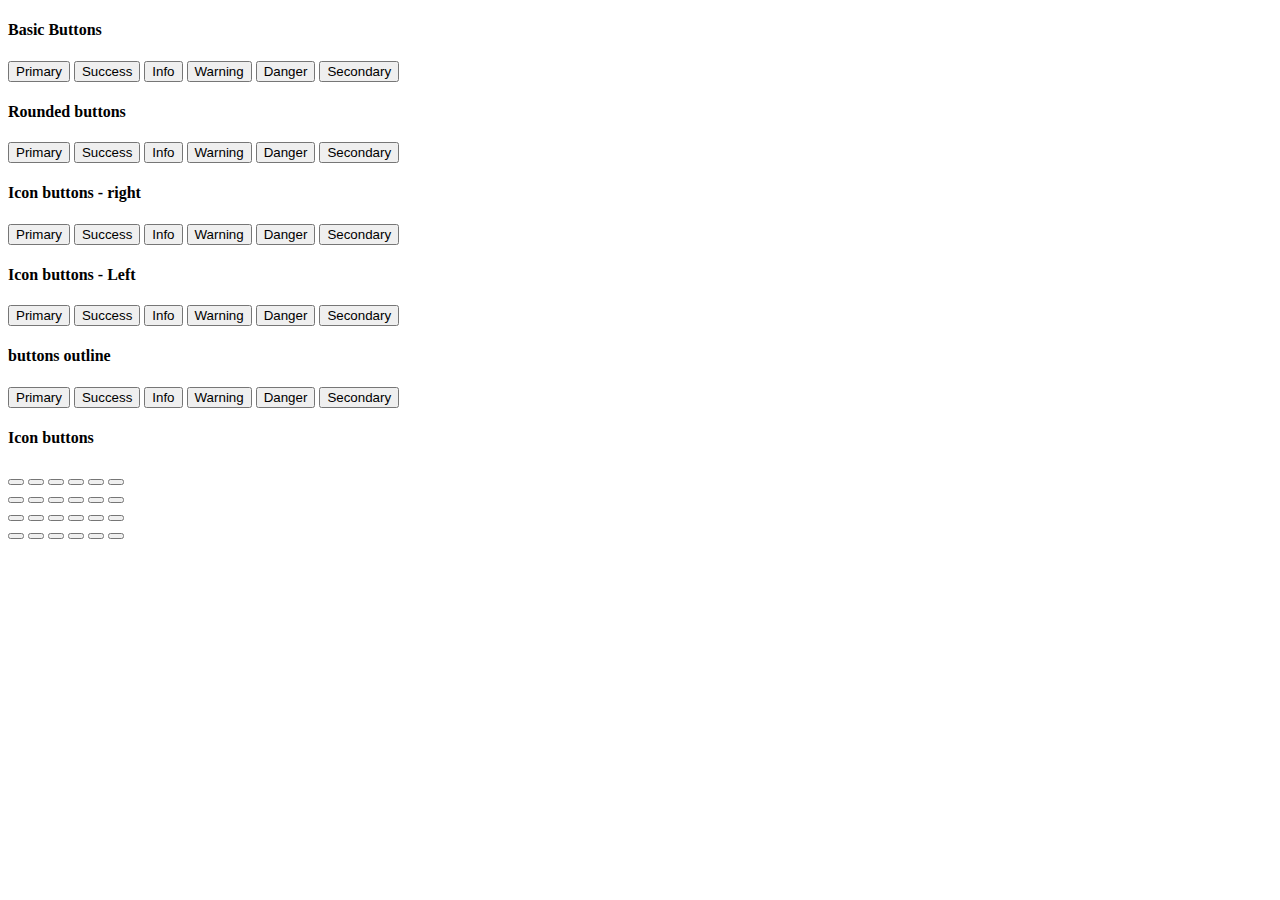
==== pages/forms/buttons.html @ 0986d65b "Feature(Buttons): Design buttons" ====
<!DOCTYPE html>
<html lang="en">
  <head>
    <meta charset="UTF-8" />
    <meta name="viewport" content="width=device-width, initial-scale=1.0" />
    <title>Template - NV - Buttons</title>
    <link rel="stylesheet" href="./assets/scss/main.css" />
  </head>
  <body>
    <div class="container">
      <div class="card">
        <h4 class="card-header">Basic Buttons</h4>
        <div class="card-body">
          <div class="d-flex flex-wrap gap-3">
            <button class="btn btn-primary">Primary</button>
            <button class="btn btn-success">Success</button>
            <button class="btn btn-info">Info</button>
            <button class="btn btn-warning">Warning</button>
            <button class="btn btn-danger">Danger</button>
            <button class="btn btn-secondary">Secondary</button>
          </div>
        </div>
      </div>
      <div class="card mt-3">
        <h4 class="card-header">Rounded buttons</h4>
        <div class="card-body">
          <div class="d-flex flex-wrap gap-3">
            <button class="btn btn-primary rounded">Primary</button>
            <button class="btn btn-success rounded">Success</button>
            <button class="btn btn-info rounded">Info</button>
            <button class="btn btn-warning rounded">Warning</button>
            <button class="btn btn-danger rounded">Danger</button>
            <button class="btn btn-secondary rounded">Secondary</button>
          </div>
        </div>
      </div>
      <div class="card mt-3">
        <h4 class="card-header">Icon buttons - right</h4>
        <div class="card-body">
          <div class="d-flex flex-wrap gap-3">
            <button class="btn btn-primary rounded">
              Primary
              <span class="icon icon-right">
                <em class="bi-pencil"></em>
              </span>
            </button>
            <button class="btn btn-success rounded">
              Success
              <span class="icon icon-right">
                <em class="bi-x-lg"></em>
              </span>
            </button>
            <button class="btn btn-info rounded">
              Info
              <span class="icon icon-right">
                <em class="bi-eye"></em>
              </span>
            </button>
            <button class="btn btn-warning rounded">
              Warning
              <span class="icon icon-right">
                <em class="bi-heart"></em>
              </span>
            </button>
            <button class="btn btn-danger rounded">
              Danger
              <span class="icon icon-right">
                <em class="bi-bell"></em>
              </span>
            </button>
            <button class="btn btn-secondary rounded">
              Secondary
              <span class="icon icon-right">
                <em class="bi-check-circle"></em>
              </span>
            </button>
          </div>
        </div>
      </div>
      <div class="card mt-3">
        <h4 class="card-header">Icon buttons - Left</h4>
        <div class="card-body">
          <div class="d-flex flex-wrap gap-3">
            <button class="btn btn-primary">
              <span class="icon icon-left">
                <em class="bi-pencil"></em>
              </span>
              Primary
            </button>
            <button class="btn btn-success">
              <span class="icon icon-left">
                <em class="bi-x-lg"></em>
              </span>
              Success
            </button>
            <button class="btn btn-info">
              <span class="icon icon-left">
                <em class="bi-eye"></em>
              </span>
              Info
            </button>
            <button class="btn btn-warning">
              <span class="icon icon-left">
                <em class="bi-heart"></em>
              </span>
              Warning
            </button>
            <button class="btn btn-danger">
              <span class="icon icon-left">
                <em class="bi-bell"></em>
              </span>
              Danger
            </button>
            <button class="btn btn-secondary">
              <span class="icon icon-left">
                <em class="bi-check-circle"></em>
              </span>
              Secondary
            </button>
          </div>
        </div>
      </div>
      <div class="card mt-3">
        <h4 class="card-header">buttons outline</h4>
        <div class="card-body">
          <div class="d-flex flex-wrap gap-3">
            <button class="btn btn-primary-outline">Primary</button>
            <button class="btn btn-success-outline">Success</button>
            <button class="btn btn-info-outline">Info</button>
            <button class="btn btn-warning-outline">Warning</button>
            <button class="btn btn-danger-outline">Danger</button>
            <button class="btn btn-secondary-outline">Secondary</button>
          </div>
        </div>
      </div>
      <div class="card mt-3">
        <h4 class="card-header">Icon buttons</h4>
        <div class="card-body">
          <div class="d-flex flex-wrap gap-3">
            <button class="btn btn-icon btn-primary-outline">
              <span class="icon">
                <em class="bi-pencil"></em>
              </span>
            </button>
            <button class="btn btn-icon btn-success-outline">
              <span class="icon">
                <em class="bi-x-lg"></em>
              </span>
            </button>
            <button class="btn btn-icon btn-info-outline">
              <span class="icon">
                <em class="bi-eye"></em>
              </span>
            </button>
            <button class="btn btn-icon btn-warning-outline">
              <span class="icon">
                <em class="bi-heart"></em>
              </span>
            </button>
            <button class="btn btn-icon btn-danger-outline">
              <span class="icon">
                <em class="bi-bell"></em>
              </span>
            </button>
            <span class="icon">
            <button class="btn btn-icon btn-secondary-outline">
                <em class="bi-check-lg"></em>
              </span>
            </button>
          </div>
          <div class="d-flex flex-wrap gap-3 mt-3">
            <button class="btn btn-icon btn-primary-outline icon-rounded">
              <span class="icon">
                <em class="bi-pencil"></em>
              </span>
            </button>
            <button class="btn btn-icon btn-success-outline icon-rounded">
              <span class="icon">
                <em class="bi-x-lg"></em>
              </span>
            </button>
            <button class="btn btn-icon btn-info-outline icon-rounded">
              <span class="icon">
                <em class="bi-eye"></em>
              </span>
            </button>
            <button class="btn btn-icon btn-warning-outline icon-rounded">
              <span class="icon">
                <em class="bi-heart"></em>
              </span>
            </button>
            <button class="btn btn-icon btn-danger-outline icon-rounded">
              <span class="icon">
                <em class="bi-bell"></em>
              </span>
            </button>
            <span class="icon">
            <button class="btn btn-icon btn-secondary-outline icon-rounded">
                <em class="bi-check-lg"></em>
              </span>
            </button>
          </div>
          <div class="d-flex flex-wrap gap-3 mt-3">
            <button class="btn btn-icon btn-primary">
              <span class="icon">
                <em class="bi-pencil"></em>
              </span>
            </button>
            <button class="btn btn-icon btn-success">
              <span class="icon">
                <em class="bi-x-lg"></em>
              </span>
            </button>
            <button class="btn btn-icon btn-info">
              <span class="icon">
                <em class="bi-eye"></em>
              </span>
            </button>
            <button class="btn btn-icon btn-warning">
              <span class="icon">
                <em class="bi-heart"></em>
              </span>
            </button>
            <button class="btn btn-icon btn-danger">
              <span class="icon">
                <em class="bi-bell"></em>
              </span>
            </button>
            <span class="icon">
            <button class="btn btn-icon btn-secondary">
                <em class="bi-check-lg"></em>
              </span>
            </button>
          </div>
          <div class="d-flex flex-wrap gap-3 mt-3">
            <button class="btn btn-icon btn-primary icon-rounded">
              <span class="icon">
                <em class="bi-pencil"></em>
              </span>
            </button>
            <button class="btn btn-icon btn-success icon-rounded">
              <span class="icon">
                <em class="bi-x-lg"></em>
              </span>
            </button>
            <button class="btn btn-icon btn-info icon-rounded">
              <span class="icon">
                <em class="bi-eye"></em>
              </span>
            </button>
            <button class="btn btn-icon btn-warning icon-rounded">
              <span class="icon">
                <em class="bi-heart"></em>
              </span>
            </button>
            <button class="btn btn-icon btn-danger icon-rounded">
              <span class="icon">
                <em class="bi-bell"></em>
              </span>
            </button>
            <span class="icon">
            <button class="btn btn-icon btn-secondary icon-rounded">
                <em class="bi-check-lg"></em>
              </span>
            </button>
          </div>
        </div>
      </div>
    </div>
  </body>
</html>
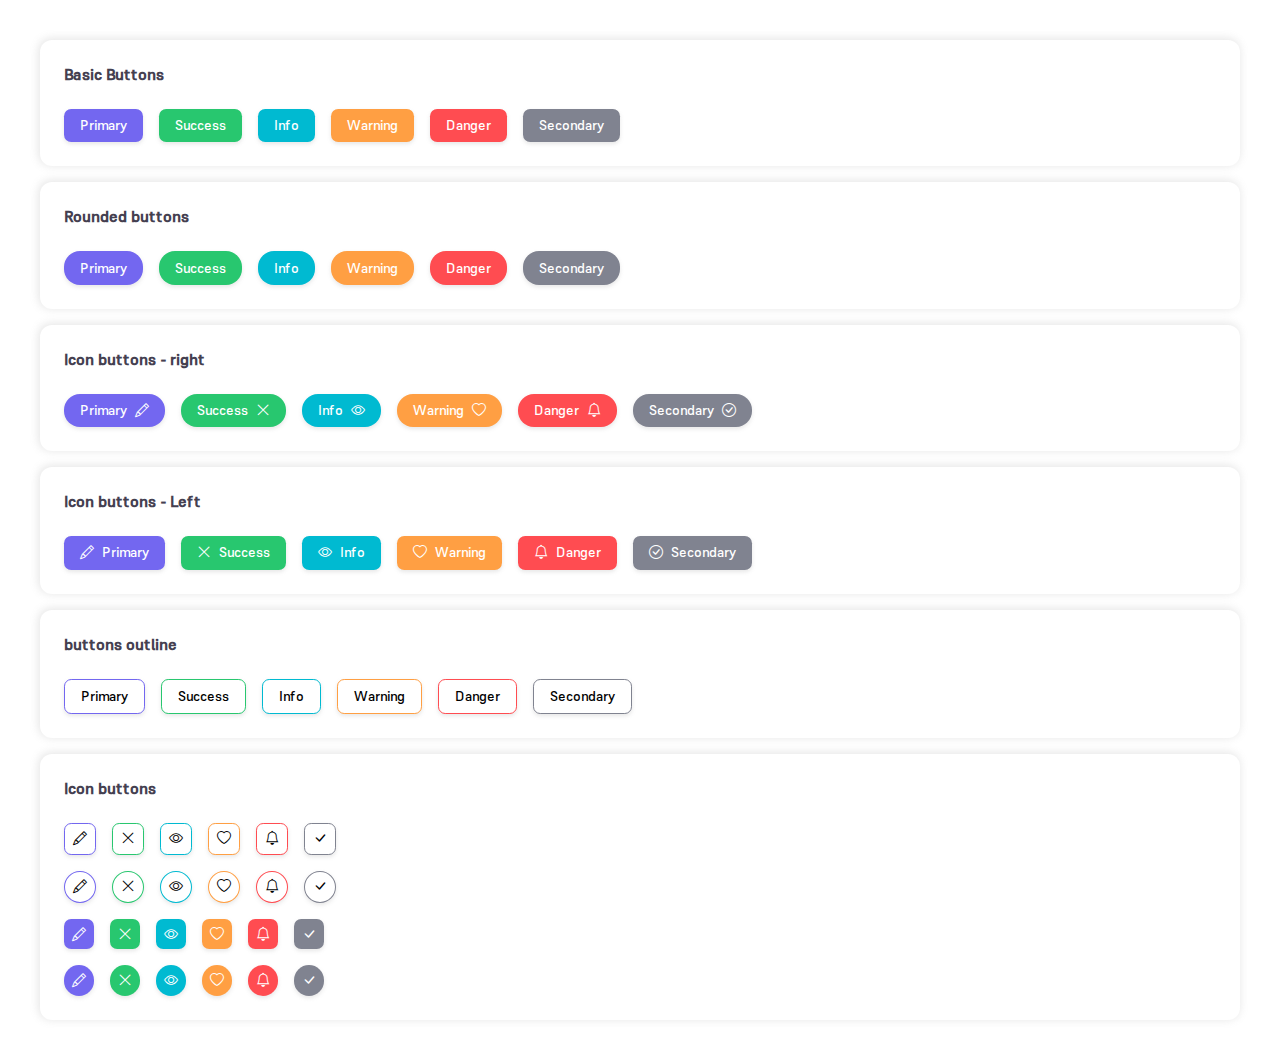
==== commit 2987e81b: "Feature(Switches): Switches" ====
--- a/pages/forms/buttons.html
+++ b/pages/forms/buttons.html
@@ -4,7 +4,7 @@
     <meta charset="UTF-8" />
     <meta name="viewport" content="width=device-width, initial-scale=1.0" />
     <title>Template - NV - Buttons</title>
-    <link rel="stylesheet" href="./assets/scss/main.css" />
+    <link rel="stylesheet" href="../../assets/scss/main.css" />
   </head>
   <body>
     <div class="container">
--- a/assets/scss/main.css
+++ b/assets/scss/main.css
@@ -0,0 +1,10832 @@
+@charset "UTF-8";
+:root {
+  --nv-grid-gap: 1rem;
+  --nv-container-padding: 2.5rem 2.5rem;
+  --nv-control-border-width: 1px;
+  --nv-control-border-width-hover: 2px;
+  --nv-control-border-radius: 0.3rem;
+  --nv-control-border-radius-rounded: 1rem;
+  --nv-control-box-shadow: 0 2px 4px 0 var(--nv-muted);
+  --nv-control-padding-inline: 0.5rem;
+  --nv-control-padding: 0.45rem 0.25rem;
+  --nv-control-color: #444050;
+  --nv-control-border-color: #d1d0d4;
+  --nv-control-font-size: 14px;
+  --nv-control-help-color: #9590a3;
+  --nv-control-transition-timer: 0.2s;
+  --nv-btn-padding: 0.45rem 1rem;
+  --nv-btn-border-radius: 0.45rem;
+  --nv-btn-border-radius-rounded: 1rem;
+  --nv-btn-icon-rounded: 0.35rem 0.5rem;
+  --nv-switch-border-color: #444050;
+  --nv-switch-width: 2.65rem;
+  --nv-switch-height: 1.5rem;
+  --nv-switch-check-width: 1.2rem;
+  --nv-switch-check-displacement: 0.2rem;
+  --nv-switch-border-radius: 0.3rem;
+  --nv-switch-box-shadow: 0px 0px 4px 1px var(--nv-muted);
+  --nv-switch-line-rounded: 1rem;
+  --nv-switch-line-width: 2.1rem;
+  --nv-switch-line-height: .75rem;
+  --nv-switch-line-height-2: .25rem;
+  --nv-card-border-radius: 0.75rem;
+  --nv-card-padding: 1.5rem;
+  --nv-card-box-shadow: -1px -1px 8px 1px var(--nv-muted);
+}
+
+:root,
+[data-theme=light] {
+  --nv-blue: #007bff;
+  --nv-indigo: #6610f2;
+  --nv-purple: #7367f0;
+  --nv-pink: #e83e8c;
+  --nv-red: #ff4c51;
+  --nv-orange: #fd7e14;
+  --nv-yellow: #ff9f43;
+  --nv-green: #28c76f;
+  --nv-teal: #20c997;
+  --nv-cyan: #00bad1;
+  --nv-black: #2f2b3d;
+  --nv-white: #fff;
+  --nv-gray: rgba(47, 43, 61, 0.6);
+  --nv-gray-dark: rgba(47, 43, 61, 0.8);
+  --nv-gray-25: rgba(47, 43, 61, 0.015);
+  --nv-gray-50: rgba(47, 43, 61, 0.06);
+  --nv-primary: #7367f0;
+  --nv-secondary: #808390;
+  --nv-success: #28c76f;
+  --nv-info: #00bad1;
+  --nv-warning: #ff9f43;
+  --nv-danger: #ff4c51;
+  --nv-light: #dfdfe3;
+  --nv-dark: #4b4b4b;
+  --nv-primary-shadow: rgba(115, 103, 240, 0.3);
+  --nv-muted: rgba(136, 136, 136, 0.2);
+  --nv-placeholder: rgba(136, 136, 136, 0.5);
+  --nv-primary-rgb: 115, 103, 240;
+  --nv-secondary-rgb: 128, 131, 144;
+  --nv-success-rgb: 40, 199, 111;
+  --nv-info-rgb: 0, 186, 209;
+  --nv-warning-rgb: 255, 159, 67;
+  --nv-danger-rgb: 255, 76, 81;
+  --nv-light-rgb: 223, 223, 227;
+  --nv-dark-rgb: 75, 75, 75;
+  --nv-gray-rgb: 47, 43, 61;
+}
+
+.m-0 {
+  margin: 0;
+}
+
+.mt-0 {
+  margin-top: 0;
+}
+
+.mb-0 {
+  margin-bottom: 0;
+}
+
+.ml-0 {
+  margin-left: 0;
+}
+
+.mr-0 {
+  margin-right: 0;
+}
+
+.p-0 {
+  padding: 0;
+}
+
+.pt-0 {
+  padding-top: 0;
+}
+
+.pb-0 {
+  padding-bottom: 0;
+}
+
+.pl-0 {
+  padding-left: 0;
+}
+
+.pr-0 {
+  padding-right: 0;
+}
+
+.gap-0 {
+  gap: 0;
+}
+
+.m-xs-0 {
+  margin: 0;
+}
+
+.mt-xs-0 {
+  margin-top: 0;
+}
+
+.mb-xs-0 {
+  margin-bottom: 0;
+}
+
+.ml-xs-0 {
+  margin-left: 0;
+}
+
+.mr-xs-0 {
+  margin-right: 0;
+}
+
+.p-xs-0 {
+  padding: 0;
+}
+
+.pt-xs-0 {
+  padding-top: 0;
+}
+
+.pb-xs-0 {
+  padding-bottom: 0;
+}
+
+.pl-xs-0 {
+  padding-left: 0;
+}
+
+.pr-xs-0 {
+  padding-right: 0;
+}
+
+.m-sm-0 {
+  margin: 0;
+}
+
+.mt-sm-0 {
+  margin-top: 0;
+}
+
+.mb-sm-0 {
+  margin-bottom: 0;
+}
+
+.ml-sm-0 {
+  margin-left: 0;
+}
+
+.mr-sm-0 {
+  margin-right: 0;
+}
+
+.p-sm-0 {
+  padding: 0;
+}
+
+.pt-sm-0 {
+  padding-top: 0;
+}
+
+.pb-sm-0 {
+  padding-bottom: 0;
+}
+
+.pl-sm-0 {
+  padding-left: 0;
+}
+
+.pr-sm-0 {
+  padding-right: 0;
+}
+
+.m-md-0 {
+  margin: 0;
+}
+
+.mt-md-0 {
+  margin-top: 0;
+}
+
+.mb-md-0 {
+  margin-bottom: 0;
+}
+
+.ml-md-0 {
+  margin-left: 0;
+}
+
+.mr-md-0 {
+  margin-right: 0;
+}
+
+.p-md-0 {
+  padding: 0;
+}
+
+.pt-md-0 {
+  padding-top: 0;
+}
+
+.pb-md-0 {
+  padding-bottom: 0;
+}
+
+.pl-md-0 {
+  padding-left: 0;
+}
+
+.pr-md-0 {
+  padding-right: 0;
+}
+
+.m-lg-0 {
+  margin: 0;
+}
+
+.mt-lg-0 {
+  margin-top: 0;
+}
+
+.mb-lg-0 {
+  margin-bottom: 0;
+}
+
+.ml-lg-0 {
+  margin-left: 0;
+}
+
+.mr-lg-0 {
+  margin-right: 0;
+}
+
+.p-lg-0 {
+  padding: 0;
+}
+
+.pt-lg-0 {
+  padding-top: 0;
+}
+
+.pb-lg-0 {
+  padding-bottom: 0;
+}
+
+.pl-lg-0 {
+  padding-left: 0;
+}
+
+.pr-lg-0 {
+  padding-right: 0;
+}
+
+.m-xl-0 {
+  margin: 0;
+}
+
+.mt-xl-0 {
+  margin-top: 0;
+}
+
+.mb-xl-0 {
+  margin-bottom: 0;
+}
+
+.ml-xl-0 {
+  margin-left: 0;
+}
+
+.mr-xl-0 {
+  margin-right: 0;
+}
+
+.p-xl-0 {
+  padding: 0;
+}
+
+.pt-xl-0 {
+  padding-top: 0;
+}
+
+.pb-xl-0 {
+  padding-bottom: 0;
+}
+
+.pl-xl-0 {
+  padding-left: 0;
+}
+
+.pr-xl-0 {
+  padding-right: 0;
+}
+
+.m-xxl-0 {
+  margin: 0;
+}
+
+.mt-xxl-0 {
+  margin-top: 0;
+}
+
+.mb-xxl-0 {
+  margin-bottom: 0;
+}
+
+.ml-xxl-0 {
+  margin-left: 0;
+}
+
+.mr-xxl-0 {
+  margin-right: 0;
+}
+
+.p-xxl-0 {
+  padding: 0;
+}
+
+.pt-xxl-0 {
+  padding-top: 0;
+}
+
+.pb-xxl-0 {
+  padding-bottom: 0;
+}
+
+.pl-xxl-0 {
+  padding-left: 0;
+}
+
+.pr-xxl-0 {
+  padding-right: 0;
+}
+
+.m-1 {
+  margin: 0.25rem;
+}
+
+.mt-1 {
+  margin-top: 0.25rem;
+}
+
+.mb-1 {
+  margin-bottom: 0.25rem;
+}
+
+.ml-1 {
+  margin-left: 0.25rem;
+}
+
+.mr-1 {
+  margin-right: 0.25rem;
+}
+
+.p-1 {
+  padding: 0.25rem;
+}
+
+.pt-1 {
+  padding-top: 0.25rem;
+}
+
+.pb-1 {
+  padding-bottom: 0.25rem;
+}
+
+.pl-1 {
+  padding-left: 0.25rem;
+}
+
+.pr-1 {
+  padding-right: 0.25rem;
+}
+
+.gap-1 {
+  gap: 0.25rem;
+}
+
+.m-xs-1 {
+  margin: 0.25rem;
+}
+
+.mt-xs-1 {
+  margin-top: 0.25rem;
+}
+
+.mb-xs-1 {
+  margin-bottom: 0.25rem;
+}
+
+.ml-xs-1 {
+  margin-left: 0.25rem;
+}
+
+.mr-xs-1 {
+  margin-right: 0.25rem;
+}
+
+.p-xs-1 {
+  padding: 0.25rem;
+}
+
+.pt-xs-1 {
+  padding-top: 0.25rem;
+}
+
+.pb-xs-1 {
+  padding-bottom: 0.25rem;
+}
+
+.pl-xs-1 {
+  padding-left: 0.25rem;
+}
+
+.pr-xs-1 {
+  padding-right: 0.25rem;
+}
+
+.m-sm-1 {
+  margin: 0.25rem;
+}
+
+.mt-sm-1 {
+  margin-top: 0.25rem;
+}
+
+.mb-sm-1 {
+  margin-bottom: 0.25rem;
+}
+
+.ml-sm-1 {
+  margin-left: 0.25rem;
+}
+
+.mr-sm-1 {
+  margin-right: 0.25rem;
+}
+
+.p-sm-1 {
+  padding: 0.25rem;
+}
+
+.pt-sm-1 {
+  padding-top: 0.25rem;
+}
+
+.pb-sm-1 {
+  padding-bottom: 0.25rem;
+}
+
+.pl-sm-1 {
+  padding-left: 0.25rem;
+}
+
+.pr-sm-1 {
+  padding-right: 0.25rem;
+}
+
+.m-md-1 {
+  margin: 0.25rem;
+}
+
+.mt-md-1 {
+  margin-top: 0.25rem;
+}
+
+.mb-md-1 {
+  margin-bottom: 0.25rem;
+}
+
+.ml-md-1 {
+  margin-left: 0.25rem;
+}
+
+.mr-md-1 {
+  margin-right: 0.25rem;
+}
+
+.p-md-1 {
+  padding: 0.25rem;
+}
+
+.pt-md-1 {
+  padding-top: 0.25rem;
+}
+
+.pb-md-1 {
+  padding-bottom: 0.25rem;
+}
+
+.pl-md-1 {
+  padding-left: 0.25rem;
+}
+
+.pr-md-1 {
+  padding-right: 0.25rem;
+}
+
+.m-lg-1 {
+  margin: 0.25rem;
+}
+
+.mt-lg-1 {
+  margin-top: 0.25rem;
+}
+
+.mb-lg-1 {
+  margin-bottom: 0.25rem;
+}
+
+.ml-lg-1 {
+  margin-left: 0.25rem;
+}
+
+.mr-lg-1 {
+  margin-right: 0.25rem;
+}
+
+.p-lg-1 {
+  padding: 0.25rem;
+}
+
+.pt-lg-1 {
+  padding-top: 0.25rem;
+}
+
+.pb-lg-1 {
+  padding-bottom: 0.25rem;
+}
+
+.pl-lg-1 {
+  padding-left: 0.25rem;
+}
+
+.pr-lg-1 {
+  padding-right: 0.25rem;
+}
+
+.m-xl-1 {
+  margin: 0.25rem;
+}
+
+.mt-xl-1 {
+  margin-top: 0.25rem;
+}
+
+.mb-xl-1 {
+  margin-bottom: 0.25rem;
+}
+
+.ml-xl-1 {
+  margin-left: 0.25rem;
+}
+
+.mr-xl-1 {
+  margin-right: 0.25rem;
+}
+
+.p-xl-1 {
+  padding: 0.25rem;
+}
+
+.pt-xl-1 {
+  padding-top: 0.25rem;
+}
+
+.pb-xl-1 {
+  padding-bottom: 0.25rem;
+}
+
+.pl-xl-1 {
+  padding-left: 0.25rem;
+}
+
+.pr-xl-1 {
+  padding-right: 0.25rem;
+}
+
+.m-xxl-1 {
+  margin: 0.25rem;
+}
+
+.mt-xxl-1 {
+  margin-top: 0.25rem;
+}
+
+.mb-xxl-1 {
+  margin-bottom: 0.25rem;
+}
+
+.ml-xxl-1 {
+  margin-left: 0.25rem;
+}
+
+.mr-xxl-1 {
+  margin-right: 0.25rem;
+}
+
+.p-xxl-1 {
+  padding: 0.25rem;
+}
+
+.pt-xxl-1 {
+  padding-top: 0.25rem;
+}
+
+.pb-xxl-1 {
+  padding-bottom: 0.25rem;
+}
+
+.pl-xxl-1 {
+  padding-left: 0.25rem;
+}
+
+.pr-xxl-1 {
+  padding-right: 0.25rem;
+}
+
+.m-2 {
+  margin: 0.5rem;
+}
+
+.mt-2 {
+  margin-top: 0.5rem;
+}
+
+.mb-2 {
+  margin-bottom: 0.5rem;
+}
+
+.ml-2 {
+  margin-left: 0.5rem;
+}
+
+.mr-2 {
+  margin-right: 0.5rem;
+}
+
+.p-2 {
+  padding: 0.5rem;
+}
+
+.pt-2 {
+  padding-top: 0.5rem;
+}
+
+.pb-2 {
+  padding-bottom: 0.5rem;
+}
+
+.pl-2 {
+  padding-left: 0.5rem;
+}
+
+.pr-2 {
+  padding-right: 0.5rem;
+}
+
+.gap-2 {
+  gap: 0.5rem;
+}
+
+.m-xs-2 {
+  margin: 0.5rem;
+}
+
+.mt-xs-2 {
+  margin-top: 0.5rem;
+}
+
+.mb-xs-2 {
+  margin-bottom: 0.5rem;
+}
+
+.ml-xs-2 {
+  margin-left: 0.5rem;
+}
+
+.mr-xs-2 {
+  margin-right: 0.5rem;
+}
+
+.p-xs-2 {
+  padding: 0.5rem;
+}
+
+.pt-xs-2 {
+  padding-top: 0.5rem;
+}
+
+.pb-xs-2 {
+  padding-bottom: 0.5rem;
+}
+
+.pl-xs-2 {
+  padding-left: 0.5rem;
+}
+
+.pr-xs-2 {
+  padding-right: 0.5rem;
+}
+
+.m-sm-2 {
+  margin: 0.5rem;
+}
+
+.mt-sm-2 {
+  margin-top: 0.5rem;
+}
+
+.mb-sm-2 {
+  margin-bottom: 0.5rem;
+}
+
+.ml-sm-2 {
+  margin-left: 0.5rem;
+}
+
+.mr-sm-2 {
+  margin-right: 0.5rem;
+}
+
+.p-sm-2 {
+  padding: 0.5rem;
+}
+
+.pt-sm-2 {
+  padding-top: 0.5rem;
+}
+
+.pb-sm-2 {
+  padding-bottom: 0.5rem;
+}
+
+.pl-sm-2 {
+  padding-left: 0.5rem;
+}
+
+.pr-sm-2 {
+  padding-right: 0.5rem;
+}
+
+.m-md-2 {
+  margin: 0.5rem;
+}
+
+.mt-md-2 {
+  margin-top: 0.5rem;
+}
+
+.mb-md-2 {
+  margin-bottom: 0.5rem;
+}
+
+.ml-md-2 {
+  margin-left: 0.5rem;
+}
+
+.mr-md-2 {
+  margin-right: 0.5rem;
+}
+
+.p-md-2 {
+  padding: 0.5rem;
+}
+
+.pt-md-2 {
+  padding-top: 0.5rem;
+}
+
+.pb-md-2 {
+  padding-bottom: 0.5rem;
+}
+
+.pl-md-2 {
+  padding-left: 0.5rem;
+}
+
+.pr-md-2 {
+  padding-right: 0.5rem;
+}
+
+.m-lg-2 {
+  margin: 0.5rem;
+}
+
+.mt-lg-2 {
+  margin-top: 0.5rem;
+}
+
+.mb-lg-2 {
+  margin-bottom: 0.5rem;
+}
+
+.ml-lg-2 {
+  margin-left: 0.5rem;
+}
+
+.mr-lg-2 {
+  margin-right: 0.5rem;
+}
+
+.p-lg-2 {
+  padding: 0.5rem;
+}
+
+.pt-lg-2 {
+  padding-top: 0.5rem;
+}
+
+.pb-lg-2 {
+  padding-bottom: 0.5rem;
+}
+
+.pl-lg-2 {
+  padding-left: 0.5rem;
+}
+
+.pr-lg-2 {
+  padding-right: 0.5rem;
+}
+
+.m-xl-2 {
+  margin: 0.5rem;
+}
+
+.mt-xl-2 {
+  margin-top: 0.5rem;
+}
+
+.mb-xl-2 {
+  margin-bottom: 0.5rem;
+}
+
+.ml-xl-2 {
+  margin-left: 0.5rem;
+}
+
+.mr-xl-2 {
+  margin-right: 0.5rem;
+}
+
+.p-xl-2 {
+  padding: 0.5rem;
+}
+
+.pt-xl-2 {
+  padding-top: 0.5rem;
+}
+
+.pb-xl-2 {
+  padding-bottom: 0.5rem;
+}
+
+.pl-xl-2 {
+  padding-left: 0.5rem;
+}
+
+.pr-xl-2 {
+  padding-right: 0.5rem;
+}
+
+.m-xxl-2 {
+  margin: 0.5rem;
+}
+
+.mt-xxl-2 {
+  margin-top: 0.5rem;
+}
+
+.mb-xxl-2 {
+  margin-bottom: 0.5rem;
+}
+
+.ml-xxl-2 {
+  margin-left: 0.5rem;
+}
+
+.mr-xxl-2 {
+  margin-right: 0.5rem;
+}
+
+.p-xxl-2 {
+  padding: 0.5rem;
+}
+
+.pt-xxl-2 {
+  padding-top: 0.5rem;
+}
+
+.pb-xxl-2 {
+  padding-bottom: 0.5rem;
+}
+
+.pl-xxl-2 {
+  padding-left: 0.5rem;
+}
+
+.pr-xxl-2 {
+  padding-right: 0.5rem;
+}
+
+.m-3 {
+  margin: 1rem;
+}
+
+.mt-3 {
+  margin-top: 1rem;
+}
+
+.mb-3 {
+  margin-bottom: 1rem;
+}
+
+.ml-3 {
+  margin-left: 1rem;
+}
+
+.mr-3 {
+  margin-right: 1rem;
+}
+
+.p-3 {
+  padding: 1rem;
+}
+
+.pt-3 {
+  padding-top: 1rem;
+}
+
+.pb-3 {
+  padding-bottom: 1rem;
+}
+
+.pl-3 {
+  padding-left: 1rem;
+}
+
+.pr-3 {
+  padding-right: 1rem;
+}
+
+.gap-3 {
+  gap: 1rem;
+}
+
+.m-xs-3 {
+  margin: 1rem;
+}
+
+.mt-xs-3 {
+  margin-top: 1rem;
+}
+
+.mb-xs-3 {
+  margin-bottom: 1rem;
+}
+
+.ml-xs-3 {
+  margin-left: 1rem;
+}
+
+.mr-xs-3 {
+  margin-right: 1rem;
+}
+
+.p-xs-3 {
+  padding: 1rem;
+}
+
+.pt-xs-3 {
+  padding-top: 1rem;
+}
+
+.pb-xs-3 {
+  padding-bottom: 1rem;
+}
+
+.pl-xs-3 {
+  padding-left: 1rem;
+}
+
+.pr-xs-3 {
+  padding-right: 1rem;
+}
+
+.m-sm-3 {
+  margin: 1rem;
+}
+
+.mt-sm-3 {
+  margin-top: 1rem;
+}
+
+.mb-sm-3 {
+  margin-bottom: 1rem;
+}
+
+.ml-sm-3 {
+  margin-left: 1rem;
+}
+
+.mr-sm-3 {
+  margin-right: 1rem;
+}
+
+.p-sm-3 {
+  padding: 1rem;
+}
+
+.pt-sm-3 {
+  padding-top: 1rem;
+}
+
+.pb-sm-3 {
+  padding-bottom: 1rem;
+}
+
+.pl-sm-3 {
+  padding-left: 1rem;
+}
+
+.pr-sm-3 {
+  padding-right: 1rem;
+}
+
+.m-md-3 {
+  margin: 1rem;
+}
+
+.mt-md-3 {
+  margin-top: 1rem;
+}
+
+.mb-md-3 {
+  margin-bottom: 1rem;
+}
+
+.ml-md-3 {
+  margin-left: 1rem;
+}
+
+.mr-md-3 {
+  margin-right: 1rem;
+}
+
+.p-md-3 {
+  padding: 1rem;
+}
+
+.pt-md-3 {
+  padding-top: 1rem;
+}
+
+.pb-md-3 {
+  padding-bottom: 1rem;
+}
+
+.pl-md-3 {
+  padding-left: 1rem;
+}
+
+.pr-md-3 {
+  padding-right: 1rem;
+}
+
+.m-lg-3 {
+  margin: 1rem;
+}
+
+.mt-lg-3 {
+  margin-top: 1rem;
+}
+
+.mb-lg-3 {
+  margin-bottom: 1rem;
+}
+
+.ml-lg-3 {
+  margin-left: 1rem;
+}
+
+.mr-lg-3 {
+  margin-right: 1rem;
+}
+
+.p-lg-3 {
+  padding: 1rem;
+}
+
+.pt-lg-3 {
+  padding-top: 1rem;
+}
+
+.pb-lg-3 {
+  padding-bottom: 1rem;
+}
+
+.pl-lg-3 {
+  padding-left: 1rem;
+}
+
+.pr-lg-3 {
+  padding-right: 1rem;
+}
+
+.m-xl-3 {
+  margin: 1rem;
+}
+
+.mt-xl-3 {
+  margin-top: 1rem;
+}
+
+.mb-xl-3 {
+  margin-bottom: 1rem;
+}
+
+.ml-xl-3 {
+  margin-left: 1rem;
+}
+
+.mr-xl-3 {
+  margin-right: 1rem;
+}
+
+.p-xl-3 {
+  padding: 1rem;
+}
+
+.pt-xl-3 {
+  padding-top: 1rem;
+}
+
+.pb-xl-3 {
+  padding-bottom: 1rem;
+}
+
+.pl-xl-3 {
+  padding-left: 1rem;
+}
+
+.pr-xl-3 {
+  padding-right: 1rem;
+}
+
+.m-xxl-3 {
+  margin: 1rem;
+}
+
+.mt-xxl-3 {
+  margin-top: 1rem;
+}
+
+.mb-xxl-3 {
+  margin-bottom: 1rem;
+}
+
+.ml-xxl-3 {
+  margin-left: 1rem;
+}
+
+.mr-xxl-3 {
+  margin-right: 1rem;
+}
+
+.p-xxl-3 {
+  padding: 1rem;
+}
+
+.pt-xxl-3 {
+  padding-top: 1rem;
+}
+
+.pb-xxl-3 {
+  padding-bottom: 1rem;
+}
+
+.pl-xxl-3 {
+  padding-left: 1rem;
+}
+
+.pr-xxl-3 {
+  padding-right: 1rem;
+}
+
+.m-4 {
+  margin: 2rem;
+}
+
+.mt-4 {
+  margin-top: 2rem;
+}
+
+.mb-4 {
+  margin-bottom: 2rem;
+}
+
+.ml-4 {
+  margin-left: 2rem;
+}
+
+.mr-4 {
+  margin-right: 2rem;
+}
+
+.p-4 {
+  padding: 2rem;
+}
+
+.pt-4 {
+  padding-top: 2rem;
+}
+
+.pb-4 {
+  padding-bottom: 2rem;
+}
+
+.pl-4 {
+  padding-left: 2rem;
+}
+
+.pr-4 {
+  padding-right: 2rem;
+}
+
+.gap-4 {
+  gap: 2rem;
+}
+
+.m-xs-4 {
+  margin: 2rem;
+}
+
+.mt-xs-4 {
+  margin-top: 2rem;
+}
+
+.mb-xs-4 {
+  margin-bottom: 2rem;
+}
+
+.ml-xs-4 {
+  margin-left: 2rem;
+}
+
+.mr-xs-4 {
+  margin-right: 2rem;
+}
+
+.p-xs-4 {
+  padding: 2rem;
+}
+
+.pt-xs-4 {
+  padding-top: 2rem;
+}
+
+.pb-xs-4 {
+  padding-bottom: 2rem;
+}
+
+.pl-xs-4 {
+  padding-left: 2rem;
+}
+
+.pr-xs-4 {
+  padding-right: 2rem;
+}
+
+.m-sm-4 {
+  margin: 2rem;
+}
+
+.mt-sm-4 {
+  margin-top: 2rem;
+}
+
+.mb-sm-4 {
+  margin-bottom: 2rem;
+}
+
+.ml-sm-4 {
+  margin-left: 2rem;
+}
+
+.mr-sm-4 {
+  margin-right: 2rem;
+}
+
+.p-sm-4 {
+  padding: 2rem;
+}
+
+.pt-sm-4 {
+  padding-top: 2rem;
+}
+
+.pb-sm-4 {
+  padding-bottom: 2rem;
+}
+
+.pl-sm-4 {
+  padding-left: 2rem;
+}
+
+.pr-sm-4 {
+  padding-right: 2rem;
+}
+
+.m-md-4 {
+  margin: 2rem;
+}
+
+.mt-md-4 {
+  margin-top: 2rem;
+}
+
+.mb-md-4 {
+  margin-bottom: 2rem;
+}
+
+.ml-md-4 {
+  margin-left: 2rem;
+}
+
+.mr-md-4 {
+  margin-right: 2rem;
+}
+
+.p-md-4 {
+  padding: 2rem;
+}
+
+.pt-md-4 {
+  padding-top: 2rem;
+}
+
+.pb-md-4 {
+  padding-bottom: 2rem;
+}
+
+.pl-md-4 {
+  padding-left: 2rem;
+}
+
+.pr-md-4 {
+  padding-right: 2rem;
+}
+
+.m-lg-4 {
+  margin: 2rem;
+}
+
+.mt-lg-4 {
+  margin-top: 2rem;
+}
+
+.mb-lg-4 {
+  margin-bottom: 2rem;
+}
+
+.ml-lg-4 {
+  margin-left: 2rem;
+}
+
+.mr-lg-4 {
+  margin-right: 2rem;
+}
+
+.p-lg-4 {
+  padding: 2rem;
+}
+
+.pt-lg-4 {
+  padding-top: 2rem;
+}
+
+.pb-lg-4 {
+  padding-bottom: 2rem;
+}
+
+.pl-lg-4 {
+  padding-left: 2rem;
+}
+
+.pr-lg-4 {
+  padding-right: 2rem;
+}
+
+.m-xl-4 {
+  margin: 2rem;
+}
+
+.mt-xl-4 {
+  margin-top: 2rem;
+}
+
+.mb-xl-4 {
+  margin-bottom: 2rem;
+}
+
+.ml-xl-4 {
+  margin-left: 2rem;
+}
+
+.mr-xl-4 {
+  margin-right: 2rem;
+}
+
+.p-xl-4 {
+  padding: 2rem;
+}
+
+.pt-xl-4 {
+  padding-top: 2rem;
+}
+
+.pb-xl-4 {
+  padding-bottom: 2rem;
+}
+
+.pl-xl-4 {
+  padding-left: 2rem;
+}
+
+.pr-xl-4 {
+  padding-right: 2rem;
+}
+
+.m-xxl-4 {
+  margin: 2rem;
+}
+
+.mt-xxl-4 {
+  margin-top: 2rem;
+}
+
+.mb-xxl-4 {
+  margin-bottom: 2rem;
+}
+
+.ml-xxl-4 {
+  margin-left: 2rem;
+}
+
+.mr-xxl-4 {
+  margin-right: 2rem;
+}
+
+.p-xxl-4 {
+  padding: 2rem;
+}
+
+.pt-xxl-4 {
+  padding-top: 2rem;
+}
+
+.pb-xxl-4 {
+  padding-bottom: 2rem;
+}
+
+.pl-xxl-4 {
+  padding-left: 2rem;
+}
+
+.pr-xxl-4 {
+  padding-right: 2rem;
+}
+
+/*!
+ * Bootstrap Icons v1.11.3 (https://icons.getbootstrap.com/)
+ * Copyright 2019-2024 The Bootstrap Authors
+ * Licensed under MIT (https://github.com/twbs/icons/blob/main/LICENSE)
+ */
+@font-face {
+  font-display: block;
+  font-family: "bootstrap-icons";
+  src: url("../fonts/icons/bootstrap-icons.woff2?24e3eb84d0bcaf83d77f904c78ac1f47") format("woff2"), url("../fonts/icons/bootstrap-icons.woff?24e3eb84d0bcaf83d77f904c78ac1f47") format("woff");
+}
+.bi::before,
+[class^=bi-]::before,
+[class*=" bi-"]::before {
+  display: inline-block;
+  font-family: "bootstrap-icons" !important;
+  font-style: normal;
+  font-weight: normal !important;
+  font-variant: normal;
+  text-transform: none;
+  line-height: 1;
+  vertical-align: -0.125em;
+  -webkit-font-smoothing: antialiased;
+  -moz-osx-font-smoothing: grayscale;
+}
+
+.bi-123::before {
+  content: "\f67f";
+}
+
+.bi-alarm-fill::before {
+  content: "\f101";
+}
+
+.bi-alarm::before {
+  content: "\f102";
+}
+
+.bi-align-bottom::before {
+  content: "\f103";
+}
+
+.bi-align-center::before {
+  content: "\f104";
+}
+
+.bi-align-end::before {
+  content: "\f105";
+}
+
+.bi-align-middle::before {
+  content: "\f106";
+}
+
+.bi-align-start::before {
+  content: "\f107";
+}
+
+.bi-align-top::before {
+  content: "\f108";
+}
+
+.bi-alt::before {
+  content: "\f109";
+}
+
+.bi-app-indicator::before {
+  content: "\f10a";
+}
+
+.bi-app::before {
+  content: "\f10b";
+}
+
+.bi-archive-fill::before {
+  content: "\f10c";
+}
+
+.bi-archive::before {
+  content: "\f10d";
+}
+
+.bi-arrow-90deg-down::before {
+  content: "\f10e";
+}
+
+.bi-arrow-90deg-left::before {
+  content: "\f10f";
+}
+
+.bi-arrow-90deg-right::before {
+  content: "\f110";
+}
+
+.bi-arrow-90deg-up::before {
+  content: "\f111";
+}
+
+.bi-arrow-bar-down::before {
+  content: "\f112";
+}
+
+.bi-arrow-bar-left::before {
+  content: "\f113";
+}
+
+.bi-arrow-bar-right::before {
+  content: "\f114";
+}
+
+.bi-arrow-bar-up::before {
+  content: "\f115";
+}
+
+.bi-arrow-clockwise::before {
+  content: "\f116";
+}
+
+.bi-arrow-counterclockwise::before {
+  content: "\f117";
+}
+
+.bi-arrow-down-circle-fill::before {
+  content: "\f118";
+}
+
+.bi-arrow-down-circle::before {
+  content: "\f119";
+}
+
+.bi-arrow-down-left-circle-fill::before {
+  content: "\f11a";
+}
+
+.bi-arrow-down-left-circle::before {
+  content: "\f11b";
+}
+
+.bi-arrow-down-left-square-fill::before {
+  content: "\f11c";
+}
+
+.bi-arrow-down-left-square::before {
+  content: "\f11d";
+}
+
+.bi-arrow-down-left::before {
+  content: "\f11e";
+}
+
+.bi-arrow-down-right-circle-fill::before {
+  content: "\f11f";
+}
+
+.bi-arrow-down-right-circle::before {
+  content: "\f120";
+}
+
+.bi-arrow-down-right-square-fill::before {
+  content: "\f121";
+}
+
+.bi-arrow-down-right-square::before {
+  content: "\f122";
+}
+
+.bi-arrow-down-right::before {
+  content: "\f123";
+}
+
+.bi-arrow-down-short::before {
+  content: "\f124";
+}
+
+.bi-arrow-down-square-fill::before {
+  content: "\f125";
+}
+
+.bi-arrow-down-square::before {
+  content: "\f126";
+}
+
+.bi-arrow-down-up::before {
+  content: "\f127";
+}
+
+.bi-arrow-down::before {
+  content: "\f128";
+}
+
+.bi-arrow-left-circle-fill::before {
+  content: "\f129";
+}
+
+.bi-arrow-left-circle::before {
+  content: "\f12a";
+}
+
+.bi-arrow-left-right::before {
+  content: "\f12b";
+}
+
+.bi-arrow-left-short::before {
+  content: "\f12c";
+}
+
+.bi-arrow-left-square-fill::before {
+  content: "\f12d";
+}
+
+.bi-arrow-left-square::before {
+  content: "\f12e";
+}
+
+.bi-arrow-left::before {
+  content: "\f12f";
+}
+
+.bi-arrow-repeat::before {
+  content: "\f130";
+}
+
+.bi-arrow-return-left::before {
+  content: "\f131";
+}
+
+.bi-arrow-return-right::before {
+  content: "\f132";
+}
+
+.bi-arrow-right-circle-fill::before {
+  content: "\f133";
+}
+
+.bi-arrow-right-circle::before {
+  content: "\f134";
+}
+
+.bi-arrow-right-short::before {
+  content: "\f135";
+}
+
+.bi-arrow-right-square-fill::before {
+  content: "\f136";
+}
+
+.bi-arrow-right-square::before {
+  content: "\f137";
+}
+
+.bi-arrow-right::before {
+  content: "\f138";
+}
+
+.bi-arrow-up-circle-fill::before {
+  content: "\f139";
+}
+
+.bi-arrow-up-circle::before {
+  content: "\f13a";
+}
+
+.bi-arrow-up-left-circle-fill::before {
+  content: "\f13b";
+}
+
+.bi-arrow-up-left-circle::before {
+  content: "\f13c";
+}
+
+.bi-arrow-up-left-square-fill::before {
+  content: "\f13d";
+}
+
+.bi-arrow-up-left-square::before {
+  content: "\f13e";
+}
+
+.bi-arrow-up-left::before {
+  content: "\f13f";
+}
+
+.bi-arrow-up-right-circle-fill::before {
+  content: "\f140";
+}
+
+.bi-arrow-up-right-circle::before {
+  content: "\f141";
+}
+
+.bi-arrow-up-right-square-fill::before {
+  content: "\f142";
+}
+
+.bi-arrow-up-right-square::before {
+  content: "\f143";
+}
+
+.bi-arrow-up-right::before {
+  content: "\f144";
+}
+
+.bi-arrow-up-short::before {
+  content: "\f145";
+}
+
+.bi-arrow-up-square-fill::before {
+  content: "\f146";
+}
+
+.bi-arrow-up-square::before {
+  content: "\f147";
+}
+
+.bi-arrow-up::before {
+  content: "\f148";
+}
+
+.bi-arrows-angle-contract::before {
+  content: "\f149";
+}
+
+.bi-arrows-angle-expand::before {
+  content: "\f14a";
+}
+
+.bi-arrows-collapse::before {
+  content: "\f14b";
+}
+
+.bi-arrows-expand::before {
+  content: "\f14c";
+}
+
+.bi-arrows-fullscreen::before {
+  content: "\f14d";
+}
+
+.bi-arrows-move::before {
+  content: "\f14e";
+}
+
+.bi-aspect-ratio-fill::before {
+  content: "\f14f";
+}
+
+.bi-aspect-ratio::before {
+  content: "\f150";
+}
+
+.bi-asterisk::before {
+  content: "\f151";
+}
+
+.bi-at::before {
+  content: "\f152";
+}
+
+.bi-award-fill::before {
+  content: "\f153";
+}
+
+.bi-award::before {
+  content: "\f154";
+}
+
+.bi-back::before {
+  content: "\f155";
+}
+
+.bi-backspace-fill::before {
+  content: "\f156";
+}
+
+.bi-backspace-reverse-fill::before {
+  content: "\f157";
+}
+
+.bi-backspace-reverse::before {
+  content: "\f158";
+}
+
+.bi-backspace::before {
+  content: "\f159";
+}
+
+.bi-badge-3d-fill::before {
+  content: "\f15a";
+}
+
+.bi-badge-3d::before {
+  content: "\f15b";
+}
+
+.bi-badge-4k-fill::before {
+  content: "\f15c";
+}
+
+.bi-badge-4k::before {
+  content: "\f15d";
+}
+
+.bi-badge-8k-fill::before {
+  content: "\f15e";
+}
+
+.bi-badge-8k::before {
+  content: "\f15f";
+}
+
+.bi-badge-ad-fill::before {
+  content: "\f160";
+}
+
+.bi-badge-ad::before {
+  content: "\f161";
+}
+
+.bi-badge-ar-fill::before {
+  content: "\f162";
+}
+
+.bi-badge-ar::before {
+  content: "\f163";
+}
+
+.bi-badge-cc-fill::before {
+  content: "\f164";
+}
+
+.bi-badge-cc::before {
+  content: "\f165";
+}
+
+.bi-badge-hd-fill::before {
+  content: "\f166";
+}
+
+.bi-badge-hd::before {
+  content: "\f167";
+}
+
+.bi-badge-tm-fill::before {
+  content: "\f168";
+}
+
+.bi-badge-tm::before {
+  content: "\f169";
+}
+
+.bi-badge-vo-fill::before {
+  content: "\f16a";
+}
+
+.bi-badge-vo::before {
+  content: "\f16b";
+}
+
+.bi-badge-vr-fill::before {
+  content: "\f16c";
+}
+
+.bi-badge-vr::before {
+  content: "\f16d";
+}
+
+.bi-badge-wc-fill::before {
+  content: "\f16e";
+}
+
+.bi-badge-wc::before {
+  content: "\f16f";
+}
+
+.bi-bag-check-fill::before {
+  content: "\f170";
+}
+
+.bi-bag-check::before {
+  content: "\f171";
+}
+
+.bi-bag-dash-fill::before {
+  content: "\f172";
+}
+
+.bi-bag-dash::before {
+  content: "\f173";
+}
+
+.bi-bag-fill::before {
+  content: "\f174";
+}
+
+.bi-bag-plus-fill::before {
+  content: "\f175";
+}
+
+.bi-bag-plus::before {
+  content: "\f176";
+}
+
+.bi-bag-x-fill::before {
+  content: "\f177";
+}
+
+.bi-bag-x::before {
+  content: "\f178";
+}
+
+.bi-bag::before {
+  content: "\f179";
+}
+
+.bi-bar-chart-fill::before {
+  content: "\f17a";
+}
+
+.bi-bar-chart-line-fill::before {
+  content: "\f17b";
+}
+
+.bi-bar-chart-line::before {
+  content: "\f17c";
+}
+
+.bi-bar-chart-steps::before {
+  content: "\f17d";
+}
+
+.bi-bar-chart::before {
+  content: "\f17e";
+}
+
+.bi-basket-fill::before {
+  content: "\f17f";
+}
+
+.bi-basket::before {
+  content: "\f180";
+}
+
+.bi-basket2-fill::before {
+  content: "\f181";
+}
+
+.bi-basket2::before {
+  content: "\f182";
+}
+
+.bi-basket3-fill::before {
+  content: "\f183";
+}
+
+.bi-basket3::before {
+  content: "\f184";
+}
+
+.bi-battery-charging::before {
+  content: "\f185";
+}
+
+.bi-battery-full::before {
+  content: "\f186";
+}
+
+.bi-battery-half::before {
+  content: "\f187";
+}
+
+.bi-battery::before {
+  content: "\f188";
+}
+
+.bi-bell-fill::before {
+  content: "\f189";
+}
+
+.bi-bell::before {
+  content: "\f18a";
+}
+
+.bi-bezier::before {
+  content: "\f18b";
+}
+
+.bi-bezier2::before {
+  content: "\f18c";
+}
+
+.bi-bicycle::before {
+  content: "\f18d";
+}
+
+.bi-binoculars-fill::before {
+  content: "\f18e";
+}
+
+.bi-binoculars::before {
+  content: "\f18f";
+}
+
+.bi-blockquote-left::before {
+  content: "\f190";
+}
+
+.bi-blockquote-right::before {
+  content: "\f191";
+}
+
+.bi-book-fill::before {
+  content: "\f192";
+}
+
+.bi-book-half::before {
+  content: "\f193";
+}
+
+.bi-book::before {
+  content: "\f194";
+}
+
+.bi-bookmark-check-fill::before {
+  content: "\f195";
+}
+
+.bi-bookmark-check::before {
+  content: "\f196";
+}
+
+.bi-bookmark-dash-fill::before {
+  content: "\f197";
+}
+
+.bi-bookmark-dash::before {
+  content: "\f198";
+}
+
+.bi-bookmark-fill::before {
+  content: "\f199";
+}
+
+.bi-bookmark-heart-fill::before {
+  content: "\f19a";
+}
+
+.bi-bookmark-heart::before {
+  content: "\f19b";
+}
+
+.bi-bookmark-plus-fill::before {
+  content: "\f19c";
+}
+
+.bi-bookmark-plus::before {
+  content: "\f19d";
+}
+
+.bi-bookmark-star-fill::before {
+  content: "\f19e";
+}
+
+.bi-bookmark-star::before {
+  content: "\f19f";
+}
+
+.bi-bookmark-x-fill::before {
+  content: "\f1a0";
+}
+
+.bi-bookmark-x::before {
+  content: "\f1a1";
+}
+
+.bi-bookmark::before {
+  content: "\f1a2";
+}
+
+.bi-bookmarks-fill::before {
+  content: "\f1a3";
+}
+
+.bi-bookmarks::before {
+  content: "\f1a4";
+}
+
+.bi-bookshelf::before {
+  content: "\f1a5";
+}
+
+.bi-bootstrap-fill::before {
+  content: "\f1a6";
+}
+
+.bi-bootstrap-reboot::before {
+  content: "\f1a7";
+}
+
+.bi-bootstrap::before {
+  content: "\f1a8";
+}
+
+.bi-border-all::before {
+  content: "\f1a9";
+}
+
+.bi-border-bottom::before {
+  content: "\f1aa";
+}
+
+.bi-border-center::before {
+  content: "\f1ab";
+}
+
+.bi-border-inner::before {
+  content: "\f1ac";
+}
+
+.bi-border-left::before {
+  content: "\f1ad";
+}
+
+.bi-border-middle::before {
+  content: "\f1ae";
+}
+
+.bi-border-outer::before {
+  content: "\f1af";
+}
+
+.bi-border-right::before {
+  content: "\f1b0";
+}
+
+.bi-border-style::before {
+  content: "\f1b1";
+}
+
+.bi-border-top::before {
+  content: "\f1b2";
+}
+
+.bi-border-width::before {
+  content: "\f1b3";
+}
+
+.bi-border::before {
+  content: "\f1b4";
+}
+
+.bi-bounding-box-circles::before {
+  content: "\f1b5";
+}
+
+.bi-bounding-box::before {
+  content: "\f1b6";
+}
+
+.bi-box-arrow-down-left::before {
+  content: "\f1b7";
+}
+
+.bi-box-arrow-down-right::before {
+  content: "\f1b8";
+}
+
+.bi-box-arrow-down::before {
+  content: "\f1b9";
+}
+
+.bi-box-arrow-in-down-left::before {
+  content: "\f1ba";
+}
+
+.bi-box-arrow-in-down-right::before {
+  content: "\f1bb";
+}
+
+.bi-box-arrow-in-down::before {
+  content: "\f1bc";
+}
+
+.bi-box-arrow-in-left::before {
+  content: "\f1bd";
+}
+
+.bi-box-arrow-in-right::before {
+  content: "\f1be";
+}
+
+.bi-box-arrow-in-up-left::before {
+  content: "\f1bf";
+}
+
+.bi-box-arrow-in-up-right::before {
+  content: "\f1c0";
+}
+
+.bi-box-arrow-in-up::before {
+  content: "\f1c1";
+}
+
+.bi-box-arrow-left::before {
+  content: "\f1c2";
+}
+
+.bi-box-arrow-right::before {
+  content: "\f1c3";
+}
+
+.bi-box-arrow-up-left::before {
+  content: "\f1c4";
+}
+
+.bi-box-arrow-up-right::before {
+  content: "\f1c5";
+}
+
+.bi-box-arrow-up::before {
+  content: "\f1c6";
+}
+
+.bi-box-seam::before {
+  content: "\f1c7";
+}
+
+.bi-box::before {
+  content: "\f1c8";
+}
+
+.bi-braces::before {
+  content: "\f1c9";
+}
+
+.bi-bricks::before {
+  content: "\f1ca";
+}
+
+.bi-briefcase-fill::before {
+  content: "\f1cb";
+}
+
+.bi-briefcase::before {
+  content: "\f1cc";
+}
+
+.bi-brightness-alt-high-fill::before {
+  content: "\f1cd";
+}
+
+.bi-brightness-alt-high::before {
+  content: "\f1ce";
+}
+
+.bi-brightness-alt-low-fill::before {
+  content: "\f1cf";
+}
+
+.bi-brightness-alt-low::before {
+  content: "\f1d0";
+}
+
+.bi-brightness-high-fill::before {
+  content: "\f1d1";
+}
+
+.bi-brightness-high::before {
+  content: "\f1d2";
+}
+
+.bi-brightness-low-fill::before {
+  content: "\f1d3";
+}
+
+.bi-brightness-low::before {
+  content: "\f1d4";
+}
+
+.bi-broadcast-pin::before {
+  content: "\f1d5";
+}
+
+.bi-broadcast::before {
+  content: "\f1d6";
+}
+
+.bi-brush-fill::before {
+  content: "\f1d7";
+}
+
+.bi-brush::before {
+  content: "\f1d8";
+}
+
+.bi-bucket-fill::before {
+  content: "\f1d9";
+}
+
+.bi-bucket::before {
+  content: "\f1da";
+}
+
+.bi-bug-fill::before {
+  content: "\f1db";
+}
+
+.bi-bug::before {
+  content: "\f1dc";
+}
+
+.bi-building::before {
+  content: "\f1dd";
+}
+
+.bi-bullseye::before {
+  content: "\f1de";
+}
+
+.bi-calculator-fill::before {
+  content: "\f1df";
+}
+
+.bi-calculator::before {
+  content: "\f1e0";
+}
+
+.bi-calendar-check-fill::before {
+  content: "\f1e1";
+}
+
+.bi-calendar-check::before {
+  content: "\f1e2";
+}
+
+.bi-calendar-date-fill::before {
+  content: "\f1e3";
+}
+
+.bi-calendar-date::before {
+  content: "\f1e4";
+}
+
+.bi-calendar-day-fill::before {
+  content: "\f1e5";
+}
+
+.bi-calendar-day::before {
+  content: "\f1e6";
+}
+
+.bi-calendar-event-fill::before {
+  content: "\f1e7";
+}
+
+.bi-calendar-event::before {
+  content: "\f1e8";
+}
+
+.bi-calendar-fill::before {
+  content: "\f1e9";
+}
+
+.bi-calendar-minus-fill::before {
+  content: "\f1ea";
+}
+
+.bi-calendar-minus::before {
+  content: "\f1eb";
+}
+
+.bi-calendar-month-fill::before {
+  content: "\f1ec";
+}
+
+.bi-calendar-month::before {
+  content: "\f1ed";
+}
+
+.bi-calendar-plus-fill::before {
+  content: "\f1ee";
+}
+
+.bi-calendar-plus::before {
+  content: "\f1ef";
+}
+
+.bi-calendar-range-fill::before {
+  content: "\f1f0";
+}
+
+.bi-calendar-range::before {
+  content: "\f1f1";
+}
+
+.bi-calendar-week-fill::before {
+  content: "\f1f2";
+}
+
+.bi-calendar-week::before {
+  content: "\f1f3";
+}
+
+.bi-calendar-x-fill::before {
+  content: "\f1f4";
+}
+
+.bi-calendar-x::before {
+  content: "\f1f5";
+}
+
+.bi-calendar::before {
+  content: "\f1f6";
+}
+
+.bi-calendar2-check-fill::before {
+  content: "\f1f7";
+}
+
+.bi-calendar2-check::before {
+  content: "\f1f8";
+}
+
+.bi-calendar2-date-fill::before {
+  content: "\f1f9";
+}
+
+.bi-calendar2-date::before {
+  content: "\f1fa";
+}
+
+.bi-calendar2-day-fill::before {
+  content: "\f1fb";
+}
+
+.bi-calendar2-day::before {
+  content: "\f1fc";
+}
+
+.bi-calendar2-event-fill::before {
+  content: "\f1fd";
+}
+
+.bi-calendar2-event::before {
+  content: "\f1fe";
+}
+
+.bi-calendar2-fill::before {
+  content: "\f1ff";
+}
+
+.bi-calendar2-minus-fill::before {
+  content: "\f200";
+}
+
+.bi-calendar2-minus::before {
+  content: "\f201";
+}
+
+.bi-calendar2-month-fill::before {
+  content: "\f202";
+}
+
+.bi-calendar2-month::before {
+  content: "\f203";
+}
+
+.bi-calendar2-plus-fill::before {
+  content: "\f204";
+}
+
+.bi-calendar2-plus::before {
+  content: "\f205";
+}
+
+.bi-calendar2-range-fill::before {
+  content: "\f206";
+}
+
+.bi-calendar2-range::before {
+  content: "\f207";
+}
+
+.bi-calendar2-week-fill::before {
+  content: "\f208";
+}
+
+.bi-calendar2-week::before {
+  content: "\f209";
+}
+
+.bi-calendar2-x-fill::before {
+  content: "\f20a";
+}
+
+.bi-calendar2-x::before {
+  content: "\f20b";
+}
+
+.bi-calendar2::before {
+  content: "\f20c";
+}
+
+.bi-calendar3-event-fill::before {
+  content: "\f20d";
+}
+
+.bi-calendar3-event::before {
+  content: "\f20e";
+}
+
+.bi-calendar3-fill::before {
+  content: "\f20f";
+}
+
+.bi-calendar3-range-fill::before {
+  content: "\f210";
+}
+
+.bi-calendar3-range::before {
+  content: "\f211";
+}
+
+.bi-calendar3-week-fill::before {
+  content: "\f212";
+}
+
+.bi-calendar3-week::before {
+  content: "\f213";
+}
+
+.bi-calendar3::before {
+  content: "\f214";
+}
+
+.bi-calendar4-event::before {
+  content: "\f215";
+}
+
+.bi-calendar4-range::before {
+  content: "\f216";
+}
+
+.bi-calendar4-week::before {
+  content: "\f217";
+}
+
+.bi-calendar4::before {
+  content: "\f218";
+}
+
+.bi-camera-fill::before {
+  content: "\f219";
+}
+
+.bi-camera-reels-fill::before {
+  content: "\f21a";
+}
+
+.bi-camera-reels::before {
+  content: "\f21b";
+}
+
+.bi-camera-video-fill::before {
+  content: "\f21c";
+}
+
+.bi-camera-video-off-fill::before {
+  content: "\f21d";
+}
+
+.bi-camera-video-off::before {
+  content: "\f21e";
+}
+
+.bi-camera-video::before {
+  content: "\f21f";
+}
+
+.bi-camera::before {
+  content: "\f220";
+}
+
+.bi-camera2::before {
+  content: "\f221";
+}
+
+.bi-capslock-fill::before {
+  content: "\f222";
+}
+
+.bi-capslock::before {
+  content: "\f223";
+}
+
+.bi-card-checklist::before {
+  content: "\f224";
+}
+
+.bi-card-heading::before {
+  content: "\f225";
+}
+
+.bi-card-image::before {
+  content: "\f226";
+}
+
+.bi-card-list::before {
+  content: "\f227";
+}
+
+.bi-card-text::before {
+  content: "\f228";
+}
+
+.bi-caret-down-fill::before {
+  content: "\f229";
+}
+
+.bi-caret-down-square-fill::before {
+  content: "\f22a";
+}
+
+.bi-caret-down-square::before {
+  content: "\f22b";
+}
+
+.bi-caret-down::before {
+  content: "\f22c";
+}
+
+.bi-caret-left-fill::before {
+  content: "\f22d";
+}
+
+.bi-caret-left-square-fill::before {
+  content: "\f22e";
+}
+
+.bi-caret-left-square::before {
+  content: "\f22f";
+}
+
+.bi-caret-left::before {
+  content: "\f230";
+}
+
+.bi-caret-right-fill::before {
+  content: "\f231";
+}
+
+.bi-caret-right-square-fill::before {
+  content: "\f232";
+}
+
+.bi-caret-right-square::before {
+  content: "\f233";
+}
+
+.bi-caret-right::before {
+  content: "\f234";
+}
+
+.bi-caret-up-fill::before {
+  content: "\f235";
+}
+
+.bi-caret-up-square-fill::before {
+  content: "\f236";
+}
+
+.bi-caret-up-square::before {
+  content: "\f237";
+}
+
+.bi-caret-up::before {
+  content: "\f238";
+}
+
+.bi-cart-check-fill::before {
+  content: "\f239";
+}
+
+.bi-cart-check::before {
+  content: "\f23a";
+}
+
+.bi-cart-dash-fill::before {
+  content: "\f23b";
+}
+
+.bi-cart-dash::before {
+  content: "\f23c";
+}
+
+.bi-cart-fill::before {
+  content: "\f23d";
+}
+
+.bi-cart-plus-fill::before {
+  content: "\f23e";
+}
+
+.bi-cart-plus::before {
+  content: "\f23f";
+}
+
+.bi-cart-x-fill::before {
+  content: "\f240";
+}
+
+.bi-cart-x::before {
+  content: "\f241";
+}
+
+.bi-cart::before {
+  content: "\f242";
+}
+
+.bi-cart2::before {
+  content: "\f243";
+}
+
+.bi-cart3::before {
+  content: "\f244";
+}
+
+.bi-cart4::before {
+  content: "\f245";
+}
+
+.bi-cash-stack::before {
+  content: "\f246";
+}
+
+.bi-cash::before {
+  content: "\f247";
+}
+
+.bi-cast::before {
+  content: "\f248";
+}
+
+.bi-chat-dots-fill::before {
+  content: "\f249";
+}
+
+.bi-chat-dots::before {
+  content: "\f24a";
+}
+
+.bi-chat-fill::before {
+  content: "\f24b";
+}
+
+.bi-chat-left-dots-fill::before {
+  content: "\f24c";
+}
+
+.bi-chat-left-dots::before {
+  content: "\f24d";
+}
+
+.bi-chat-left-fill::before {
+  content: "\f24e";
+}
+
+.bi-chat-left-quote-fill::before {
+  content: "\f24f";
+}
+
+.bi-chat-left-quote::before {
+  content: "\f250";
+}
+
+.bi-chat-left-text-fill::before {
+  content: "\f251";
+}
+
+.bi-chat-left-text::before {
+  content: "\f252";
+}
+
+.bi-chat-left::before {
+  content: "\f253";
+}
+
+.bi-chat-quote-fill::before {
+  content: "\f254";
+}
+
+.bi-chat-quote::before {
+  content: "\f255";
+}
+
+.bi-chat-right-dots-fill::before {
+  content: "\f256";
+}
+
+.bi-chat-right-dots::before {
+  content: "\f257";
+}
+
+.bi-chat-right-fill::before {
+  content: "\f258";
+}
+
+.bi-chat-right-quote-fill::before {
+  content: "\f259";
+}
+
+.bi-chat-right-quote::before {
+  content: "\f25a";
+}
+
+.bi-chat-right-text-fill::before {
+  content: "\f25b";
+}
+
+.bi-chat-right-text::before {
+  content: "\f25c";
+}
+
+.bi-chat-right::before {
+  content: "\f25d";
+}
+
+.bi-chat-square-dots-fill::before {
+  content: "\f25e";
+}
+
+.bi-chat-square-dots::before {
+  content: "\f25f";
+}
+
+.bi-chat-square-fill::before {
+  content: "\f260";
+}
+
+.bi-chat-square-quote-fill::before {
+  content: "\f261";
+}
+
+.bi-chat-square-quote::before {
+  content: "\f262";
+}
+
+.bi-chat-square-text-fill::before {
+  content: "\f263";
+}
+
+.bi-chat-square-text::before {
+  content: "\f264";
+}
+
+.bi-chat-square::before {
+  content: "\f265";
+}
+
+.bi-chat-text-fill::before {
+  content: "\f266";
+}
+
+.bi-chat-text::before {
+  content: "\f267";
+}
+
+.bi-chat::before {
+  content: "\f268";
+}
+
+.bi-check-all::before {
+  content: "\f269";
+}
+
+.bi-check-circle-fill::before {
+  content: "\f26a";
+}
+
+.bi-check-circle::before {
+  content: "\f26b";
+}
+
+.bi-check-square-fill::before {
+  content: "\f26c";
+}
+
+.bi-check-square::before {
+  content: "\f26d";
+}
+
+.bi-check::before {
+  content: "\f26e";
+}
+
+.bi-check2-all::before {
+  content: "\f26f";
+}
+
+.bi-check2-circle::before {
+  content: "\f270";
+}
+
+.bi-check2-square::before {
+  content: "\f271";
+}
+
+.bi-check2::before {
+  content: "\f272";
+}
+
+.bi-chevron-bar-contract::before {
+  content: "\f273";
+}
+
+.bi-chevron-bar-down::before {
+  content: "\f274";
+}
+
+.bi-chevron-bar-expand::before {
+  content: "\f275";
+}
+
+.bi-chevron-bar-left::before {
+  content: "\f276";
+}
+
+.bi-chevron-bar-right::before {
+  content: "\f277";
+}
+
+.bi-chevron-bar-up::before {
+  content: "\f278";
+}
+
+.bi-chevron-compact-down::before {
+  content: "\f279";
+}
+
+.bi-chevron-compact-left::before {
+  content: "\f27a";
+}
+
+.bi-chevron-compact-right::before {
+  content: "\f27b";
+}
+
+.bi-chevron-compact-up::before {
+  content: "\f27c";
+}
+
+.bi-chevron-contract::before {
+  content: "\f27d";
+}
+
+.bi-chevron-double-down::before {
+  content: "\f27e";
+}
+
+.bi-chevron-double-left::before {
+  content: "\f27f";
+}
+
+.bi-chevron-double-right::before {
+  content: "\f280";
+}
+
+.bi-chevron-double-up::before {
+  content: "\f281";
+}
+
+.bi-chevron-down::before {
+  content: "\f282";
+}
+
+.bi-chevron-expand::before {
+  content: "\f283";
+}
+
+.bi-chevron-left::before {
+  content: "\f284";
+}
+
+.bi-chevron-right::before {
+  content: "\f285";
+}
+
+.bi-chevron-up::before {
+  content: "\f286";
+}
+
+.bi-circle-fill::before {
+  content: "\f287";
+}
+
+.bi-circle-half::before {
+  content: "\f288";
+}
+
+.bi-circle-square::before {
+  content: "\f289";
+}
+
+.bi-circle::before {
+  content: "\f28a";
+}
+
+.bi-clipboard-check::before {
+  content: "\f28b";
+}
+
+.bi-clipboard-data::before {
+  content: "\f28c";
+}
+
+.bi-clipboard-minus::before {
+  content: "\f28d";
+}
+
+.bi-clipboard-plus::before {
+  content: "\f28e";
+}
+
+.bi-clipboard-x::before {
+  content: "\f28f";
+}
+
+.bi-clipboard::before {
+  content: "\f290";
+}
+
+.bi-clock-fill::before {
+  content: "\f291";
+}
+
+.bi-clock-history::before {
+  content: "\f292";
+}
+
+.bi-clock::before {
+  content: "\f293";
+}
+
+.bi-cloud-arrow-down-fill::before {
+  content: "\f294";
+}
+
+.bi-cloud-arrow-down::before {
+  content: "\f295";
+}
+
+.bi-cloud-arrow-up-fill::before {
+  content: "\f296";
+}
+
+.bi-cloud-arrow-up::before {
+  content: "\f297";
+}
+
+.bi-cloud-check-fill::before {
+  content: "\f298";
+}
+
+.bi-cloud-check::before {
+  content: "\f299";
+}
+
+.bi-cloud-download-fill::before {
+  content: "\f29a";
+}
+
+.bi-cloud-download::before {
+  content: "\f29b";
+}
+
+.bi-cloud-drizzle-fill::before {
+  content: "\f29c";
+}
+
+.bi-cloud-drizzle::before {
+  content: "\f29d";
+}
+
+.bi-cloud-fill::before {
+  content: "\f29e";
+}
+
+.bi-cloud-fog-fill::before {
+  content: "\f29f";
+}
+
+.bi-cloud-fog::before {
+  content: "\f2a0";
+}
+
+.bi-cloud-fog2-fill::before {
+  content: "\f2a1";
+}
+
+.bi-cloud-fog2::before {
+  content: "\f2a2";
+}
+
+.bi-cloud-hail-fill::before {
+  content: "\f2a3";
+}
+
+.bi-cloud-hail::before {
+  content: "\f2a4";
+}
+
+.bi-cloud-haze-fill::before {
+  content: "\f2a6";
+}
+
+.bi-cloud-haze::before {
+  content: "\f2a7";
+}
+
+.bi-cloud-haze2-fill::before {
+  content: "\f2a8";
+}
+
+.bi-cloud-lightning-fill::before {
+  content: "\f2a9";
+}
+
+.bi-cloud-lightning-rain-fill::before {
+  content: "\f2aa";
+}
+
+.bi-cloud-lightning-rain::before {
+  content: "\f2ab";
+}
+
+.bi-cloud-lightning::before {
+  content: "\f2ac";
+}
+
+.bi-cloud-minus-fill::before {
+  content: "\f2ad";
+}
+
+.bi-cloud-minus::before {
+  content: "\f2ae";
+}
+
+.bi-cloud-moon-fill::before {
+  content: "\f2af";
+}
+
+.bi-cloud-moon::before {
+  content: "\f2b0";
+}
+
+.bi-cloud-plus-fill::before {
+  content: "\f2b1";
+}
+
+.bi-cloud-plus::before {
+  content: "\f2b2";
+}
+
+.bi-cloud-rain-fill::before {
+  content: "\f2b3";
+}
+
+.bi-cloud-rain-heavy-fill::before {
+  content: "\f2b4";
+}
+
+.bi-cloud-rain-heavy::before {
+  content: "\f2b5";
+}
+
+.bi-cloud-rain::before {
+  content: "\f2b6";
+}
+
+.bi-cloud-slash-fill::before {
+  content: "\f2b7";
+}
+
+.bi-cloud-slash::before {
+  content: "\f2b8";
+}
+
+.bi-cloud-sleet-fill::before {
+  content: "\f2b9";
+}
+
+.bi-cloud-sleet::before {
+  content: "\f2ba";
+}
+
+.bi-cloud-snow-fill::before {
+  content: "\f2bb";
+}
+
+.bi-cloud-snow::before {
+  content: "\f2bc";
+}
+
+.bi-cloud-sun-fill::before {
+  content: "\f2bd";
+}
+
+.bi-cloud-sun::before {
+  content: "\f2be";
+}
+
+.bi-cloud-upload-fill::before {
+  content: "\f2bf";
+}
+
+.bi-cloud-upload::before {
+  content: "\f2c0";
+}
+
+.bi-cloud::before {
+  content: "\f2c1";
+}
+
+.bi-clouds-fill::before {
+  content: "\f2c2";
+}
+
+.bi-clouds::before {
+  content: "\f2c3";
+}
+
+.bi-cloudy-fill::before {
+  content: "\f2c4";
+}
+
+.bi-cloudy::before {
+  content: "\f2c5";
+}
+
+.bi-code-slash::before {
+  content: "\f2c6";
+}
+
+.bi-code-square::before {
+  content: "\f2c7";
+}
+
+.bi-code::before {
+  content: "\f2c8";
+}
+
+.bi-collection-fill::before {
+  content: "\f2c9";
+}
+
+.bi-collection-play-fill::before {
+  content: "\f2ca";
+}
+
+.bi-collection-play::before {
+  content: "\f2cb";
+}
+
+.bi-collection::before {
+  content: "\f2cc";
+}
+
+.bi-columns-gap::before {
+  content: "\f2cd";
+}
+
+.bi-columns::before {
+  content: "\f2ce";
+}
+
+.bi-command::before {
+  content: "\f2cf";
+}
+
+.bi-compass-fill::before {
+  content: "\f2d0";
+}
+
+.bi-compass::before {
+  content: "\f2d1";
+}
+
+.bi-cone-striped::before {
+  content: "\f2d2";
+}
+
+.bi-cone::before {
+  content: "\f2d3";
+}
+
+.bi-controller::before {
+  content: "\f2d4";
+}
+
+.bi-cpu-fill::before {
+  content: "\f2d5";
+}
+
+.bi-cpu::before {
+  content: "\f2d6";
+}
+
+.bi-credit-card-2-back-fill::before {
+  content: "\f2d7";
+}
+
+.bi-credit-card-2-back::before {
+  content: "\f2d8";
+}
+
+.bi-credit-card-2-front-fill::before {
+  content: "\f2d9";
+}
+
+.bi-credit-card-2-front::before {
+  content: "\f2da";
+}
+
+.bi-credit-card-fill::before {
+  content: "\f2db";
+}
+
+.bi-credit-card::before {
+  content: "\f2dc";
+}
+
+.bi-crop::before {
+  content: "\f2dd";
+}
+
+.bi-cup-fill::before {
+  content: "\f2de";
+}
+
+.bi-cup-straw::before {
+  content: "\f2df";
+}
+
+.bi-cup::before {
+  content: "\f2e0";
+}
+
+.bi-cursor-fill::before {
+  content: "\f2e1";
+}
+
+.bi-cursor-text::before {
+  content: "\f2e2";
+}
+
+.bi-cursor::before {
+  content: "\f2e3";
+}
+
+.bi-dash-circle-dotted::before {
+  content: "\f2e4";
+}
+
+.bi-dash-circle-fill::before {
+  content: "\f2e5";
+}
+
+.bi-dash-circle::before {
+  content: "\f2e6";
+}
+
+.bi-dash-square-dotted::before {
+  content: "\f2e7";
+}
+
+.bi-dash-square-fill::before {
+  content: "\f2e8";
+}
+
+.bi-dash-square::before {
+  content: "\f2e9";
+}
+
+.bi-dash::before {
+  content: "\f2ea";
+}
+
+.bi-diagram-2-fill::before {
+  content: "\f2eb";
+}
+
+.bi-diagram-2::before {
+  content: "\f2ec";
+}
+
+.bi-diagram-3-fill::before {
+  content: "\f2ed";
+}
+
+.bi-diagram-3::before {
+  content: "\f2ee";
+}
+
+.bi-diamond-fill::before {
+  content: "\f2ef";
+}
+
+.bi-diamond-half::before {
+  content: "\f2f0";
+}
+
+.bi-diamond::before {
+  content: "\f2f1";
+}
+
+.bi-dice-1-fill::before {
+  content: "\f2f2";
+}
+
+.bi-dice-1::before {
+  content: "\f2f3";
+}
+
+.bi-dice-2-fill::before {
+  content: "\f2f4";
+}
+
+.bi-dice-2::before {
+  content: "\f2f5";
+}
+
+.bi-dice-3-fill::before {
+  content: "\f2f6";
+}
+
+.bi-dice-3::before {
+  content: "\f2f7";
+}
+
+.bi-dice-4-fill::before {
+  content: "\f2f8";
+}
+
+.bi-dice-4::before {
+  content: "\f2f9";
+}
+
+.bi-dice-5-fill::before {
+  content: "\f2fa";
+}
+
+.bi-dice-5::before {
+  content: "\f2fb";
+}
+
+.bi-dice-6-fill::before {
+  content: "\f2fc";
+}
+
+.bi-dice-6::before {
+  content: "\f2fd";
+}
+
+.bi-disc-fill::before {
+  content: "\f2fe";
+}
+
+.bi-disc::before {
+  content: "\f2ff";
+}
+
+.bi-discord::before {
+  content: "\f300";
+}
+
+.bi-display-fill::before {
+  content: "\f301";
+}
+
+.bi-display::before {
+  content: "\f302";
+}
+
+.bi-distribute-horizontal::before {
+  content: "\f303";
+}
+
+.bi-distribute-vertical::before {
+  content: "\f304";
+}
+
+.bi-door-closed-fill::before {
+  content: "\f305";
+}
+
+.bi-door-closed::before {
+  content: "\f306";
+}
+
+.bi-door-open-fill::before {
+  content: "\f307";
+}
+
+.bi-door-open::before {
+  content: "\f308";
+}
+
+.bi-dot::before {
+  content: "\f309";
+}
+
+.bi-download::before {
+  content: "\f30a";
+}
+
+.bi-droplet-fill::before {
+  content: "\f30b";
+}
+
+.bi-droplet-half::before {
+  content: "\f30c";
+}
+
+.bi-droplet::before {
+  content: "\f30d";
+}
+
+.bi-earbuds::before {
+  content: "\f30e";
+}
+
+.bi-easel-fill::before {
+  content: "\f30f";
+}
+
+.bi-easel::before {
+  content: "\f310";
+}
+
+.bi-egg-fill::before {
+  content: "\f311";
+}
+
+.bi-egg-fried::before {
+  content: "\f312";
+}
+
+.bi-egg::before {
+  content: "\f313";
+}
+
+.bi-eject-fill::before {
+  content: "\f314";
+}
+
+.bi-eject::before {
+  content: "\f315";
+}
+
+.bi-emoji-angry-fill::before {
+  content: "\f316";
+}
+
+.bi-emoji-angry::before {
+  content: "\f317";
+}
+
+.bi-emoji-dizzy-fill::before {
+  content: "\f318";
+}
+
+.bi-emoji-dizzy::before {
+  content: "\f319";
+}
+
+.bi-emoji-expressionless-fill::before {
+  content: "\f31a";
+}
+
+.bi-emoji-expressionless::before {
+  content: "\f31b";
+}
+
+.bi-emoji-frown-fill::before {
+  content: "\f31c";
+}
+
+.bi-emoji-frown::before {
+  content: "\f31d";
+}
+
+.bi-emoji-heart-eyes-fill::before {
+  content: "\f31e";
+}
+
+.bi-emoji-heart-eyes::before {
+  content: "\f31f";
+}
+
+.bi-emoji-laughing-fill::before {
+  content: "\f320";
+}
+
+.bi-emoji-laughing::before {
+  content: "\f321";
+}
+
+.bi-emoji-neutral-fill::before {
+  content: "\f322";
+}
+
+.bi-emoji-neutral::before {
+  content: "\f323";
+}
+
+.bi-emoji-smile-fill::before {
+  content: "\f324";
+}
+
+.bi-emoji-smile-upside-down-fill::before {
+  content: "\f325";
+}
+
+.bi-emoji-smile-upside-down::before {
+  content: "\f326";
+}
+
+.bi-emoji-smile::before {
+  content: "\f327";
+}
+
+.bi-emoji-sunglasses-fill::before {
+  content: "\f328";
+}
+
+.bi-emoji-sunglasses::before {
+  content: "\f329";
+}
+
+.bi-emoji-wink-fill::before {
+  content: "\f32a";
+}
+
+.bi-emoji-wink::before {
+  content: "\f32b";
+}
+
+.bi-envelope-fill::before {
+  content: "\f32c";
+}
+
+.bi-envelope-open-fill::before {
+  content: "\f32d";
+}
+
+.bi-envelope-open::before {
+  content: "\f32e";
+}
+
+.bi-envelope::before {
+  content: "\f32f";
+}
+
+.bi-eraser-fill::before {
+  content: "\f330";
+}
+
+.bi-eraser::before {
+  content: "\f331";
+}
+
+.bi-exclamation-circle-fill::before {
+  content: "\f332";
+}
+
+.bi-exclamation-circle::before {
+  content: "\f333";
+}
+
+.bi-exclamation-diamond-fill::before {
+  content: "\f334";
+}
+
+.bi-exclamation-diamond::before {
+  content: "\f335";
+}
+
+.bi-exclamation-octagon-fill::before {
+  content: "\f336";
+}
+
+.bi-exclamation-octagon::before {
+  content: "\f337";
+}
+
+.bi-exclamation-square-fill::before {
+  content: "\f338";
+}
+
+.bi-exclamation-square::before {
+  content: "\f339";
+}
+
+.bi-exclamation-triangle-fill::before {
+  content: "\f33a";
+}
+
+.bi-exclamation-triangle::before {
+  content: "\f33b";
+}
+
+.bi-exclamation::before {
+  content: "\f33c";
+}
+
+.bi-exclude::before {
+  content: "\f33d";
+}
+
+.bi-eye-fill::before {
+  content: "\f33e";
+}
+
+.bi-eye-slash-fill::before {
+  content: "\f33f";
+}
+
+.bi-eye-slash::before {
+  content: "\f340";
+}
+
+.bi-eye::before {
+  content: "\f341";
+}
+
+.bi-eyedropper::before {
+  content: "\f342";
+}
+
+.bi-eyeglasses::before {
+  content: "\f343";
+}
+
+.bi-facebook::before {
+  content: "\f344";
+}
+
+.bi-file-arrow-down-fill::before {
+  content: "\f345";
+}
+
+.bi-file-arrow-down::before {
+  content: "\f346";
+}
+
+.bi-file-arrow-up-fill::before {
+  content: "\f347";
+}
+
+.bi-file-arrow-up::before {
+  content: "\f348";
+}
+
+.bi-file-bar-graph-fill::before {
+  content: "\f349";
+}
+
+.bi-file-bar-graph::before {
+  content: "\f34a";
+}
+
+.bi-file-binary-fill::before {
+  content: "\f34b";
+}
+
+.bi-file-binary::before {
+  content: "\f34c";
+}
+
+.bi-file-break-fill::before {
+  content: "\f34d";
+}
+
+.bi-file-break::before {
+  content: "\f34e";
+}
+
+.bi-file-check-fill::before {
+  content: "\f34f";
+}
+
+.bi-file-check::before {
+  content: "\f350";
+}
+
+.bi-file-code-fill::before {
+  content: "\f351";
+}
+
+.bi-file-code::before {
+  content: "\f352";
+}
+
+.bi-file-diff-fill::before {
+  content: "\f353";
+}
+
+.bi-file-diff::before {
+  content: "\f354";
+}
+
+.bi-file-earmark-arrow-down-fill::before {
+  content: "\f355";
+}
+
+.bi-file-earmark-arrow-down::before {
+  content: "\f356";
+}
+
+.bi-file-earmark-arrow-up-fill::before {
+  content: "\f357";
+}
+
+.bi-file-earmark-arrow-up::before {
+  content: "\f358";
+}
+
+.bi-file-earmark-bar-graph-fill::before {
+  content: "\f359";
+}
+
+.bi-file-earmark-bar-graph::before {
+  content: "\f35a";
+}
+
+.bi-file-earmark-binary-fill::before {
+  content: "\f35b";
+}
+
+.bi-file-earmark-binary::before {
+  content: "\f35c";
+}
+
+.bi-file-earmark-break-fill::before {
+  content: "\f35d";
+}
+
+.bi-file-earmark-break::before {
+  content: "\f35e";
+}
+
+.bi-file-earmark-check-fill::before {
+  content: "\f35f";
+}
+
+.bi-file-earmark-check::before {
+  content: "\f360";
+}
+
+.bi-file-earmark-code-fill::before {
+  content: "\f361";
+}
+
+.bi-file-earmark-code::before {
+  content: "\f362";
+}
+
+.bi-file-earmark-diff-fill::before {
+  content: "\f363";
+}
+
+.bi-file-earmark-diff::before {
+  content: "\f364";
+}
+
+.bi-file-earmark-easel-fill::before {
+  content: "\f365";
+}
+
+.bi-file-earmark-easel::before {
+  content: "\f366";
+}
+
+.bi-file-earmark-excel-fill::before {
+  content: "\f367";
+}
+
+.bi-file-earmark-excel::before {
+  content: "\f368";
+}
+
+.bi-file-earmark-fill::before {
+  content: "\f369";
+}
+
+.bi-file-earmark-font-fill::before {
+  content: "\f36a";
+}
+
+.bi-file-earmark-font::before {
+  content: "\f36b";
+}
+
+.bi-file-earmark-image-fill::before {
+  content: "\f36c";
+}
+
+.bi-file-earmark-image::before {
+  content: "\f36d";
+}
+
+.bi-file-earmark-lock-fill::before {
+  content: "\f36e";
+}
+
+.bi-file-earmark-lock::before {
+  content: "\f36f";
+}
+
+.bi-file-earmark-lock2-fill::before {
+  content: "\f370";
+}
+
+.bi-file-earmark-lock2::before {
+  content: "\f371";
+}
+
+.bi-file-earmark-medical-fill::before {
+  content: "\f372";
+}
+
+.bi-file-earmark-medical::before {
+  content: "\f373";
+}
+
+.bi-file-earmark-minus-fill::before {
+  content: "\f374";
+}
+
+.bi-file-earmark-minus::before {
+  content: "\f375";
+}
+
+.bi-file-earmark-music-fill::before {
+  content: "\f376";
+}
+
+.bi-file-earmark-music::before {
+  content: "\f377";
+}
+
+.bi-file-earmark-person-fill::before {
+  content: "\f378";
+}
+
+.bi-file-earmark-person::before {
+  content: "\f379";
+}
+
+.bi-file-earmark-play-fill::before {
+  content: "\f37a";
+}
+
+.bi-file-earmark-play::before {
+  content: "\f37b";
+}
+
+.bi-file-earmark-plus-fill::before {
+  content: "\f37c";
+}
+
+.bi-file-earmark-plus::before {
+  content: "\f37d";
+}
+
+.bi-file-earmark-post-fill::before {
+  content: "\f37e";
+}
+
+.bi-file-earmark-post::before {
+  content: "\f37f";
+}
+
+.bi-file-earmark-ppt-fill::before {
+  content: "\f380";
+}
+
+.bi-file-earmark-ppt::before {
+  content: "\f381";
+}
+
+.bi-file-earmark-richtext-fill::before {
+  content: "\f382";
+}
+
+.bi-file-earmark-richtext::before {
+  content: "\f383";
+}
+
+.bi-file-earmark-ruled-fill::before {
+  content: "\f384";
+}
+
+.bi-file-earmark-ruled::before {
+  content: "\f385";
+}
+
+.bi-file-earmark-slides-fill::before {
+  content: "\f386";
+}
+
+.bi-file-earmark-slides::before {
+  content: "\f387";
+}
+
+.bi-file-earmark-spreadsheet-fill::before {
+  content: "\f388";
+}
+
+.bi-file-earmark-spreadsheet::before {
+  content: "\f389";
+}
+
+.bi-file-earmark-text-fill::before {
+  content: "\f38a";
+}
+
+.bi-file-earmark-text::before {
+  content: "\f38b";
+}
+
+.bi-file-earmark-word-fill::before {
+  content: "\f38c";
+}
+
+.bi-file-earmark-word::before {
+  content: "\f38d";
+}
+
+.bi-file-earmark-x-fill::before {
+  content: "\f38e";
+}
+
+.bi-file-earmark-x::before {
+  content: "\f38f";
+}
+
+.bi-file-earmark-zip-fill::before {
+  content: "\f390";
+}
+
+.bi-file-earmark-zip::before {
+  content: "\f391";
+}
+
+.bi-file-earmark::before {
+  content: "\f392";
+}
+
+.bi-file-easel-fill::before {
+  content: "\f393";
+}
+
+.bi-file-easel::before {
+  content: "\f394";
+}
+
+.bi-file-excel-fill::before {
+  content: "\f395";
+}
+
+.bi-file-excel::before {
+  content: "\f396";
+}
+
+.bi-file-fill::before {
+  content: "\f397";
+}
+
+.bi-file-font-fill::before {
+  content: "\f398";
+}
+
+.bi-file-font::before {
+  content: "\f399";
+}
+
+.bi-file-image-fill::before {
+  content: "\f39a";
+}
+
+.bi-file-image::before {
+  content: "\f39b";
+}
+
+.bi-file-lock-fill::before {
+  content: "\f39c";
+}
+
+.bi-file-lock::before {
+  content: "\f39d";
+}
+
+.bi-file-lock2-fill::before {
+  content: "\f39e";
+}
+
+.bi-file-lock2::before {
+  content: "\f39f";
+}
+
+.bi-file-medical-fill::before {
+  content: "\f3a0";
+}
+
+.bi-file-medical::before {
+  content: "\f3a1";
+}
+
+.bi-file-minus-fill::before {
+  content: "\f3a2";
+}
+
+.bi-file-minus::before {
+  content: "\f3a3";
+}
+
+.bi-file-music-fill::before {
+  content: "\f3a4";
+}
+
+.bi-file-music::before {
+  content: "\f3a5";
+}
+
+.bi-file-person-fill::before {
+  content: "\f3a6";
+}
+
+.bi-file-person::before {
+  content: "\f3a7";
+}
+
+.bi-file-play-fill::before {
+  content: "\f3a8";
+}
+
+.bi-file-play::before {
+  content: "\f3a9";
+}
+
+.bi-file-plus-fill::before {
+  content: "\f3aa";
+}
+
+.bi-file-plus::before {
+  content: "\f3ab";
+}
+
+.bi-file-post-fill::before {
+  content: "\f3ac";
+}
+
+.bi-file-post::before {
+  content: "\f3ad";
+}
+
+.bi-file-ppt-fill::before {
+  content: "\f3ae";
+}
+
+.bi-file-ppt::before {
+  content: "\f3af";
+}
+
+.bi-file-richtext-fill::before {
+  content: "\f3b0";
+}
+
+.bi-file-richtext::before {
+  content: "\f3b1";
+}
+
+.bi-file-ruled-fill::before {
+  content: "\f3b2";
+}
+
+.bi-file-ruled::before {
+  content: "\f3b3";
+}
+
+.bi-file-slides-fill::before {
+  content: "\f3b4";
+}
+
+.bi-file-slides::before {
+  content: "\f3b5";
+}
+
+.bi-file-spreadsheet-fill::before {
+  content: "\f3b6";
+}
+
+.bi-file-spreadsheet::before {
+  content: "\f3b7";
+}
+
+.bi-file-text-fill::before {
+  content: "\f3b8";
+}
+
+.bi-file-text::before {
+  content: "\f3b9";
+}
+
+.bi-file-word-fill::before {
+  content: "\f3ba";
+}
+
+.bi-file-word::before {
+  content: "\f3bb";
+}
+
+.bi-file-x-fill::before {
+  content: "\f3bc";
+}
+
+.bi-file-x::before {
+  content: "\f3bd";
+}
+
+.bi-file-zip-fill::before {
+  content: "\f3be";
+}
+
+.bi-file-zip::before {
+  content: "\f3bf";
+}
+
+.bi-file::before {
+  content: "\f3c0";
+}
+
+.bi-files-alt::before {
+  content: "\f3c1";
+}
+
+.bi-files::before {
+  content: "\f3c2";
+}
+
+.bi-film::before {
+  content: "\f3c3";
+}
+
+.bi-filter-circle-fill::before {
+  content: "\f3c4";
+}
+
+.bi-filter-circle::before {
+  content: "\f3c5";
+}
+
+.bi-filter-left::before {
+  content: "\f3c6";
+}
+
+.bi-filter-right::before {
+  content: "\f3c7";
+}
+
+.bi-filter-square-fill::before {
+  content: "\f3c8";
+}
+
+.bi-filter-square::before {
+  content: "\f3c9";
+}
+
+.bi-filter::before {
+  content: "\f3ca";
+}
+
+.bi-flag-fill::before {
+  content: "\f3cb";
+}
+
+.bi-flag::before {
+  content: "\f3cc";
+}
+
+.bi-flower1::before {
+  content: "\f3cd";
+}
+
+.bi-flower2::before {
+  content: "\f3ce";
+}
+
+.bi-flower3::before {
+  content: "\f3cf";
+}
+
+.bi-folder-check::before {
+  content: "\f3d0";
+}
+
+.bi-folder-fill::before {
+  content: "\f3d1";
+}
+
+.bi-folder-minus::before {
+  content: "\f3d2";
+}
+
+.bi-folder-plus::before {
+  content: "\f3d3";
+}
+
+.bi-folder-symlink-fill::before {
+  content: "\f3d4";
+}
+
+.bi-folder-symlink::before {
+  content: "\f3d5";
+}
+
+.bi-folder-x::before {
+  content: "\f3d6";
+}
+
+.bi-folder::before {
+  content: "\f3d7";
+}
+
+.bi-folder2-open::before {
+  content: "\f3d8";
+}
+
+.bi-folder2::before {
+  content: "\f3d9";
+}
+
+.bi-fonts::before {
+  content: "\f3da";
+}
+
+.bi-forward-fill::before {
+  content: "\f3db";
+}
+
+.bi-forward::before {
+  content: "\f3dc";
+}
+
+.bi-front::before {
+  content: "\f3dd";
+}
+
+.bi-fullscreen-exit::before {
+  content: "\f3de";
+}
+
+.bi-fullscreen::before {
+  content: "\f3df";
+}
+
+.bi-funnel-fill::before {
+  content: "\f3e0";
+}
+
+.bi-funnel::before {
+  content: "\f3e1";
+}
+
+.bi-gear-fill::before {
+  content: "\f3e2";
+}
+
+.bi-gear-wide-connected::before {
+  content: "\f3e3";
+}
+
+.bi-gear-wide::before {
+  content: "\f3e4";
+}
+
+.bi-gear::before {
+  content: "\f3e5";
+}
+
+.bi-gem::before {
+  content: "\f3e6";
+}
+
+.bi-geo-alt-fill::before {
+  content: "\f3e7";
+}
+
+.bi-geo-alt::before {
+  content: "\f3e8";
+}
+
+.bi-geo-fill::before {
+  content: "\f3e9";
+}
+
+.bi-geo::before {
+  content: "\f3ea";
+}
+
+.bi-gift-fill::before {
+  content: "\f3eb";
+}
+
+.bi-gift::before {
+  content: "\f3ec";
+}
+
+.bi-github::before {
+  content: "\f3ed";
+}
+
+.bi-globe::before {
+  content: "\f3ee";
+}
+
+.bi-globe2::before {
+  content: "\f3ef";
+}
+
+.bi-google::before {
+  content: "\f3f0";
+}
+
+.bi-graph-down::before {
+  content: "\f3f1";
+}
+
+.bi-graph-up::before {
+  content: "\f3f2";
+}
+
+.bi-grid-1x2-fill::before {
+  content: "\f3f3";
+}
+
+.bi-grid-1x2::before {
+  content: "\f3f4";
+}
+
+.bi-grid-3x2-gap-fill::before {
+  content: "\f3f5";
+}
+
+.bi-grid-3x2-gap::before {
+  content: "\f3f6";
+}
+
+.bi-grid-3x2::before {
+  content: "\f3f7";
+}
+
+.bi-grid-3x3-gap-fill::before {
+  content: "\f3f8";
+}
+
+.bi-grid-3x3-gap::before {
+  content: "\f3f9";
+}
+
+.bi-grid-3x3::before {
+  content: "\f3fa";
+}
+
+.bi-grid-fill::before {
+  content: "\f3fb";
+}
+
+.bi-grid::before {
+  content: "\f3fc";
+}
+
+.bi-grip-horizontal::before {
+  content: "\f3fd";
+}
+
+.bi-grip-vertical::before {
+  content: "\f3fe";
+}
+
+.bi-hammer::before {
+  content: "\f3ff";
+}
+
+.bi-hand-index-fill::before {
+  content: "\f400";
+}
+
+.bi-hand-index-thumb-fill::before {
+  content: "\f401";
+}
+
+.bi-hand-index-thumb::before {
+  content: "\f402";
+}
+
+.bi-hand-index::before {
+  content: "\f403";
+}
+
+.bi-hand-thumbs-down-fill::before {
+  content: "\f404";
+}
+
+.bi-hand-thumbs-down::before {
+  content: "\f405";
+}
+
+.bi-hand-thumbs-up-fill::before {
+  content: "\f406";
+}
+
+.bi-hand-thumbs-up::before {
+  content: "\f407";
+}
+
+.bi-handbag-fill::before {
+  content: "\f408";
+}
+
+.bi-handbag::before {
+  content: "\f409";
+}
+
+.bi-hash::before {
+  content: "\f40a";
+}
+
+.bi-hdd-fill::before {
+  content: "\f40b";
+}
+
+.bi-hdd-network-fill::before {
+  content: "\f40c";
+}
+
+.bi-hdd-network::before {
+  content: "\f40d";
+}
+
+.bi-hdd-rack-fill::before {
+  content: "\f40e";
+}
+
+.bi-hdd-rack::before {
+  content: "\f40f";
+}
+
+.bi-hdd-stack-fill::before {
+  content: "\f410";
+}
+
+.bi-hdd-stack::before {
+  content: "\f411";
+}
+
+.bi-hdd::before {
+  content: "\f412";
+}
+
+.bi-headphones::before {
+  content: "\f413";
+}
+
+.bi-headset::before {
+  content: "\f414";
+}
+
+.bi-heart-fill::before {
+  content: "\f415";
+}
+
+.bi-heart-half::before {
+  content: "\f416";
+}
+
+.bi-heart::before {
+  content: "\f417";
+}
+
+.bi-heptagon-fill::before {
+  content: "\f418";
+}
+
+.bi-heptagon-half::before {
+  content: "\f419";
+}
+
+.bi-heptagon::before {
+  content: "\f41a";
+}
+
+.bi-hexagon-fill::before {
+  content: "\f41b";
+}
+
+.bi-hexagon-half::before {
+  content: "\f41c";
+}
+
+.bi-hexagon::before {
+  content: "\f41d";
+}
+
+.bi-hourglass-bottom::before {
+  content: "\f41e";
+}
+
+.bi-hourglass-split::before {
+  content: "\f41f";
+}
+
+.bi-hourglass-top::before {
+  content: "\f420";
+}
+
+.bi-hourglass::before {
+  content: "\f421";
+}
+
+.bi-house-door-fill::before {
+  content: "\f422";
+}
+
+.bi-house-door::before {
+  content: "\f423";
+}
+
+.bi-house-fill::before {
+  content: "\f424";
+}
+
+.bi-house::before {
+  content: "\f425";
+}
+
+.bi-hr::before {
+  content: "\f426";
+}
+
+.bi-hurricane::before {
+  content: "\f427";
+}
+
+.bi-image-alt::before {
+  content: "\f428";
+}
+
+.bi-image-fill::before {
+  content: "\f429";
+}
+
+.bi-image::before {
+  content: "\f42a";
+}
+
+.bi-images::before {
+  content: "\f42b";
+}
+
+.bi-inbox-fill::before {
+  content: "\f42c";
+}
+
+.bi-inbox::before {
+  content: "\f42d";
+}
+
+.bi-inboxes-fill::before {
+  content: "\f42e";
+}
+
+.bi-inboxes::before {
+  content: "\f42f";
+}
+
+.bi-info-circle-fill::before {
+  content: "\f430";
+}
+
+.bi-info-circle::before {
+  content: "\f431";
+}
+
+.bi-info-square-fill::before {
+  content: "\f432";
+}
+
+.bi-info-square::before {
+  content: "\f433";
+}
+
+.bi-info::before {
+  content: "\f434";
+}
+
+.bi-input-cursor-text::before {
+  content: "\f435";
+}
+
+.bi-input-cursor::before {
+  content: "\f436";
+}
+
+.bi-instagram::before {
+  content: "\f437";
+}
+
+.bi-intersect::before {
+  content: "\f438";
+}
+
+.bi-journal-album::before {
+  content: "\f439";
+}
+
+.bi-journal-arrow-down::before {
+  content: "\f43a";
+}
+
+.bi-journal-arrow-up::before {
+  content: "\f43b";
+}
+
+.bi-journal-bookmark-fill::before {
+  content: "\f43c";
+}
+
+.bi-journal-bookmark::before {
+  content: "\f43d";
+}
+
+.bi-journal-check::before {
+  content: "\f43e";
+}
+
+.bi-journal-code::before {
+  content: "\f43f";
+}
+
+.bi-journal-medical::before {
+  content: "\f440";
+}
+
+.bi-journal-minus::before {
+  content: "\f441";
+}
+
+.bi-journal-plus::before {
+  content: "\f442";
+}
+
+.bi-journal-richtext::before {
+  content: "\f443";
+}
+
+.bi-journal-text::before {
+  content: "\f444";
+}
+
+.bi-journal-x::before {
+  content: "\f445";
+}
+
+.bi-journal::before {
+  content: "\f446";
+}
+
+.bi-journals::before {
+  content: "\f447";
+}
+
+.bi-joystick::before {
+  content: "\f448";
+}
+
+.bi-justify-left::before {
+  content: "\f449";
+}
+
+.bi-justify-right::before {
+  content: "\f44a";
+}
+
+.bi-justify::before {
+  content: "\f44b";
+}
+
+.bi-kanban-fill::before {
+  content: "\f44c";
+}
+
+.bi-kanban::before {
+  content: "\f44d";
+}
+
+.bi-key-fill::before {
+  content: "\f44e";
+}
+
+.bi-key::before {
+  content: "\f44f";
+}
+
+.bi-keyboard-fill::before {
+  content: "\f450";
+}
+
+.bi-keyboard::before {
+  content: "\f451";
+}
+
+.bi-ladder::before {
+  content: "\f452";
+}
+
+.bi-lamp-fill::before {
+  content: "\f453";
+}
+
+.bi-lamp::before {
+  content: "\f454";
+}
+
+.bi-laptop-fill::before {
+  content: "\f455";
+}
+
+.bi-laptop::before {
+  content: "\f456";
+}
+
+.bi-layer-backward::before {
+  content: "\f457";
+}
+
+.bi-layer-forward::before {
+  content: "\f458";
+}
+
+.bi-layers-fill::before {
+  content: "\f459";
+}
+
+.bi-layers-half::before {
+  content: "\f45a";
+}
+
+.bi-layers::before {
+  content: "\f45b";
+}
+
+.bi-layout-sidebar-inset-reverse::before {
+  content: "\f45c";
+}
+
+.bi-layout-sidebar-inset::before {
+  content: "\f45d";
+}
+
+.bi-layout-sidebar-reverse::before {
+  content: "\f45e";
+}
+
+.bi-layout-sidebar::before {
+  content: "\f45f";
+}
+
+.bi-layout-split::before {
+  content: "\f460";
+}
+
+.bi-layout-text-sidebar-reverse::before {
+  content: "\f461";
+}
+
+.bi-layout-text-sidebar::before {
+  content: "\f462";
+}
+
+.bi-layout-text-window-reverse::before {
+  content: "\f463";
+}
+
+.bi-layout-text-window::before {
+  content: "\f464";
+}
+
+.bi-layout-three-columns::before {
+  content: "\f465";
+}
+
+.bi-layout-wtf::before {
+  content: "\f466";
+}
+
+.bi-life-preserver::before {
+  content: "\f467";
+}
+
+.bi-lightbulb-fill::before {
+  content: "\f468";
+}
+
+.bi-lightbulb-off-fill::before {
+  content: "\f469";
+}
+
+.bi-lightbulb-off::before {
+  content: "\f46a";
+}
+
+.bi-lightbulb::before {
+  content: "\f46b";
+}
+
+.bi-lightning-charge-fill::before {
+  content: "\f46c";
+}
+
+.bi-lightning-charge::before {
+  content: "\f46d";
+}
+
+.bi-lightning-fill::before {
+  content: "\f46e";
+}
+
+.bi-lightning::before {
+  content: "\f46f";
+}
+
+.bi-link-45deg::before {
+  content: "\f470";
+}
+
+.bi-link::before {
+  content: "\f471";
+}
+
+.bi-linkedin::before {
+  content: "\f472";
+}
+
+.bi-list-check::before {
+  content: "\f473";
+}
+
+.bi-list-nested::before {
+  content: "\f474";
+}
+
+.bi-list-ol::before {
+  content: "\f475";
+}
+
+.bi-list-stars::before {
+  content: "\f476";
+}
+
+.bi-list-task::before {
+  content: "\f477";
+}
+
+.bi-list-ul::before {
+  content: "\f478";
+}
+
+.bi-list::before {
+  content: "\f479";
+}
+
+.bi-lock-fill::before {
+  content: "\f47a";
+}
+
+.bi-lock::before {
+  content: "\f47b";
+}
+
+.bi-mailbox::before {
+  content: "\f47c";
+}
+
+.bi-mailbox2::before {
+  content: "\f47d";
+}
+
+.bi-map-fill::before {
+  content: "\f47e";
+}
+
+.bi-map::before {
+  content: "\f47f";
+}
+
+.bi-markdown-fill::before {
+  content: "\f480";
+}
+
+.bi-markdown::before {
+  content: "\f481";
+}
+
+.bi-mask::before {
+  content: "\f482";
+}
+
+.bi-megaphone-fill::before {
+  content: "\f483";
+}
+
+.bi-megaphone::before {
+  content: "\f484";
+}
+
+.bi-menu-app-fill::before {
+  content: "\f485";
+}
+
+.bi-menu-app::before {
+  content: "\f486";
+}
+
+.bi-menu-button-fill::before {
+  content: "\f487";
+}
+
+.bi-menu-button-wide-fill::before {
+  content: "\f488";
+}
+
+.bi-menu-button-wide::before {
+  content: "\f489";
+}
+
+.bi-menu-button::before {
+  content: "\f48a";
+}
+
+.bi-menu-down::before {
+  content: "\f48b";
+}
+
+.bi-menu-up::before {
+  content: "\f48c";
+}
+
+.bi-mic-fill::before {
+  content: "\f48d";
+}
+
+.bi-mic-mute-fill::before {
+  content: "\f48e";
+}
+
+.bi-mic-mute::before {
+  content: "\f48f";
+}
+
+.bi-mic::before {
+  content: "\f490";
+}
+
+.bi-minecart-loaded::before {
+  content: "\f491";
+}
+
+.bi-minecart::before {
+  content: "\f492";
+}
+
+.bi-moisture::before {
+  content: "\f493";
+}
+
+.bi-moon-fill::before {
+  content: "\f494";
+}
+
+.bi-moon-stars-fill::before {
+  content: "\f495";
+}
+
+.bi-moon-stars::before {
+  content: "\f496";
+}
+
+.bi-moon::before {
+  content: "\f497";
+}
+
+.bi-mouse-fill::before {
+  content: "\f498";
+}
+
+.bi-mouse::before {
+  content: "\f499";
+}
+
+.bi-mouse2-fill::before {
+  content: "\f49a";
+}
+
+.bi-mouse2::before {
+  content: "\f49b";
+}
+
+.bi-mouse3-fill::before {
+  content: "\f49c";
+}
+
+.bi-mouse3::before {
+  content: "\f49d";
+}
+
+.bi-music-note-beamed::before {
+  content: "\f49e";
+}
+
+.bi-music-note-list::before {
+  content: "\f49f";
+}
+
+.bi-music-note::before {
+  content: "\f4a0";
+}
+
+.bi-music-player-fill::before {
+  content: "\f4a1";
+}
+
+.bi-music-player::before {
+  content: "\f4a2";
+}
+
+.bi-newspaper::before {
+  content: "\f4a3";
+}
+
+.bi-node-minus-fill::before {
+  content: "\f4a4";
+}
+
+.bi-node-minus::before {
+  content: "\f4a5";
+}
+
+.bi-node-plus-fill::before {
+  content: "\f4a6";
+}
+
+.bi-node-plus::before {
+  content: "\f4a7";
+}
+
+.bi-nut-fill::before {
+  content: "\f4a8";
+}
+
+.bi-nut::before {
+  content: "\f4a9";
+}
+
+.bi-octagon-fill::before {
+  content: "\f4aa";
+}
+
+.bi-octagon-half::before {
+  content: "\f4ab";
+}
+
+.bi-octagon::before {
+  content: "\f4ac";
+}
+
+.bi-option::before {
+  content: "\f4ad";
+}
+
+.bi-outlet::before {
+  content: "\f4ae";
+}
+
+.bi-paint-bucket::before {
+  content: "\f4af";
+}
+
+.bi-palette-fill::before {
+  content: "\f4b0";
+}
+
+.bi-palette::before {
+  content: "\f4b1";
+}
+
+.bi-palette2::before {
+  content: "\f4b2";
+}
+
+.bi-paperclip::before {
+  content: "\f4b3";
+}
+
+.bi-paragraph::before {
+  content: "\f4b4";
+}
+
+.bi-patch-check-fill::before {
+  content: "\f4b5";
+}
+
+.bi-patch-check::before {
+  content: "\f4b6";
+}
+
+.bi-patch-exclamation-fill::before {
+  content: "\f4b7";
+}
+
+.bi-patch-exclamation::before {
+  content: "\f4b8";
+}
+
+.bi-patch-minus-fill::before {
+  content: "\f4b9";
+}
+
+.bi-patch-minus::before {
+  content: "\f4ba";
+}
+
+.bi-patch-plus-fill::before {
+  content: "\f4bb";
+}
+
+.bi-patch-plus::before {
+  content: "\f4bc";
+}
+
+.bi-patch-question-fill::before {
+  content: "\f4bd";
+}
+
+.bi-patch-question::before {
+  content: "\f4be";
+}
+
+.bi-pause-btn-fill::before {
+  content: "\f4bf";
+}
+
+.bi-pause-btn::before {
+  content: "\f4c0";
+}
+
+.bi-pause-circle-fill::before {
+  content: "\f4c1";
+}
+
+.bi-pause-circle::before {
+  content: "\f4c2";
+}
+
+.bi-pause-fill::before {
+  content: "\f4c3";
+}
+
+.bi-pause::before {
+  content: "\f4c4";
+}
+
+.bi-peace-fill::before {
+  content: "\f4c5";
+}
+
+.bi-peace::before {
+  content: "\f4c6";
+}
+
+.bi-pen-fill::before {
+  content: "\f4c7";
+}
+
+.bi-pen::before {
+  content: "\f4c8";
+}
+
+.bi-pencil-fill::before {
+  content: "\f4c9";
+}
+
+.bi-pencil-square::before {
+  content: "\f4ca";
+}
+
+.bi-pencil::before {
+  content: "\f4cb";
+}
+
+.bi-pentagon-fill::before {
+  content: "\f4cc";
+}
+
+.bi-pentagon-half::before {
+  content: "\f4cd";
+}
+
+.bi-pentagon::before {
+  content: "\f4ce";
+}
+
+.bi-people-fill::before {
+  content: "\f4cf";
+}
+
+.bi-people::before {
+  content: "\f4d0";
+}
+
+.bi-percent::before {
+  content: "\f4d1";
+}
+
+.bi-person-badge-fill::before {
+  content: "\f4d2";
+}
+
+.bi-person-badge::before {
+  content: "\f4d3";
+}
+
+.bi-person-bounding-box::before {
+  content: "\f4d4";
+}
+
+.bi-person-check-fill::before {
+  content: "\f4d5";
+}
+
+.bi-person-check::before {
+  content: "\f4d6";
+}
+
+.bi-person-circle::before {
+  content: "\f4d7";
+}
+
+.bi-person-dash-fill::before {
+  content: "\f4d8";
+}
+
+.bi-person-dash::before {
+  content: "\f4d9";
+}
+
+.bi-person-fill::before {
+  content: "\f4da";
+}
+
+.bi-person-lines-fill::before {
+  content: "\f4db";
+}
+
+.bi-person-plus-fill::before {
+  content: "\f4dc";
+}
+
+.bi-person-plus::before {
+  content: "\f4dd";
+}
+
+.bi-person-square::before {
+  content: "\f4de";
+}
+
+.bi-person-x-fill::before {
+  content: "\f4df";
+}
+
+.bi-person-x::before {
+  content: "\f4e0";
+}
+
+.bi-person::before {
+  content: "\f4e1";
+}
+
+.bi-phone-fill::before {
+  content: "\f4e2";
+}
+
+.bi-phone-landscape-fill::before {
+  content: "\f4e3";
+}
+
+.bi-phone-landscape::before {
+  content: "\f4e4";
+}
+
+.bi-phone-vibrate-fill::before {
+  content: "\f4e5";
+}
+
+.bi-phone-vibrate::before {
+  content: "\f4e6";
+}
+
+.bi-phone::before {
+  content: "\f4e7";
+}
+
+.bi-pie-chart-fill::before {
+  content: "\f4e8";
+}
+
+.bi-pie-chart::before {
+  content: "\f4e9";
+}
+
+.bi-pin-angle-fill::before {
+  content: "\f4ea";
+}
+
+.bi-pin-angle::before {
+  content: "\f4eb";
+}
+
+.bi-pin-fill::before {
+  content: "\f4ec";
+}
+
+.bi-pin::before {
+  content: "\f4ed";
+}
+
+.bi-pip-fill::before {
+  content: "\f4ee";
+}
+
+.bi-pip::before {
+  content: "\f4ef";
+}
+
+.bi-play-btn-fill::before {
+  content: "\f4f0";
+}
+
+.bi-play-btn::before {
+  content: "\f4f1";
+}
+
+.bi-play-circle-fill::before {
+  content: "\f4f2";
+}
+
+.bi-play-circle::before {
+  content: "\f4f3";
+}
+
+.bi-play-fill::before {
+  content: "\f4f4";
+}
+
+.bi-play::before {
+  content: "\f4f5";
+}
+
+.bi-plug-fill::before {
+  content: "\f4f6";
+}
+
+.bi-plug::before {
+  content: "\f4f7";
+}
+
+.bi-plus-circle-dotted::before {
+  content: "\f4f8";
+}
+
+.bi-plus-circle-fill::before {
+  content: "\f4f9";
+}
+
+.bi-plus-circle::before {
+  content: "\f4fa";
+}
+
+.bi-plus-square-dotted::before {
+  content: "\f4fb";
+}
+
+.bi-plus-square-fill::before {
+  content: "\f4fc";
+}
+
+.bi-plus-square::before {
+  content: "\f4fd";
+}
+
+.bi-plus::before {
+  content: "\f4fe";
+}
+
+.bi-power::before {
+  content: "\f4ff";
+}
+
+.bi-printer-fill::before {
+  content: "\f500";
+}
+
+.bi-printer::before {
+  content: "\f501";
+}
+
+.bi-puzzle-fill::before {
+  content: "\f502";
+}
+
+.bi-puzzle::before {
+  content: "\f503";
+}
+
+.bi-question-circle-fill::before {
+  content: "\f504";
+}
+
+.bi-question-circle::before {
+  content: "\f505";
+}
+
+.bi-question-diamond-fill::before {
+  content: "\f506";
+}
+
+.bi-question-diamond::before {
+  content: "\f507";
+}
+
+.bi-question-octagon-fill::before {
+  content: "\f508";
+}
+
+.bi-question-octagon::before {
+  content: "\f509";
+}
+
+.bi-question-square-fill::before {
+  content: "\f50a";
+}
+
+.bi-question-square::before {
+  content: "\f50b";
+}
+
+.bi-question::before {
+  content: "\f50c";
+}
+
+.bi-rainbow::before {
+  content: "\f50d";
+}
+
+.bi-receipt-cutoff::before {
+  content: "\f50e";
+}
+
+.bi-receipt::before {
+  content: "\f50f";
+}
+
+.bi-reception-0::before {
+  content: "\f510";
+}
+
+.bi-reception-1::before {
+  content: "\f511";
+}
+
+.bi-reception-2::before {
+  content: "\f512";
+}
+
+.bi-reception-3::before {
+  content: "\f513";
+}
+
+.bi-reception-4::before {
+  content: "\f514";
+}
+
+.bi-record-btn-fill::before {
+  content: "\f515";
+}
+
+.bi-record-btn::before {
+  content: "\f516";
+}
+
+.bi-record-circle-fill::before {
+  content: "\f517";
+}
+
+.bi-record-circle::before {
+  content: "\f518";
+}
+
+.bi-record-fill::before {
+  content: "\f519";
+}
+
+.bi-record::before {
+  content: "\f51a";
+}
+
+.bi-record2-fill::before {
+  content: "\f51b";
+}
+
+.bi-record2::before {
+  content: "\f51c";
+}
+
+.bi-reply-all-fill::before {
+  content: "\f51d";
+}
+
+.bi-reply-all::before {
+  content: "\f51e";
+}
+
+.bi-reply-fill::before {
+  content: "\f51f";
+}
+
+.bi-reply::before {
+  content: "\f520";
+}
+
+.bi-rss-fill::before {
+  content: "\f521";
+}
+
+.bi-rss::before {
+  content: "\f522";
+}
+
+.bi-rulers::before {
+  content: "\f523";
+}
+
+.bi-save-fill::before {
+  content: "\f524";
+}
+
+.bi-save::before {
+  content: "\f525";
+}
+
+.bi-save2-fill::before {
+  content: "\f526";
+}
+
+.bi-save2::before {
+  content: "\f527";
+}
+
+.bi-scissors::before {
+  content: "\f528";
+}
+
+.bi-screwdriver::before {
+  content: "\f529";
+}
+
+.bi-search::before {
+  content: "\f52a";
+}
+
+.bi-segmented-nav::before {
+  content: "\f52b";
+}
+
+.bi-server::before {
+  content: "\f52c";
+}
+
+.bi-share-fill::before {
+  content: "\f52d";
+}
+
+.bi-share::before {
+  content: "\f52e";
+}
+
+.bi-shield-check::before {
+  content: "\f52f";
+}
+
+.bi-shield-exclamation::before {
+  content: "\f530";
+}
+
+.bi-shield-fill-check::before {
+  content: "\f531";
+}
+
+.bi-shield-fill-exclamation::before {
+  content: "\f532";
+}
+
+.bi-shield-fill-minus::before {
+  content: "\f533";
+}
+
+.bi-shield-fill-plus::before {
+  content: "\f534";
+}
+
+.bi-shield-fill-x::before {
+  content: "\f535";
+}
+
+.bi-shield-fill::before {
+  content: "\f536";
+}
+
+.bi-shield-lock-fill::before {
+  content: "\f537";
+}
+
+.bi-shield-lock::before {
+  content: "\f538";
+}
+
+.bi-shield-minus::before {
+  content: "\f539";
+}
+
+.bi-shield-plus::before {
+  content: "\f53a";
+}
+
+.bi-shield-shaded::before {
+  content: "\f53b";
+}
+
+.bi-shield-slash-fill::before {
+  content: "\f53c";
+}
+
+.bi-shield-slash::before {
+  content: "\f53d";
+}
+
+.bi-shield-x::before {
+  content: "\f53e";
+}
+
+.bi-shield::before {
+  content: "\f53f";
+}
+
+.bi-shift-fill::before {
+  content: "\f540";
+}
+
+.bi-shift::before {
+  content: "\f541";
+}
+
+.bi-shop-window::before {
+  content: "\f542";
+}
+
+.bi-shop::before {
+  content: "\f543";
+}
+
+.bi-shuffle::before {
+  content: "\f544";
+}
+
+.bi-signpost-2-fill::before {
+  content: "\f545";
+}
+
+.bi-signpost-2::before {
+  content: "\f546";
+}
+
+.bi-signpost-fill::before {
+  content: "\f547";
+}
+
+.bi-signpost-split-fill::before {
+  content: "\f548";
+}
+
+.bi-signpost-split::before {
+  content: "\f549";
+}
+
+.bi-signpost::before {
+  content: "\f54a";
+}
+
+.bi-sim-fill::before {
+  content: "\f54b";
+}
+
+.bi-sim::before {
+  content: "\f54c";
+}
+
+.bi-skip-backward-btn-fill::before {
+  content: "\f54d";
+}
+
+.bi-skip-backward-btn::before {
+  content: "\f54e";
+}
+
+.bi-skip-backward-circle-fill::before {
+  content: "\f54f";
+}
+
+.bi-skip-backward-circle::before {
+  content: "\f550";
+}
+
+.bi-skip-backward-fill::before {
+  content: "\f551";
+}
+
+.bi-skip-backward::before {
+  content: "\f552";
+}
+
+.bi-skip-end-btn-fill::before {
+  content: "\f553";
+}
+
+.bi-skip-end-btn::before {
+  content: "\f554";
+}
+
+.bi-skip-end-circle-fill::before {
+  content: "\f555";
+}
+
+.bi-skip-end-circle::before {
+  content: "\f556";
+}
+
+.bi-skip-end-fill::before {
+  content: "\f557";
+}
+
+.bi-skip-end::before {
+  content: "\f558";
+}
+
+.bi-skip-forward-btn-fill::before {
+  content: "\f559";
+}
+
+.bi-skip-forward-btn::before {
+  content: "\f55a";
+}
+
+.bi-skip-forward-circle-fill::before {
+  content: "\f55b";
+}
+
+.bi-skip-forward-circle::before {
+  content: "\f55c";
+}
+
+.bi-skip-forward-fill::before {
+  content: "\f55d";
+}
+
+.bi-skip-forward::before {
+  content: "\f55e";
+}
+
+.bi-skip-start-btn-fill::before {
+  content: "\f55f";
+}
+
+.bi-skip-start-btn::before {
+  content: "\f560";
+}
+
+.bi-skip-start-circle-fill::before {
+  content: "\f561";
+}
+
+.bi-skip-start-circle::before {
+  content: "\f562";
+}
+
+.bi-skip-start-fill::before {
+  content: "\f563";
+}
+
+.bi-skip-start::before {
+  content: "\f564";
+}
+
+.bi-slack::before {
+  content: "\f565";
+}
+
+.bi-slash-circle-fill::before {
+  content: "\f566";
+}
+
+.bi-slash-circle::before {
+  content: "\f567";
+}
+
+.bi-slash-square-fill::before {
+  content: "\f568";
+}
+
+.bi-slash-square::before {
+  content: "\f569";
+}
+
+.bi-slash::before {
+  content: "\f56a";
+}
+
+.bi-sliders::before {
+  content: "\f56b";
+}
+
+.bi-smartwatch::before {
+  content: "\f56c";
+}
+
+.bi-snow::before {
+  content: "\f56d";
+}
+
+.bi-snow2::before {
+  content: "\f56e";
+}
+
+.bi-snow3::before {
+  content: "\f56f";
+}
+
+.bi-sort-alpha-down-alt::before {
+  content: "\f570";
+}
+
+.bi-sort-alpha-down::before {
+  content: "\f571";
+}
+
+.bi-sort-alpha-up-alt::before {
+  content: "\f572";
+}
+
+.bi-sort-alpha-up::before {
+  content: "\f573";
+}
+
+.bi-sort-down-alt::before {
+  content: "\f574";
+}
+
+.bi-sort-down::before {
+  content: "\f575";
+}
+
+.bi-sort-numeric-down-alt::before {
+  content: "\f576";
+}
+
+.bi-sort-numeric-down::before {
+  content: "\f577";
+}
+
+.bi-sort-numeric-up-alt::before {
+  content: "\f578";
+}
+
+.bi-sort-numeric-up::before {
+  content: "\f579";
+}
+
+.bi-sort-up-alt::before {
+  content: "\f57a";
+}
+
+.bi-sort-up::before {
+  content: "\f57b";
+}
+
+.bi-soundwave::before {
+  content: "\f57c";
+}
+
+.bi-speaker-fill::before {
+  content: "\f57d";
+}
+
+.bi-speaker::before {
+  content: "\f57e";
+}
+
+.bi-speedometer::before {
+  content: "\f57f";
+}
+
+.bi-speedometer2::before {
+  content: "\f580";
+}
+
+.bi-spellcheck::before {
+  content: "\f581";
+}
+
+.bi-square-fill::before {
+  content: "\f582";
+}
+
+.bi-square-half::before {
+  content: "\f583";
+}
+
+.bi-square::before {
+  content: "\f584";
+}
+
+.bi-stack::before {
+  content: "\f585";
+}
+
+.bi-star-fill::before {
+  content: "\f586";
+}
+
+.bi-star-half::before {
+  content: "\f587";
+}
+
+.bi-star::before {
+  content: "\f588";
+}
+
+.bi-stars::before {
+  content: "\f589";
+}
+
+.bi-stickies-fill::before {
+  content: "\f58a";
+}
+
+.bi-stickies::before {
+  content: "\f58b";
+}
+
+.bi-sticky-fill::before {
+  content: "\f58c";
+}
+
+.bi-sticky::before {
+  content: "\f58d";
+}
+
+.bi-stop-btn-fill::before {
+  content: "\f58e";
+}
+
+.bi-stop-btn::before {
+  content: "\f58f";
+}
+
+.bi-stop-circle-fill::before {
+  content: "\f590";
+}
+
+.bi-stop-circle::before {
+  content: "\f591";
+}
+
+.bi-stop-fill::before {
+  content: "\f592";
+}
+
+.bi-stop::before {
+  content: "\f593";
+}
+
+.bi-stoplights-fill::before {
+  content: "\f594";
+}
+
+.bi-stoplights::before {
+  content: "\f595";
+}
+
+.bi-stopwatch-fill::before {
+  content: "\f596";
+}
+
+.bi-stopwatch::before {
+  content: "\f597";
+}
+
+.bi-subtract::before {
+  content: "\f598";
+}
+
+.bi-suit-club-fill::before {
+  content: "\f599";
+}
+
+.bi-suit-club::before {
+  content: "\f59a";
+}
+
+.bi-suit-diamond-fill::before {
+  content: "\f59b";
+}
+
+.bi-suit-diamond::before {
+  content: "\f59c";
+}
+
+.bi-suit-heart-fill::before {
+  content: "\f59d";
+}
+
+.bi-suit-heart::before {
+  content: "\f59e";
+}
+
+.bi-suit-spade-fill::before {
+  content: "\f59f";
+}
+
+.bi-suit-spade::before {
+  content: "\f5a0";
+}
+
+.bi-sun-fill::before {
+  content: "\f5a1";
+}
+
+.bi-sun::before {
+  content: "\f5a2";
+}
+
+.bi-sunglasses::before {
+  content: "\f5a3";
+}
+
+.bi-sunrise-fill::before {
+  content: "\f5a4";
+}
+
+.bi-sunrise::before {
+  content: "\f5a5";
+}
+
+.bi-sunset-fill::before {
+  content: "\f5a6";
+}
+
+.bi-sunset::before {
+  content: "\f5a7";
+}
+
+.bi-symmetry-horizontal::before {
+  content: "\f5a8";
+}
+
+.bi-symmetry-vertical::before {
+  content: "\f5a9";
+}
+
+.bi-table::before {
+  content: "\f5aa";
+}
+
+.bi-tablet-fill::before {
+  content: "\f5ab";
+}
+
+.bi-tablet-landscape-fill::before {
+  content: "\f5ac";
+}
+
+.bi-tablet-landscape::before {
+  content: "\f5ad";
+}
+
+.bi-tablet::before {
+  content: "\f5ae";
+}
+
+.bi-tag-fill::before {
+  content: "\f5af";
+}
+
+.bi-tag::before {
+  content: "\f5b0";
+}
+
+.bi-tags-fill::before {
+  content: "\f5b1";
+}
+
+.bi-tags::before {
+  content: "\f5b2";
+}
+
+.bi-telegram::before {
+  content: "\f5b3";
+}
+
+.bi-telephone-fill::before {
+  content: "\f5b4";
+}
+
+.bi-telephone-forward-fill::before {
+  content: "\f5b5";
+}
+
+.bi-telephone-forward::before {
+  content: "\f5b6";
+}
+
+.bi-telephone-inbound-fill::before {
+  content: "\f5b7";
+}
+
+.bi-telephone-inbound::before {
+  content: "\f5b8";
+}
+
+.bi-telephone-minus-fill::before {
+  content: "\f5b9";
+}
+
+.bi-telephone-minus::before {
+  content: "\f5ba";
+}
+
+.bi-telephone-outbound-fill::before {
+  content: "\f5bb";
+}
+
+.bi-telephone-outbound::before {
+  content: "\f5bc";
+}
+
+.bi-telephone-plus-fill::before {
+  content: "\f5bd";
+}
+
+.bi-telephone-plus::before {
+  content: "\f5be";
+}
+
+.bi-telephone-x-fill::before {
+  content: "\f5bf";
+}
+
+.bi-telephone-x::before {
+  content: "\f5c0";
+}
+
+.bi-telephone::before {
+  content: "\f5c1";
+}
+
+.bi-terminal-fill::before {
+  content: "\f5c2";
+}
+
+.bi-terminal::before {
+  content: "\f5c3";
+}
+
+.bi-text-center::before {
+  content: "\f5c4";
+}
+
+.bi-text-indent-left::before {
+  content: "\f5c5";
+}
+
+.bi-text-indent-right::before {
+  content: "\f5c6";
+}
+
+.bi-text-left::before {
+  content: "\f5c7";
+}
+
+.bi-text-paragraph::before {
+  content: "\f5c8";
+}
+
+.bi-text-right::before {
+  content: "\f5c9";
+}
+
+.bi-textarea-resize::before {
+  content: "\f5ca";
+}
+
+.bi-textarea-t::before {
+  content: "\f5cb";
+}
+
+.bi-textarea::before {
+  content: "\f5cc";
+}
+
+.bi-thermometer-half::before {
+  content: "\f5cd";
+}
+
+.bi-thermometer-high::before {
+  content: "\f5ce";
+}
+
+.bi-thermometer-low::before {
+  content: "\f5cf";
+}
+
+.bi-thermometer-snow::before {
+  content: "\f5d0";
+}
+
+.bi-thermometer-sun::before {
+  content: "\f5d1";
+}
+
+.bi-thermometer::before {
+  content: "\f5d2";
+}
+
+.bi-three-dots-vertical::before {
+  content: "\f5d3";
+}
+
+.bi-three-dots::before {
+  content: "\f5d4";
+}
+
+.bi-toggle-off::before {
+  content: "\f5d5";
+}
+
+.bi-toggle-on::before {
+  content: "\f5d6";
+}
+
+.bi-toggle2-off::before {
+  content: "\f5d7";
+}
+
+.bi-toggle2-on::before {
+  content: "\f5d8";
+}
+
+.bi-toggles::before {
+  content: "\f5d9";
+}
+
+.bi-toggles2::before {
+  content: "\f5da";
+}
+
+.bi-tools::before {
+  content: "\f5db";
+}
+
+.bi-tornado::before {
+  content: "\f5dc";
+}
+
+.bi-trash-fill::before {
+  content: "\f5dd";
+}
+
+.bi-trash::before {
+  content: "\f5de";
+}
+
+.bi-trash2-fill::before {
+  content: "\f5df";
+}
+
+.bi-trash2::before {
+  content: "\f5e0";
+}
+
+.bi-tree-fill::before {
+  content: "\f5e1";
+}
+
+.bi-tree::before {
+  content: "\f5e2";
+}
+
+.bi-triangle-fill::before {
+  content: "\f5e3";
+}
+
+.bi-triangle-half::before {
+  content: "\f5e4";
+}
+
+.bi-triangle::before {
+  content: "\f5e5";
+}
+
+.bi-trophy-fill::before {
+  content: "\f5e6";
+}
+
+.bi-trophy::before {
+  content: "\f5e7";
+}
+
+.bi-tropical-storm::before {
+  content: "\f5e8";
+}
+
+.bi-truck-flatbed::before {
+  content: "\f5e9";
+}
+
+.bi-truck::before {
+  content: "\f5ea";
+}
+
+.bi-tsunami::before {
+  content: "\f5eb";
+}
+
+.bi-tv-fill::before {
+  content: "\f5ec";
+}
+
+.bi-tv::before {
+  content: "\f5ed";
+}
+
+.bi-twitch::before {
+  content: "\f5ee";
+}
+
+.bi-twitter::before {
+  content: "\f5ef";
+}
+
+.bi-type-bold::before {
+  content: "\f5f0";
+}
+
+.bi-type-h1::before {
+  content: "\f5f1";
+}
+
+.bi-type-h2::before {
+  content: "\f5f2";
+}
+
+.bi-type-h3::before {
+  content: "\f5f3";
+}
+
+.bi-type-italic::before {
+  content: "\f5f4";
+}
+
+.bi-type-strikethrough::before {
+  content: "\f5f5";
+}
+
+.bi-type-underline::before {
+  content: "\f5f6";
+}
+
+.bi-type::before {
+  content: "\f5f7";
+}
+
+.bi-ui-checks-grid::before {
+  content: "\f5f8";
+}
+
+.bi-ui-checks::before {
+  content: "\f5f9";
+}
+
+.bi-ui-radios-grid::before {
+  content: "\f5fa";
+}
+
+.bi-ui-radios::before {
+  content: "\f5fb";
+}
+
+.bi-umbrella-fill::before {
+  content: "\f5fc";
+}
+
+.bi-umbrella::before {
+  content: "\f5fd";
+}
+
+.bi-union::before {
+  content: "\f5fe";
+}
+
+.bi-unlock-fill::before {
+  content: "\f5ff";
+}
+
+.bi-unlock::before {
+  content: "\f600";
+}
+
+.bi-upc-scan::before {
+  content: "\f601";
+}
+
+.bi-upc::before {
+  content: "\f602";
+}
+
+.bi-upload::before {
+  content: "\f603";
+}
+
+.bi-vector-pen::before {
+  content: "\f604";
+}
+
+.bi-view-list::before {
+  content: "\f605";
+}
+
+.bi-view-stacked::before {
+  content: "\f606";
+}
+
+.bi-vinyl-fill::before {
+  content: "\f607";
+}
+
+.bi-vinyl::before {
+  content: "\f608";
+}
+
+.bi-voicemail::before {
+  content: "\f609";
+}
+
+.bi-volume-down-fill::before {
+  content: "\f60a";
+}
+
+.bi-volume-down::before {
+  content: "\f60b";
+}
+
+.bi-volume-mute-fill::before {
+  content: "\f60c";
+}
+
+.bi-volume-mute::before {
+  content: "\f60d";
+}
+
+.bi-volume-off-fill::before {
+  content: "\f60e";
+}
+
+.bi-volume-off::before {
+  content: "\f60f";
+}
+
+.bi-volume-up-fill::before {
+  content: "\f610";
+}
+
+.bi-volume-up::before {
+  content: "\f611";
+}
+
+.bi-vr::before {
+  content: "\f612";
+}
+
+.bi-wallet-fill::before {
+  content: "\f613";
+}
+
+.bi-wallet::before {
+  content: "\f614";
+}
+
+.bi-wallet2::before {
+  content: "\f615";
+}
+
+.bi-watch::before {
+  content: "\f616";
+}
+
+.bi-water::before {
+  content: "\f617";
+}
+
+.bi-whatsapp::before {
+  content: "\f618";
+}
+
+.bi-wifi-1::before {
+  content: "\f619";
+}
+
+.bi-wifi-2::before {
+  content: "\f61a";
+}
+
+.bi-wifi-off::before {
+  content: "\f61b";
+}
+
+.bi-wifi::before {
+  content: "\f61c";
+}
+
+.bi-wind::before {
+  content: "\f61d";
+}
+
+.bi-window-dock::before {
+  content: "\f61e";
+}
+
+.bi-window-sidebar::before {
+  content: "\f61f";
+}
+
+.bi-window::before {
+  content: "\f620";
+}
+
+.bi-wrench::before {
+  content: "\f621";
+}
+
+.bi-x-circle-fill::before {
+  content: "\f622";
+}
+
+.bi-x-circle::before {
+  content: "\f623";
+}
+
+.bi-x-diamond-fill::before {
+  content: "\f624";
+}
+
+.bi-x-diamond::before {
+  content: "\f625";
+}
+
+.bi-x-octagon-fill::before {
+  content: "\f626";
+}
+
+.bi-x-octagon::before {
+  content: "\f627";
+}
+
+.bi-x-square-fill::before {
+  content: "\f628";
+}
+
+.bi-x-square::before {
+  content: "\f629";
+}
+
+.bi-x::before {
+  content: "\f62a";
+}
+
+.bi-youtube::before {
+  content: "\f62b";
+}
+
+.bi-zoom-in::before {
+  content: "\f62c";
+}
+
+.bi-zoom-out::before {
+  content: "\f62d";
+}
+
+.bi-bank::before {
+  content: "\f62e";
+}
+
+.bi-bank2::before {
+  content: "\f62f";
+}
+
+.bi-bell-slash-fill::before {
+  content: "\f630";
+}
+
+.bi-bell-slash::before {
+  content: "\f631";
+}
+
+.bi-cash-coin::before {
+  content: "\f632";
+}
+
+.bi-check-lg::before {
+  content: "\f633";
+}
+
+.bi-coin::before {
+  content: "\f634";
+}
+
+.bi-currency-bitcoin::before {
+  content: "\f635";
+}
+
+.bi-currency-dollar::before {
+  content: "\f636";
+}
+
+.bi-currency-euro::before {
+  content: "\f637";
+}
+
+.bi-currency-exchange::before {
+  content: "\f638";
+}
+
+.bi-currency-pound::before {
+  content: "\f639";
+}
+
+.bi-currency-yen::before {
+  content: "\f63a";
+}
+
+.bi-dash-lg::before {
+  content: "\f63b";
+}
+
+.bi-exclamation-lg::before {
+  content: "\f63c";
+}
+
+.bi-file-earmark-pdf-fill::before {
+  content: "\f63d";
+}
+
+.bi-file-earmark-pdf::before {
+  content: "\f63e";
+}
+
+.bi-file-pdf-fill::before {
+  content: "\f63f";
+}
+
+.bi-file-pdf::before {
+  content: "\f640";
+}
+
+.bi-gender-ambiguous::before {
+  content: "\f641";
+}
+
+.bi-gender-female::before {
+  content: "\f642";
+}
+
+.bi-gender-male::before {
+  content: "\f643";
+}
+
+.bi-gender-trans::before {
+  content: "\f644";
+}
+
+.bi-headset-vr::before {
+  content: "\f645";
+}
+
+.bi-info-lg::before {
+  content: "\f646";
+}
+
+.bi-mastodon::before {
+  content: "\f647";
+}
+
+.bi-messenger::before {
+  content: "\f648";
+}
+
+.bi-piggy-bank-fill::before {
+  content: "\f649";
+}
+
+.bi-piggy-bank::before {
+  content: "\f64a";
+}
+
+.bi-pin-map-fill::before {
+  content: "\f64b";
+}
+
+.bi-pin-map::before {
+  content: "\f64c";
+}
+
+.bi-plus-lg::before {
+  content: "\f64d";
+}
+
+.bi-question-lg::before {
+  content: "\f64e";
+}
+
+.bi-recycle::before {
+  content: "\f64f";
+}
+
+.bi-reddit::before {
+  content: "\f650";
+}
+
+.bi-safe-fill::before {
+  content: "\f651";
+}
+
+.bi-safe2-fill::before {
+  content: "\f652";
+}
+
+.bi-safe2::before {
+  content: "\f653";
+}
+
+.bi-sd-card-fill::before {
+  content: "\f654";
+}
+
+.bi-sd-card::before {
+  content: "\f655";
+}
+
+.bi-skype::before {
+  content: "\f656";
+}
+
+.bi-slash-lg::before {
+  content: "\f657";
+}
+
+.bi-translate::before {
+  content: "\f658";
+}
+
+.bi-x-lg::before {
+  content: "\f659";
+}
+
+.bi-safe::before {
+  content: "\f65a";
+}
+
+.bi-apple::before {
+  content: "\f65b";
+}
+
+.bi-microsoft::before {
+  content: "\f65d";
+}
+
+.bi-windows::before {
+  content: "\f65e";
+}
+
+.bi-behance::before {
+  content: "\f65c";
+}
+
+.bi-dribbble::before {
+  content: "\f65f";
+}
+
+.bi-line::before {
+  content: "\f660";
+}
+
+.bi-medium::before {
+  content: "\f661";
+}
+
+.bi-paypal::before {
+  content: "\f662";
+}
+
+.bi-pinterest::before {
+  content: "\f663";
+}
+
+.bi-signal::before {
+  content: "\f664";
+}
+
+.bi-snapchat::before {
+  content: "\f665";
+}
+
+.bi-spotify::before {
+  content: "\f666";
+}
+
+.bi-stack-overflow::before {
+  content: "\f667";
+}
+
+.bi-strava::before {
+  content: "\f668";
+}
+
+.bi-wordpress::before {
+  content: "\f669";
+}
+
+.bi-vimeo::before {
+  content: "\f66a";
+}
+
+.bi-activity::before {
+  content: "\f66b";
+}
+
+.bi-easel2-fill::before {
+  content: "\f66c";
+}
+
+.bi-easel2::before {
+  content: "\f66d";
+}
+
+.bi-easel3-fill::before {
+  content: "\f66e";
+}
+
+.bi-easel3::before {
+  content: "\f66f";
+}
+
+.bi-fan::before {
+  content: "\f670";
+}
+
+.bi-fingerprint::before {
+  content: "\f671";
+}
+
+.bi-graph-down-arrow::before {
+  content: "\f672";
+}
+
+.bi-graph-up-arrow::before {
+  content: "\f673";
+}
+
+.bi-hypnotize::before {
+  content: "\f674";
+}
+
+.bi-magic::before {
+  content: "\f675";
+}
+
+.bi-person-rolodex::before {
+  content: "\f676";
+}
+
+.bi-person-video::before {
+  content: "\f677";
+}
+
+.bi-person-video2::before {
+  content: "\f678";
+}
+
+.bi-person-video3::before {
+  content: "\f679";
+}
+
+.bi-person-workspace::before {
+  content: "\f67a";
+}
+
+.bi-radioactive::before {
+  content: "\f67b";
+}
+
+.bi-webcam-fill::before {
+  content: "\f67c";
+}
+
+.bi-webcam::before {
+  content: "\f67d";
+}
+
+.bi-yin-yang::before {
+  content: "\f67e";
+}
+
+.bi-bandaid-fill::before {
+  content: "\f680";
+}
+
+.bi-bandaid::before {
+  content: "\f681";
+}
+
+.bi-bluetooth::before {
+  content: "\f682";
+}
+
+.bi-body-text::before {
+  content: "\f683";
+}
+
+.bi-boombox::before {
+  content: "\f684";
+}
+
+.bi-boxes::before {
+  content: "\f685";
+}
+
+.bi-dpad-fill::before {
+  content: "\f686";
+}
+
+.bi-dpad::before {
+  content: "\f687";
+}
+
+.bi-ear-fill::before {
+  content: "\f688";
+}
+
+.bi-ear::before {
+  content: "\f689";
+}
+
+.bi-envelope-check-fill::before {
+  content: "\f68b";
+}
+
+.bi-envelope-check::before {
+  content: "\f68c";
+}
+
+.bi-envelope-dash-fill::before {
+  content: "\f68e";
+}
+
+.bi-envelope-dash::before {
+  content: "\f68f";
+}
+
+.bi-envelope-exclamation-fill::before {
+  content: "\f691";
+}
+
+.bi-envelope-exclamation::before {
+  content: "\f692";
+}
+
+.bi-envelope-plus-fill::before {
+  content: "\f693";
+}
+
+.bi-envelope-plus::before {
+  content: "\f694";
+}
+
+.bi-envelope-slash-fill::before {
+  content: "\f696";
+}
+
+.bi-envelope-slash::before {
+  content: "\f697";
+}
+
+.bi-envelope-x-fill::before {
+  content: "\f699";
+}
+
+.bi-envelope-x::before {
+  content: "\f69a";
+}
+
+.bi-explicit-fill::before {
+  content: "\f69b";
+}
+
+.bi-explicit::before {
+  content: "\f69c";
+}
+
+.bi-git::before {
+  content: "\f69d";
+}
+
+.bi-infinity::before {
+  content: "\f69e";
+}
+
+.bi-list-columns-reverse::before {
+  content: "\f69f";
+}
+
+.bi-list-columns::before {
+  content: "\f6a0";
+}
+
+.bi-meta::before {
+  content: "\f6a1";
+}
+
+.bi-nintendo-switch::before {
+  content: "\f6a4";
+}
+
+.bi-pc-display-horizontal::before {
+  content: "\f6a5";
+}
+
+.bi-pc-display::before {
+  content: "\f6a6";
+}
+
+.bi-pc-horizontal::before {
+  content: "\f6a7";
+}
+
+.bi-pc::before {
+  content: "\f6a8";
+}
+
+.bi-playstation::before {
+  content: "\f6a9";
+}
+
+.bi-plus-slash-minus::before {
+  content: "\f6aa";
+}
+
+.bi-projector-fill::before {
+  content: "\f6ab";
+}
+
+.bi-projector::before {
+  content: "\f6ac";
+}
+
+.bi-qr-code-scan::before {
+  content: "\f6ad";
+}
+
+.bi-qr-code::before {
+  content: "\f6ae";
+}
+
+.bi-quora::before {
+  content: "\f6af";
+}
+
+.bi-quote::before {
+  content: "\f6b0";
+}
+
+.bi-robot::before {
+  content: "\f6b1";
+}
+
+.bi-send-check-fill::before {
+  content: "\f6b2";
+}
+
+.bi-send-check::before {
+  content: "\f6b3";
+}
+
+.bi-send-dash-fill::before {
+  content: "\f6b4";
+}
+
+.bi-send-dash::before {
+  content: "\f6b5";
+}
+
+.bi-send-exclamation-fill::before {
+  content: "\f6b7";
+}
+
+.bi-send-exclamation::before {
+  content: "\f6b8";
+}
+
+.bi-send-fill::before {
+  content: "\f6b9";
+}
+
+.bi-send-plus-fill::before {
+  content: "\f6ba";
+}
+
+.bi-send-plus::before {
+  content: "\f6bb";
+}
+
+.bi-send-slash-fill::before {
+  content: "\f6bc";
+}
+
+.bi-send-slash::before {
+  content: "\f6bd";
+}
+
+.bi-send-x-fill::before {
+  content: "\f6be";
+}
+
+.bi-send-x::before {
+  content: "\f6bf";
+}
+
+.bi-send::before {
+  content: "\f6c0";
+}
+
+.bi-steam::before {
+  content: "\f6c1";
+}
+
+.bi-terminal-dash::before {
+  content: "\f6c3";
+}
+
+.bi-terminal-plus::before {
+  content: "\f6c4";
+}
+
+.bi-terminal-split::before {
+  content: "\f6c5";
+}
+
+.bi-ticket-detailed-fill::before {
+  content: "\f6c6";
+}
+
+.bi-ticket-detailed::before {
+  content: "\f6c7";
+}
+
+.bi-ticket-fill::before {
+  content: "\f6c8";
+}
+
+.bi-ticket-perforated-fill::before {
+  content: "\f6c9";
+}
+
+.bi-ticket-perforated::before {
+  content: "\f6ca";
+}
+
+.bi-ticket::before {
+  content: "\f6cb";
+}
+
+.bi-tiktok::before {
+  content: "\f6cc";
+}
+
+.bi-window-dash::before {
+  content: "\f6cd";
+}
+
+.bi-window-desktop::before {
+  content: "\f6ce";
+}
+
+.bi-window-fullscreen::before {
+  content: "\f6cf";
+}
+
+.bi-window-plus::before {
+  content: "\f6d0";
+}
+
+.bi-window-split::before {
+  content: "\f6d1";
+}
+
+.bi-window-stack::before {
+  content: "\f6d2";
+}
+
+.bi-window-x::before {
+  content: "\f6d3";
+}
+
+.bi-xbox::before {
+  content: "\f6d4";
+}
+
+.bi-ethernet::before {
+  content: "\f6d5";
+}
+
+.bi-hdmi-fill::before {
+  content: "\f6d6";
+}
+
+.bi-hdmi::before {
+  content: "\f6d7";
+}
+
+.bi-usb-c-fill::before {
+  content: "\f6d8";
+}
+
+.bi-usb-c::before {
+  content: "\f6d9";
+}
+
+.bi-usb-fill::before {
+  content: "\f6da";
+}
+
+.bi-usb-plug-fill::before {
+  content: "\f6db";
+}
+
+.bi-usb-plug::before {
+  content: "\f6dc";
+}
+
+.bi-usb-symbol::before {
+  content: "\f6dd";
+}
+
+.bi-usb::before {
+  content: "\f6de";
+}
+
+.bi-boombox-fill::before {
+  content: "\f6df";
+}
+
+.bi-displayport::before {
+  content: "\f6e1";
+}
+
+.bi-gpu-card::before {
+  content: "\f6e2";
+}
+
+.bi-memory::before {
+  content: "\f6e3";
+}
+
+.bi-modem-fill::before {
+  content: "\f6e4";
+}
+
+.bi-modem::before {
+  content: "\f6e5";
+}
+
+.bi-motherboard-fill::before {
+  content: "\f6e6";
+}
+
+.bi-motherboard::before {
+  content: "\f6e7";
+}
+
+.bi-optical-audio-fill::before {
+  content: "\f6e8";
+}
+
+.bi-optical-audio::before {
+  content: "\f6e9";
+}
+
+.bi-pci-card::before {
+  content: "\f6ea";
+}
+
+.bi-router-fill::before {
+  content: "\f6eb";
+}
+
+.bi-router::before {
+  content: "\f6ec";
+}
+
+.bi-thunderbolt-fill::before {
+  content: "\f6ef";
+}
+
+.bi-thunderbolt::before {
+  content: "\f6f0";
+}
+
+.bi-usb-drive-fill::before {
+  content: "\f6f1";
+}
+
+.bi-usb-drive::before {
+  content: "\f6f2";
+}
+
+.bi-usb-micro-fill::before {
+  content: "\f6f3";
+}
+
+.bi-usb-micro::before {
+  content: "\f6f4";
+}
+
+.bi-usb-mini-fill::before {
+  content: "\f6f5";
+}
+
+.bi-usb-mini::before {
+  content: "\f6f6";
+}
+
+.bi-cloud-haze2::before {
+  content: "\f6f7";
+}
+
+.bi-device-hdd-fill::before {
+  content: "\f6f8";
+}
+
+.bi-device-hdd::before {
+  content: "\f6f9";
+}
+
+.bi-device-ssd-fill::before {
+  content: "\f6fa";
+}
+
+.bi-device-ssd::before {
+  content: "\f6fb";
+}
+
+.bi-displayport-fill::before {
+  content: "\f6fc";
+}
+
+.bi-mortarboard-fill::before {
+  content: "\f6fd";
+}
+
+.bi-mortarboard::before {
+  content: "\f6fe";
+}
+
+.bi-terminal-x::before {
+  content: "\f6ff";
+}
+
+.bi-arrow-through-heart-fill::before {
+  content: "\f700";
+}
+
+.bi-arrow-through-heart::before {
+  content: "\f701";
+}
+
+.bi-badge-sd-fill::before {
+  content: "\f702";
+}
+
+.bi-badge-sd::before {
+  content: "\f703";
+}
+
+.bi-bag-heart-fill::before {
+  content: "\f704";
+}
+
+.bi-bag-heart::before {
+  content: "\f705";
+}
+
+.bi-balloon-fill::before {
+  content: "\f706";
+}
+
+.bi-balloon-heart-fill::before {
+  content: "\f707";
+}
+
+.bi-balloon-heart::before {
+  content: "\f708";
+}
+
+.bi-balloon::before {
+  content: "\f709";
+}
+
+.bi-box2-fill::before {
+  content: "\f70a";
+}
+
+.bi-box2-heart-fill::before {
+  content: "\f70b";
+}
+
+.bi-box2-heart::before {
+  content: "\f70c";
+}
+
+.bi-box2::before {
+  content: "\f70d";
+}
+
+.bi-braces-asterisk::before {
+  content: "\f70e";
+}
+
+.bi-calendar-heart-fill::before {
+  content: "\f70f";
+}
+
+.bi-calendar-heart::before {
+  content: "\f710";
+}
+
+.bi-calendar2-heart-fill::before {
+  content: "\f711";
+}
+
+.bi-calendar2-heart::before {
+  content: "\f712";
+}
+
+.bi-chat-heart-fill::before {
+  content: "\f713";
+}
+
+.bi-chat-heart::before {
+  content: "\f714";
+}
+
+.bi-chat-left-heart-fill::before {
+  content: "\f715";
+}
+
+.bi-chat-left-heart::before {
+  content: "\f716";
+}
+
+.bi-chat-right-heart-fill::before {
+  content: "\f717";
+}
+
+.bi-chat-right-heart::before {
+  content: "\f718";
+}
+
+.bi-chat-square-heart-fill::before {
+  content: "\f719";
+}
+
+.bi-chat-square-heart::before {
+  content: "\f71a";
+}
+
+.bi-clipboard-check-fill::before {
+  content: "\f71b";
+}
+
+.bi-clipboard-data-fill::before {
+  content: "\f71c";
+}
+
+.bi-clipboard-fill::before {
+  content: "\f71d";
+}
+
+.bi-clipboard-heart-fill::before {
+  content: "\f71e";
+}
+
+.bi-clipboard-heart::before {
+  content: "\f71f";
+}
+
+.bi-clipboard-minus-fill::before {
+  content: "\f720";
+}
+
+.bi-clipboard-plus-fill::before {
+  content: "\f721";
+}
+
+.bi-clipboard-pulse::before {
+  content: "\f722";
+}
+
+.bi-clipboard-x-fill::before {
+  content: "\f723";
+}
+
+.bi-clipboard2-check-fill::before {
+  content: "\f724";
+}
+
+.bi-clipboard2-check::before {
+  content: "\f725";
+}
+
+.bi-clipboard2-data-fill::before {
+  content: "\f726";
+}
+
+.bi-clipboard2-data::before {
+  content: "\f727";
+}
+
+.bi-clipboard2-fill::before {
+  content: "\f728";
+}
+
+.bi-clipboard2-heart-fill::before {
+  content: "\f729";
+}
+
+.bi-clipboard2-heart::before {
+  content: "\f72a";
+}
+
+.bi-clipboard2-minus-fill::before {
+  content: "\f72b";
+}
+
+.bi-clipboard2-minus::before {
+  content: "\f72c";
+}
+
+.bi-clipboard2-plus-fill::before {
+  content: "\f72d";
+}
+
+.bi-clipboard2-plus::before {
+  content: "\f72e";
+}
+
+.bi-clipboard2-pulse-fill::before {
+  content: "\f72f";
+}
+
+.bi-clipboard2-pulse::before {
+  content: "\f730";
+}
+
+.bi-clipboard2-x-fill::before {
+  content: "\f731";
+}
+
+.bi-clipboard2-x::before {
+  content: "\f732";
+}
+
+.bi-clipboard2::before {
+  content: "\f733";
+}
+
+.bi-emoji-kiss-fill::before {
+  content: "\f734";
+}
+
+.bi-emoji-kiss::before {
+  content: "\f735";
+}
+
+.bi-envelope-heart-fill::before {
+  content: "\f736";
+}
+
+.bi-envelope-heart::before {
+  content: "\f737";
+}
+
+.bi-envelope-open-heart-fill::before {
+  content: "\f738";
+}
+
+.bi-envelope-open-heart::before {
+  content: "\f739";
+}
+
+.bi-envelope-paper-fill::before {
+  content: "\f73a";
+}
+
+.bi-envelope-paper-heart-fill::before {
+  content: "\f73b";
+}
+
+.bi-envelope-paper-heart::before {
+  content: "\f73c";
+}
+
+.bi-envelope-paper::before {
+  content: "\f73d";
+}
+
+.bi-filetype-aac::before {
+  content: "\f73e";
+}
+
+.bi-filetype-ai::before {
+  content: "\f73f";
+}
+
+.bi-filetype-bmp::before {
+  content: "\f740";
+}
+
+.bi-filetype-cs::before {
+  content: "\f741";
+}
+
+.bi-filetype-css::before {
+  content: "\f742";
+}
+
+.bi-filetype-csv::before {
+  content: "\f743";
+}
+
+.bi-filetype-doc::before {
+  content: "\f744";
+}
+
+.bi-filetype-docx::before {
+  content: "\f745";
+}
+
+.bi-filetype-exe::before {
+  content: "\f746";
+}
+
+.bi-filetype-gif::before {
+  content: "\f747";
+}
+
+.bi-filetype-heic::before {
+  content: "\f748";
+}
+
+.bi-filetype-html::before {
+  content: "\f749";
+}
+
+.bi-filetype-java::before {
+  content: "\f74a";
+}
+
+.bi-filetype-jpg::before {
+  content: "\f74b";
+}
+
+.bi-filetype-js::before {
+  content: "\f74c";
+}
+
+.bi-filetype-jsx::before {
+  content: "\f74d";
+}
+
+.bi-filetype-key::before {
+  content: "\f74e";
+}
+
+.bi-filetype-m4p::before {
+  content: "\f74f";
+}
+
+.bi-filetype-md::before {
+  content: "\f750";
+}
+
+.bi-filetype-mdx::before {
+  content: "\f751";
+}
+
+.bi-filetype-mov::before {
+  content: "\f752";
+}
+
+.bi-filetype-mp3::before {
+  content: "\f753";
+}
+
+.bi-filetype-mp4::before {
+  content: "\f754";
+}
+
+.bi-filetype-otf::before {
+  content: "\f755";
+}
+
+.bi-filetype-pdf::before {
+  content: "\f756";
+}
+
+.bi-filetype-php::before {
+  content: "\f757";
+}
+
+.bi-filetype-png::before {
+  content: "\f758";
+}
+
+.bi-filetype-ppt::before {
+  content: "\f75a";
+}
+
+.bi-filetype-psd::before {
+  content: "\f75b";
+}
+
+.bi-filetype-py::before {
+  content: "\f75c";
+}
+
+.bi-filetype-raw::before {
+  content: "\f75d";
+}
+
+.bi-filetype-rb::before {
+  content: "\f75e";
+}
+
+.bi-filetype-sass::before {
+  content: "\f75f";
+}
+
+.bi-filetype-scss::before {
+  content: "\f760";
+}
+
+.bi-filetype-sh::before {
+  content: "\f761";
+}
+
+.bi-filetype-svg::before {
+  content: "\f762";
+}
+
+.bi-filetype-tiff::before {
+  content: "\f763";
+}
+
+.bi-filetype-tsx::before {
+  content: "\f764";
+}
+
+.bi-filetype-ttf::before {
+  content: "\f765";
+}
+
+.bi-filetype-txt::before {
+  content: "\f766";
+}
+
+.bi-filetype-wav::before {
+  content: "\f767";
+}
+
+.bi-filetype-woff::before {
+  content: "\f768";
+}
+
+.bi-filetype-xls::before {
+  content: "\f76a";
+}
+
+.bi-filetype-xml::before {
+  content: "\f76b";
+}
+
+.bi-filetype-yml::before {
+  content: "\f76c";
+}
+
+.bi-heart-arrow::before {
+  content: "\f76d";
+}
+
+.bi-heart-pulse-fill::before {
+  content: "\f76e";
+}
+
+.bi-heart-pulse::before {
+  content: "\f76f";
+}
+
+.bi-heartbreak-fill::before {
+  content: "\f770";
+}
+
+.bi-heartbreak::before {
+  content: "\f771";
+}
+
+.bi-hearts::before {
+  content: "\f772";
+}
+
+.bi-hospital-fill::before {
+  content: "\f773";
+}
+
+.bi-hospital::before {
+  content: "\f774";
+}
+
+.bi-house-heart-fill::before {
+  content: "\f775";
+}
+
+.bi-house-heart::before {
+  content: "\f776";
+}
+
+.bi-incognito::before {
+  content: "\f777";
+}
+
+.bi-magnet-fill::before {
+  content: "\f778";
+}
+
+.bi-magnet::before {
+  content: "\f779";
+}
+
+.bi-person-heart::before {
+  content: "\f77a";
+}
+
+.bi-person-hearts::before {
+  content: "\f77b";
+}
+
+.bi-phone-flip::before {
+  content: "\f77c";
+}
+
+.bi-plugin::before {
+  content: "\f77d";
+}
+
+.bi-postage-fill::before {
+  content: "\f77e";
+}
+
+.bi-postage-heart-fill::before {
+  content: "\f77f";
+}
+
+.bi-postage-heart::before {
+  content: "\f780";
+}
+
+.bi-postage::before {
+  content: "\f781";
+}
+
+.bi-postcard-fill::before {
+  content: "\f782";
+}
+
+.bi-postcard-heart-fill::before {
+  content: "\f783";
+}
+
+.bi-postcard-heart::before {
+  content: "\f784";
+}
+
+.bi-postcard::before {
+  content: "\f785";
+}
+
+.bi-search-heart-fill::before {
+  content: "\f786";
+}
+
+.bi-search-heart::before {
+  content: "\f787";
+}
+
+.bi-sliders2-vertical::before {
+  content: "\f788";
+}
+
+.bi-sliders2::before {
+  content: "\f789";
+}
+
+.bi-trash3-fill::before {
+  content: "\f78a";
+}
+
+.bi-trash3::before {
+  content: "\f78b";
+}
+
+.bi-valentine::before {
+  content: "\f78c";
+}
+
+.bi-valentine2::before {
+  content: "\f78d";
+}
+
+.bi-wrench-adjustable-circle-fill::before {
+  content: "\f78e";
+}
+
+.bi-wrench-adjustable-circle::before {
+  content: "\f78f";
+}
+
+.bi-wrench-adjustable::before {
+  content: "\f790";
+}
+
+.bi-filetype-json::before {
+  content: "\f791";
+}
+
+.bi-filetype-pptx::before {
+  content: "\f792";
+}
+
+.bi-filetype-xlsx::before {
+  content: "\f793";
+}
+
+.bi-1-circle-fill::before {
+  content: "\f796";
+}
+
+.bi-1-circle::before {
+  content: "\f797";
+}
+
+.bi-1-square-fill::before {
+  content: "\f798";
+}
+
+.bi-1-square::before {
+  content: "\f799";
+}
+
+.bi-2-circle-fill::before {
+  content: "\f79c";
+}
+
+.bi-2-circle::before {
+  content: "\f79d";
+}
+
+.bi-2-square-fill::before {
+  content: "\f79e";
+}
+
+.bi-2-square::before {
+  content: "\f79f";
+}
+
+.bi-3-circle-fill::before {
+  content: "\f7a2";
+}
+
+.bi-3-circle::before {
+  content: "\f7a3";
+}
+
+.bi-3-square-fill::before {
+  content: "\f7a4";
+}
+
+.bi-3-square::before {
+  content: "\f7a5";
+}
+
+.bi-4-circle-fill::before {
+  content: "\f7a8";
+}
+
+.bi-4-circle::before {
+  content: "\f7a9";
+}
+
+.bi-4-square-fill::before {
+  content: "\f7aa";
+}
+
+.bi-4-square::before {
+  content: "\f7ab";
+}
+
+.bi-5-circle-fill::before {
+  content: "\f7ae";
+}
+
+.bi-5-circle::before {
+  content: "\f7af";
+}
+
+.bi-5-square-fill::before {
+  content: "\f7b0";
+}
+
+.bi-5-square::before {
+  content: "\f7b1";
+}
+
+.bi-6-circle-fill::before {
+  content: "\f7b4";
+}
+
+.bi-6-circle::before {
+  content: "\f7b5";
+}
+
+.bi-6-square-fill::before {
+  content: "\f7b6";
+}
+
+.bi-6-square::before {
+  content: "\f7b7";
+}
+
+.bi-7-circle-fill::before {
+  content: "\f7ba";
+}
+
+.bi-7-circle::before {
+  content: "\f7bb";
+}
+
+.bi-7-square-fill::before {
+  content: "\f7bc";
+}
+
+.bi-7-square::before {
+  content: "\f7bd";
+}
+
+.bi-8-circle-fill::before {
+  content: "\f7c0";
+}
+
+.bi-8-circle::before {
+  content: "\f7c1";
+}
+
+.bi-8-square-fill::before {
+  content: "\f7c2";
+}
+
+.bi-8-square::before {
+  content: "\f7c3";
+}
+
+.bi-9-circle-fill::before {
+  content: "\f7c6";
+}
+
+.bi-9-circle::before {
+  content: "\f7c7";
+}
+
+.bi-9-square-fill::before {
+  content: "\f7c8";
+}
+
+.bi-9-square::before {
+  content: "\f7c9";
+}
+
+.bi-airplane-engines-fill::before {
+  content: "\f7ca";
+}
+
+.bi-airplane-engines::before {
+  content: "\f7cb";
+}
+
+.bi-airplane-fill::before {
+  content: "\f7cc";
+}
+
+.bi-airplane::before {
+  content: "\f7cd";
+}
+
+.bi-alexa::before {
+  content: "\f7ce";
+}
+
+.bi-alipay::before {
+  content: "\f7cf";
+}
+
+.bi-android::before {
+  content: "\f7d0";
+}
+
+.bi-android2::before {
+  content: "\f7d1";
+}
+
+.bi-box-fill::before {
+  content: "\f7d2";
+}
+
+.bi-box-seam-fill::before {
+  content: "\f7d3";
+}
+
+.bi-browser-chrome::before {
+  content: "\f7d4";
+}
+
+.bi-browser-edge::before {
+  content: "\f7d5";
+}
+
+.bi-browser-firefox::before {
+  content: "\f7d6";
+}
+
+.bi-browser-safari::before {
+  content: "\f7d7";
+}
+
+.bi-c-circle-fill::before {
+  content: "\f7da";
+}
+
+.bi-c-circle::before {
+  content: "\f7db";
+}
+
+.bi-c-square-fill::before {
+  content: "\f7dc";
+}
+
+.bi-c-square::before {
+  content: "\f7dd";
+}
+
+.bi-capsule-pill::before {
+  content: "\f7de";
+}
+
+.bi-capsule::before {
+  content: "\f7df";
+}
+
+.bi-car-front-fill::before {
+  content: "\f7e0";
+}
+
+.bi-car-front::before {
+  content: "\f7e1";
+}
+
+.bi-cassette-fill::before {
+  content: "\f7e2";
+}
+
+.bi-cassette::before {
+  content: "\f7e3";
+}
+
+.bi-cc-circle-fill::before {
+  content: "\f7e6";
+}
+
+.bi-cc-circle::before {
+  content: "\f7e7";
+}
+
+.bi-cc-square-fill::before {
+  content: "\f7e8";
+}
+
+.bi-cc-square::before {
+  content: "\f7e9";
+}
+
+.bi-cup-hot-fill::before {
+  content: "\f7ea";
+}
+
+.bi-cup-hot::before {
+  content: "\f7eb";
+}
+
+.bi-currency-rupee::before {
+  content: "\f7ec";
+}
+
+.bi-dropbox::before {
+  content: "\f7ed";
+}
+
+.bi-escape::before {
+  content: "\f7ee";
+}
+
+.bi-fast-forward-btn-fill::before {
+  content: "\f7ef";
+}
+
+.bi-fast-forward-btn::before {
+  content: "\f7f0";
+}
+
+.bi-fast-forward-circle-fill::before {
+  content: "\f7f1";
+}
+
+.bi-fast-forward-circle::before {
+  content: "\f7f2";
+}
+
+.bi-fast-forward-fill::before {
+  content: "\f7f3";
+}
+
+.bi-fast-forward::before {
+  content: "\f7f4";
+}
+
+.bi-filetype-sql::before {
+  content: "\f7f5";
+}
+
+.bi-fire::before {
+  content: "\f7f6";
+}
+
+.bi-google-play::before {
+  content: "\f7f7";
+}
+
+.bi-h-circle-fill::before {
+  content: "\f7fa";
+}
+
+.bi-h-circle::before {
+  content: "\f7fb";
+}
+
+.bi-h-square-fill::before {
+  content: "\f7fc";
+}
+
+.bi-h-square::before {
+  content: "\f7fd";
+}
+
+.bi-indent::before {
+  content: "\f7fe";
+}
+
+.bi-lungs-fill::before {
+  content: "\f7ff";
+}
+
+.bi-lungs::before {
+  content: "\f800";
+}
+
+.bi-microsoft-teams::before {
+  content: "\f801";
+}
+
+.bi-p-circle-fill::before {
+  content: "\f804";
+}
+
+.bi-p-circle::before {
+  content: "\f805";
+}
+
+.bi-p-square-fill::before {
+  content: "\f806";
+}
+
+.bi-p-square::before {
+  content: "\f807";
+}
+
+.bi-pass-fill::before {
+  content: "\f808";
+}
+
+.bi-pass::before {
+  content: "\f809";
+}
+
+.bi-prescription::before {
+  content: "\f80a";
+}
+
+.bi-prescription2::before {
+  content: "\f80b";
+}
+
+.bi-r-circle-fill::before {
+  content: "\f80e";
+}
+
+.bi-r-circle::before {
+  content: "\f80f";
+}
+
+.bi-r-square-fill::before {
+  content: "\f810";
+}
+
+.bi-r-square::before {
+  content: "\f811";
+}
+
+.bi-repeat-1::before {
+  content: "\f812";
+}
+
+.bi-repeat::before {
+  content: "\f813";
+}
+
+.bi-rewind-btn-fill::before {
+  content: "\f814";
+}
+
+.bi-rewind-btn::before {
+  content: "\f815";
+}
+
+.bi-rewind-circle-fill::before {
+  content: "\f816";
+}
+
+.bi-rewind-circle::before {
+  content: "\f817";
+}
+
+.bi-rewind-fill::before {
+  content: "\f818";
+}
+
+.bi-rewind::before {
+  content: "\f819";
+}
+
+.bi-train-freight-front-fill::before {
+  content: "\f81a";
+}
+
+.bi-train-freight-front::before {
+  content: "\f81b";
+}
+
+.bi-train-front-fill::before {
+  content: "\f81c";
+}
+
+.bi-train-front::before {
+  content: "\f81d";
+}
+
+.bi-train-lightrail-front-fill::before {
+  content: "\f81e";
+}
+
+.bi-train-lightrail-front::before {
+  content: "\f81f";
+}
+
+.bi-truck-front-fill::before {
+  content: "\f820";
+}
+
+.bi-truck-front::before {
+  content: "\f821";
+}
+
+.bi-ubuntu::before {
+  content: "\f822";
+}
+
+.bi-unindent::before {
+  content: "\f823";
+}
+
+.bi-unity::before {
+  content: "\f824";
+}
+
+.bi-universal-access-circle::before {
+  content: "\f825";
+}
+
+.bi-universal-access::before {
+  content: "\f826";
+}
+
+.bi-virus::before {
+  content: "\f827";
+}
+
+.bi-virus2::before {
+  content: "\f828";
+}
+
+.bi-wechat::before {
+  content: "\f829";
+}
+
+.bi-yelp::before {
+  content: "\f82a";
+}
+
+.bi-sign-stop-fill::before {
+  content: "\f82b";
+}
+
+.bi-sign-stop-lights-fill::before {
+  content: "\f82c";
+}
+
+.bi-sign-stop-lights::before {
+  content: "\f82d";
+}
+
+.bi-sign-stop::before {
+  content: "\f82e";
+}
+
+.bi-sign-turn-left-fill::before {
+  content: "\f82f";
+}
+
+.bi-sign-turn-left::before {
+  content: "\f830";
+}
+
+.bi-sign-turn-right-fill::before {
+  content: "\f831";
+}
+
+.bi-sign-turn-right::before {
+  content: "\f832";
+}
+
+.bi-sign-turn-slight-left-fill::before {
+  content: "\f833";
+}
+
+.bi-sign-turn-slight-left::before {
+  content: "\f834";
+}
+
+.bi-sign-turn-slight-right-fill::before {
+  content: "\f835";
+}
+
+.bi-sign-turn-slight-right::before {
+  content: "\f836";
+}
+
+.bi-sign-yield-fill::before {
+  content: "\f837";
+}
+
+.bi-sign-yield::before {
+  content: "\f838";
+}
+
+.bi-ev-station-fill::before {
+  content: "\f839";
+}
+
+.bi-ev-station::before {
+  content: "\f83a";
+}
+
+.bi-fuel-pump-diesel-fill::before {
+  content: "\f83b";
+}
+
+.bi-fuel-pump-diesel::before {
+  content: "\f83c";
+}
+
+.bi-fuel-pump-fill::before {
+  content: "\f83d";
+}
+
+.bi-fuel-pump::before {
+  content: "\f83e";
+}
+
+.bi-0-circle-fill::before {
+  content: "\f83f";
+}
+
+.bi-0-circle::before {
+  content: "\f840";
+}
+
+.bi-0-square-fill::before {
+  content: "\f841";
+}
+
+.bi-0-square::before {
+  content: "\f842";
+}
+
+.bi-rocket-fill::before {
+  content: "\f843";
+}
+
+.bi-rocket-takeoff-fill::before {
+  content: "\f844";
+}
+
+.bi-rocket-takeoff::before {
+  content: "\f845";
+}
+
+.bi-rocket::before {
+  content: "\f846";
+}
+
+.bi-stripe::before {
+  content: "\f847";
+}
+
+.bi-subscript::before {
+  content: "\f848";
+}
+
+.bi-superscript::before {
+  content: "\f849";
+}
+
+.bi-trello::before {
+  content: "\f84a";
+}
+
+.bi-envelope-at-fill::before {
+  content: "\f84b";
+}
+
+.bi-envelope-at::before {
+  content: "\f84c";
+}
+
+.bi-regex::before {
+  content: "\f84d";
+}
+
+.bi-text-wrap::before {
+  content: "\f84e";
+}
+
+.bi-sign-dead-end-fill::before {
+  content: "\f84f";
+}
+
+.bi-sign-dead-end::before {
+  content: "\f850";
+}
+
+.bi-sign-do-not-enter-fill::before {
+  content: "\f851";
+}
+
+.bi-sign-do-not-enter::before {
+  content: "\f852";
+}
+
+.bi-sign-intersection-fill::before {
+  content: "\f853";
+}
+
+.bi-sign-intersection-side-fill::before {
+  content: "\f854";
+}
+
+.bi-sign-intersection-side::before {
+  content: "\f855";
+}
+
+.bi-sign-intersection-t-fill::before {
+  content: "\f856";
+}
+
+.bi-sign-intersection-t::before {
+  content: "\f857";
+}
+
+.bi-sign-intersection-y-fill::before {
+  content: "\f858";
+}
+
+.bi-sign-intersection-y::before {
+  content: "\f859";
+}
+
+.bi-sign-intersection::before {
+  content: "\f85a";
+}
+
+.bi-sign-merge-left-fill::before {
+  content: "\f85b";
+}
+
+.bi-sign-merge-left::before {
+  content: "\f85c";
+}
+
+.bi-sign-merge-right-fill::before {
+  content: "\f85d";
+}
+
+.bi-sign-merge-right::before {
+  content: "\f85e";
+}
+
+.bi-sign-no-left-turn-fill::before {
+  content: "\f85f";
+}
+
+.bi-sign-no-left-turn::before {
+  content: "\f860";
+}
+
+.bi-sign-no-parking-fill::before {
+  content: "\f861";
+}
+
+.bi-sign-no-parking::before {
+  content: "\f862";
+}
+
+.bi-sign-no-right-turn-fill::before {
+  content: "\f863";
+}
+
+.bi-sign-no-right-turn::before {
+  content: "\f864";
+}
+
+.bi-sign-railroad-fill::before {
+  content: "\f865";
+}
+
+.bi-sign-railroad::before {
+  content: "\f866";
+}
+
+.bi-building-add::before {
+  content: "\f867";
+}
+
+.bi-building-check::before {
+  content: "\f868";
+}
+
+.bi-building-dash::before {
+  content: "\f869";
+}
+
+.bi-building-down::before {
+  content: "\f86a";
+}
+
+.bi-building-exclamation::before {
+  content: "\f86b";
+}
+
+.bi-building-fill-add::before {
+  content: "\f86c";
+}
+
+.bi-building-fill-check::before {
+  content: "\f86d";
+}
+
+.bi-building-fill-dash::before {
+  content: "\f86e";
+}
+
+.bi-building-fill-down::before {
+  content: "\f86f";
+}
+
+.bi-building-fill-exclamation::before {
+  content: "\f870";
+}
+
+.bi-building-fill-gear::before {
+  content: "\f871";
+}
+
+.bi-building-fill-lock::before {
+  content: "\f872";
+}
+
+.bi-building-fill-slash::before {
+  content: "\f873";
+}
+
+.bi-building-fill-up::before {
+  content: "\f874";
+}
+
+.bi-building-fill-x::before {
+  content: "\f875";
+}
+
+.bi-building-fill::before {
+  content: "\f876";
+}
+
+.bi-building-gear::before {
+  content: "\f877";
+}
+
+.bi-building-lock::before {
+  content: "\f878";
+}
+
+.bi-building-slash::before {
+  content: "\f879";
+}
+
+.bi-building-up::before {
+  content: "\f87a";
+}
+
+.bi-building-x::before {
+  content: "\f87b";
+}
+
+.bi-buildings-fill::before {
+  content: "\f87c";
+}
+
+.bi-buildings::before {
+  content: "\f87d";
+}
+
+.bi-bus-front-fill::before {
+  content: "\f87e";
+}
+
+.bi-bus-front::before {
+  content: "\f87f";
+}
+
+.bi-ev-front-fill::before {
+  content: "\f880";
+}
+
+.bi-ev-front::before {
+  content: "\f881";
+}
+
+.bi-globe-americas::before {
+  content: "\f882";
+}
+
+.bi-globe-asia-australia::before {
+  content: "\f883";
+}
+
+.bi-globe-central-south-asia::before {
+  content: "\f884";
+}
+
+.bi-globe-europe-africa::before {
+  content: "\f885";
+}
+
+.bi-house-add-fill::before {
+  content: "\f886";
+}
+
+.bi-house-add::before {
+  content: "\f887";
+}
+
+.bi-house-check-fill::before {
+  content: "\f888";
+}
+
+.bi-house-check::before {
+  content: "\f889";
+}
+
+.bi-house-dash-fill::before {
+  content: "\f88a";
+}
+
+.bi-house-dash::before {
+  content: "\f88b";
+}
+
+.bi-house-down-fill::before {
+  content: "\f88c";
+}
+
+.bi-house-down::before {
+  content: "\f88d";
+}
+
+.bi-house-exclamation-fill::before {
+  content: "\f88e";
+}
+
+.bi-house-exclamation::before {
+  content: "\f88f";
+}
+
+.bi-house-gear-fill::before {
+  content: "\f890";
+}
+
+.bi-house-gear::before {
+  content: "\f891";
+}
+
+.bi-house-lock-fill::before {
+  content: "\f892";
+}
+
+.bi-house-lock::before {
+  content: "\f893";
+}
+
+.bi-house-slash-fill::before {
+  content: "\f894";
+}
+
+.bi-house-slash::before {
+  content: "\f895";
+}
+
+.bi-house-up-fill::before {
+  content: "\f896";
+}
+
+.bi-house-up::before {
+  content: "\f897";
+}
+
+.bi-house-x-fill::before {
+  content: "\f898";
+}
+
+.bi-house-x::before {
+  content: "\f899";
+}
+
+.bi-person-add::before {
+  content: "\f89a";
+}
+
+.bi-person-down::before {
+  content: "\f89b";
+}
+
+.bi-person-exclamation::before {
+  content: "\f89c";
+}
+
+.bi-person-fill-add::before {
+  content: "\f89d";
+}
+
+.bi-person-fill-check::before {
+  content: "\f89e";
+}
+
+.bi-person-fill-dash::before {
+  content: "\f89f";
+}
+
+.bi-person-fill-down::before {
+  content: "\f8a0";
+}
+
+.bi-person-fill-exclamation::before {
+  content: "\f8a1";
+}
+
+.bi-person-fill-gear::before {
+  content: "\f8a2";
+}
+
+.bi-person-fill-lock::before {
+  content: "\f8a3";
+}
+
+.bi-person-fill-slash::before {
+  content: "\f8a4";
+}
+
+.bi-person-fill-up::before {
+  content: "\f8a5";
+}
+
+.bi-person-fill-x::before {
+  content: "\f8a6";
+}
+
+.bi-person-gear::before {
+  content: "\f8a7";
+}
+
+.bi-person-lock::before {
+  content: "\f8a8";
+}
+
+.bi-person-slash::before {
+  content: "\f8a9";
+}
+
+.bi-person-up::before {
+  content: "\f8aa";
+}
+
+.bi-scooter::before {
+  content: "\f8ab";
+}
+
+.bi-taxi-front-fill::before {
+  content: "\f8ac";
+}
+
+.bi-taxi-front::before {
+  content: "\f8ad";
+}
+
+.bi-amd::before {
+  content: "\f8ae";
+}
+
+.bi-database-add::before {
+  content: "\f8af";
+}
+
+.bi-database-check::before {
+  content: "\f8b0";
+}
+
+.bi-database-dash::before {
+  content: "\f8b1";
+}
+
+.bi-database-down::before {
+  content: "\f8b2";
+}
+
+.bi-database-exclamation::before {
+  content: "\f8b3";
+}
+
+.bi-database-fill-add::before {
+  content: "\f8b4";
+}
+
+.bi-database-fill-check::before {
+  content: "\f8b5";
+}
+
+.bi-database-fill-dash::before {
+  content: "\f8b6";
+}
+
+.bi-database-fill-down::before {
+  content: "\f8b7";
+}
+
+.bi-database-fill-exclamation::before {
+  content: "\f8b8";
+}
+
+.bi-database-fill-gear::before {
+  content: "\f8b9";
+}
+
+.bi-database-fill-lock::before {
+  content: "\f8ba";
+}
+
+.bi-database-fill-slash::before {
+  content: "\f8bb";
+}
+
+.bi-database-fill-up::before {
+  content: "\f8bc";
+}
+
+.bi-database-fill-x::before {
+  content: "\f8bd";
+}
+
+.bi-database-fill::before {
+  content: "\f8be";
+}
+
+.bi-database-gear::before {
+  content: "\f8bf";
+}
+
+.bi-database-lock::before {
+  content: "\f8c0";
+}
+
+.bi-database-slash::before {
+  content: "\f8c1";
+}
+
+.bi-database-up::before {
+  content: "\f8c2";
+}
+
+.bi-database-x::before {
+  content: "\f8c3";
+}
+
+.bi-database::before {
+  content: "\f8c4";
+}
+
+.bi-houses-fill::before {
+  content: "\f8c5";
+}
+
+.bi-houses::before {
+  content: "\f8c6";
+}
+
+.bi-nvidia::before {
+  content: "\f8c7";
+}
+
+.bi-person-vcard-fill::before {
+  content: "\f8c8";
+}
+
+.bi-person-vcard::before {
+  content: "\f8c9";
+}
+
+.bi-sina-weibo::before {
+  content: "\f8ca";
+}
+
+.bi-tencent-qq::before {
+  content: "\f8cb";
+}
+
+.bi-wikipedia::before {
+  content: "\f8cc";
+}
+
+.bi-alphabet-uppercase::before {
+  content: "\f2a5";
+}
+
+.bi-alphabet::before {
+  content: "\f68a";
+}
+
+.bi-amazon::before {
+  content: "\f68d";
+}
+
+.bi-arrows-collapse-vertical::before {
+  content: "\f690";
+}
+
+.bi-arrows-expand-vertical::before {
+  content: "\f695";
+}
+
+.bi-arrows-vertical::before {
+  content: "\f698";
+}
+
+.bi-arrows::before {
+  content: "\f6a2";
+}
+
+.bi-ban-fill::before {
+  content: "\f6a3";
+}
+
+.bi-ban::before {
+  content: "\f6b6";
+}
+
+.bi-bing::before {
+  content: "\f6c2";
+}
+
+.bi-cake::before {
+  content: "\f6e0";
+}
+
+.bi-cake2::before {
+  content: "\f6ed";
+}
+
+.bi-cookie::before {
+  content: "\f6ee";
+}
+
+.bi-copy::before {
+  content: "\f759";
+}
+
+.bi-crosshair::before {
+  content: "\f769";
+}
+
+.bi-crosshair2::before {
+  content: "\f794";
+}
+
+.bi-emoji-astonished-fill::before {
+  content: "\f795";
+}
+
+.bi-emoji-astonished::before {
+  content: "\f79a";
+}
+
+.bi-emoji-grimace-fill::before {
+  content: "\f79b";
+}
+
+.bi-emoji-grimace::before {
+  content: "\f7a0";
+}
+
+.bi-emoji-grin-fill::before {
+  content: "\f7a1";
+}
+
+.bi-emoji-grin::before {
+  content: "\f7a6";
+}
+
+.bi-emoji-surprise-fill::before {
+  content: "\f7a7";
+}
+
+.bi-emoji-surprise::before {
+  content: "\f7ac";
+}
+
+.bi-emoji-tear-fill::before {
+  content: "\f7ad";
+}
+
+.bi-emoji-tear::before {
+  content: "\f7b2";
+}
+
+.bi-envelope-arrow-down-fill::before {
+  content: "\f7b3";
+}
+
+.bi-envelope-arrow-down::before {
+  content: "\f7b8";
+}
+
+.bi-envelope-arrow-up-fill::before {
+  content: "\f7b9";
+}
+
+.bi-envelope-arrow-up::before {
+  content: "\f7be";
+}
+
+.bi-feather::before {
+  content: "\f7bf";
+}
+
+.bi-feather2::before {
+  content: "\f7c4";
+}
+
+.bi-floppy-fill::before {
+  content: "\f7c5";
+}
+
+.bi-floppy::before {
+  content: "\f7d8";
+}
+
+.bi-floppy2-fill::before {
+  content: "\f7d9";
+}
+
+.bi-floppy2::before {
+  content: "\f7e4";
+}
+
+.bi-gitlab::before {
+  content: "\f7e5";
+}
+
+.bi-highlighter::before {
+  content: "\f7f8";
+}
+
+.bi-marker-tip::before {
+  content: "\f802";
+}
+
+.bi-nvme-fill::before {
+  content: "\f803";
+}
+
+.bi-nvme::before {
+  content: "\f80c";
+}
+
+.bi-opencollective::before {
+  content: "\f80d";
+}
+
+.bi-pci-card-network::before {
+  content: "\f8cd";
+}
+
+.bi-pci-card-sound::before {
+  content: "\f8ce";
+}
+
+.bi-radar::before {
+  content: "\f8cf";
+}
+
+.bi-send-arrow-down-fill::before {
+  content: "\f8d0";
+}
+
+.bi-send-arrow-down::before {
+  content: "\f8d1";
+}
+
+.bi-send-arrow-up-fill::before {
+  content: "\f8d2";
+}
+
+.bi-send-arrow-up::before {
+  content: "\f8d3";
+}
+
+.bi-sim-slash-fill::before {
+  content: "\f8d4";
+}
+
+.bi-sim-slash::before {
+  content: "\f8d5";
+}
+
+.bi-sourceforge::before {
+  content: "\f8d6";
+}
+
+.bi-substack::before {
+  content: "\f8d7";
+}
+
+.bi-threads-fill::before {
+  content: "\f8d8";
+}
+
+.bi-threads::before {
+  content: "\f8d9";
+}
+
+.bi-transparency::before {
+  content: "\f8da";
+}
+
+.bi-twitter-x::before {
+  content: "\f8db";
+}
+
+.bi-type-h4::before {
+  content: "\f8dc";
+}
+
+.bi-type-h5::before {
+  content: "\f8dd";
+}
+
+.bi-type-h6::before {
+  content: "\f8de";
+}
+
+.bi-backpack-fill::before {
+  content: "\f8df";
+}
+
+.bi-backpack::before {
+  content: "\f8e0";
+}
+
+.bi-backpack2-fill::before {
+  content: "\f8e1";
+}
+
+.bi-backpack2::before {
+  content: "\f8e2";
+}
+
+.bi-backpack3-fill::before {
+  content: "\f8e3";
+}
+
+.bi-backpack3::before {
+  content: "\f8e4";
+}
+
+.bi-backpack4-fill::before {
+  content: "\f8e5";
+}
+
+.bi-backpack4::before {
+  content: "\f8e6";
+}
+
+.bi-brilliance::before {
+  content: "\f8e7";
+}
+
+.bi-cake-fill::before {
+  content: "\f8e8";
+}
+
+.bi-cake2-fill::before {
+  content: "\f8e9";
+}
+
+.bi-duffle-fill::before {
+  content: "\f8ea";
+}
+
+.bi-duffle::before {
+  content: "\f8eb";
+}
+
+.bi-exposure::before {
+  content: "\f8ec";
+}
+
+.bi-gender-neuter::before {
+  content: "\f8ed";
+}
+
+.bi-highlights::before {
+  content: "\f8ee";
+}
+
+.bi-luggage-fill::before {
+  content: "\f8ef";
+}
+
+.bi-luggage::before {
+  content: "\f8f0";
+}
+
+.bi-mailbox-flag::before {
+  content: "\f8f1";
+}
+
+.bi-mailbox2-flag::before {
+  content: "\f8f2";
+}
+
+.bi-noise-reduction::before {
+  content: "\f8f3";
+}
+
+.bi-passport-fill::before {
+  content: "\f8f4";
+}
+
+.bi-passport::before {
+  content: "\f8f5";
+}
+
+.bi-person-arms-up::before {
+  content: "\f8f6";
+}
+
+.bi-person-raised-hand::before {
+  content: "\f8f7";
+}
+
+.bi-person-standing-dress::before {
+  content: "\f8f8";
+}
+
+.bi-person-standing::before {
+  content: "\f8f9";
+}
+
+.bi-person-walking::before {
+  content: "\f8fa";
+}
+
+.bi-person-wheelchair::before {
+  content: "\f8fb";
+}
+
+.bi-shadows::before {
+  content: "\f8fc";
+}
+
+.bi-suitcase-fill::before {
+  content: "\f8fd";
+}
+
+.bi-suitcase-lg-fill::before {
+  content: "\f8fe";
+}
+
+.bi-suitcase-lg::before {
+  content: "\f8ff";
+}
+
+.bi-suitcase::before {
+  content: "豈";
+}
+
+.bi-suitcase2-fill::before {
+  content: "更";
+}
+
+.bi-suitcase2::before {
+  content: "車";
+}
+
+.bi-vignette::before {
+  content: "賈";
+}
+
+*,
+::after,
+::before {
+  box-sizing: border-box;
+  padding: 0;
+  margin: 0;
+  font-family: "Font-Light";
+}
+
+label,
+h1,
+h2,
+h3,
+h4,
+h5,
+h6 {
+  color: var(--nv-control-color);
+  font-family: "Font-Medium";
+}
+
+/**
+* @license
+*
+* Font Family: Supreme
+* Designed by: Jérémie Hornus, Ilya Naumoff
+* URL: https://www.fontshare.com/fonts/supreme
+* © 2025 Indian Type Foundry
+*
+* Supreme Light 
+* Supreme Regular 
+* Supreme Medium 
+* Supreme Bold 
+*
+*/
+@font-face {
+  font-family: "Font-Light";
+  src: url("../fonts/Supreme-Light.woff2") format("woff2"), url("../fonts/Supreme-Light.woff") format("woff"), url("../fonts/Supreme-Light.ttf") format("truetype");
+  font-weight: 300;
+  font-display: swap;
+  font-style: normal;
+}
+@font-face {
+  font-family: "Font-Regular";
+  src: url("../fonts/Supreme-Regular.woff2") format("woff2"), url("../fonts/Supreme-Regular.woff") format("woff"), url("../fonts/Supreme-Regular.ttf") format("truetype");
+  font-weight: 400;
+  font-display: swap;
+  font-style: normal;
+}
+@font-face {
+  font-family: "Font-Medium";
+  src: url("../fonts/Supreme-Medium.woff2") format("woff2"), url("../fonts/Supreme-Medium.woff") format("woff"), url("../fonts/Supreme-Medium.ttf") format("truetype");
+  font-weight: 500;
+  font-display: swap;
+  font-style: normal;
+}
+@font-face {
+  font-family: "Font-Bold";
+  src: url("../fonts/Supreme-Bold.woff2") format("woff2"), url("../fonts/Supreme-Bold.woff") format("woff"), url("../fonts/Supreme-Bold.ttf") format("truetype");
+  font-weight: 700;
+  font-display: swap;
+  font-style: normal;
+}
+.form-group {
+  position: relative;
+}
+.form-group > label {
+  font-size: var(--nv-control-font-size);
+}
+.form-group > .help {
+  font-size: 12px;
+  color: var(--nv-control-help-color);
+  font-family: "Font-Regular";
+}
+.form-group:has(> .icon-left) > .form-input {
+  padding-left: calc(var(--nv-control-padding-inline) + 1.5rem);
+}
+.form-group:has(> .icon-right) > .form-input {
+  padding-right: calc(var(--nv-control-padding-inline) + 1.5rem);
+}
+.form-group > .icon {
+  position: absolute;
+  top: 0.4rem;
+  color: var(--nv-dark);
+}
+.form-group > .icon.icon-right {
+  right: 0.75rem;
+}
+.form-group > .icon.icon-left {
+  left: 0.75rem;
+}
+.form-group.floating-label:has(> .icon-left) > label {
+  left: calc(var(--nv-control-padding-inline) + 1.5rem);
+}
+.form-group.floating-label:has(> .icon-right) > label {
+  right: calc(var(--nv-control-padding-inline) + 1.5rem);
+}
+.form-group.floating-label > label {
+  position: absolute;
+  top: 1rem;
+  left: var(--nv-control-padding-inline);
+  transform: translateY(-50%);
+  transition: top var(--nv-control-transition-timer) ease-in-out, left var(--nv-control-transition-timer) ease-in-out, color var(--nv-control-transition-timer) ease-in-out;
+  color: var(--nv-placeholder);
+  cursor: text;
+}
+.form-group.floating-label > .form-input::-moz-placeholder {
+  color: transparent;
+}
+.form-group.floating-label > .form-input::placeholder {
+  color: transparent;
+}
+.form-group.floating-label:has(> .form-input:focus, > .form-input:not(:-moz-placeholder-shown)) > label {
+  top: -0.85rem;
+  left: 0;
+  color: var(--nv-control-color);
+}
+.form-group.floating-label:has(> .form-input:focus, > .form-input:not(:placeholder-shown)) > label {
+  top: -0.85rem;
+  left: 0;
+  color: var(--nv-control-color);
+}
+
+.row {
+  display: grid;
+  grid-template-columns: repeat(12, 1fr);
+  gap: var(--nv-grid-gap);
+}
+.row > * {
+  max-width: 100%;
+  grid-column: span 12;
+}
+
+.d-flex {
+  display: flex;
+}
+
+.flex-wrap {
+  flex-wrap: wrap;
+}
+
+.col-1 {
+  grid-column: span 1;
+}
+
+.col-offset-1 {
+  margin-left: 8.3333333333%;
+}
+
+.col-2 {
+  grid-column: span 2;
+}
+
+.col-offset-2 {
+  margin-left: 16.6666666667%;
+}
+
+.col-3 {
+  grid-column: span 3;
+}
+
+.col-offset-3 {
+  margin-left: 25%;
+}
+
+.col-4 {
+  grid-column: span 4;
+}
+
+.col-offset-4 {
+  margin-left: 33.3333333333%;
+}
+
+.col-5 {
+  grid-column: span 5;
+}
+
+.col-offset-5 {
+  margin-left: 41.6666666667%;
+}
+
+.col-6 {
+  grid-column: span 6;
+}
+
+.col-offset-6 {
+  margin-left: 50%;
+}
+
+.col-7 {
+  grid-column: span 7;
+}
+
+.col-offset-7 {
+  margin-left: 58.3333333333%;
+}
+
+.col-8 {
+  grid-column: span 8;
+}
+
+.col-offset-8 {
+  margin-left: 66.6666666667%;
+}
+
+.col-9 {
+  grid-column: span 9;
+}
+
+.col-offset-9 {
+  margin-left: 75%;
+}
+
+.col-10 {
+  grid-column: span 10;
+}
+
+.col-offset-10 {
+  margin-left: 83.3333333333%;
+}
+
+.col-11 {
+  grid-column: span 11;
+}
+
+.col-offset-11 {
+  margin-left: 91.6666666667%;
+}
+
+.col-12 {
+  grid-column: span 12;
+}
+
+.col-offset-12 {
+  margin-left: 100%;
+}
+
+/*
+==========================================================================================
+==================================== RESPONSIVE ==========================================
+==========================================================================================
+*/
+@media (min-width: 0) {
+  .col-xs-1 {
+    grid-column: span 1;
+  }
+  .col-offset-xs-1 {
+    margin-left: 8.3333333333%;
+  }
+  .col-xs-2 {
+    grid-column: span 2;
+  }
+  .col-offset-xs-2 {
+    margin-left: 16.6666666667%;
+  }
+  .col-xs-3 {
+    grid-column: span 3;
+  }
+  .col-offset-xs-3 {
+    margin-left: 25%;
+  }
+  .col-xs-4 {
+    grid-column: span 4;
+  }
+  .col-offset-xs-4 {
+    margin-left: 33.3333333333%;
+  }
+  .col-xs-5 {
+    grid-column: span 5;
+  }
+  .col-offset-xs-5 {
+    margin-left: 41.6666666667%;
+  }
+  .col-xs-6 {
+    grid-column: span 6;
+  }
+  .col-offset-xs-6 {
+    margin-left: 50%;
+  }
+  .col-xs-7 {
+    grid-column: span 7;
+  }
+  .col-offset-xs-7 {
+    margin-left: 58.3333333333%;
+  }
+  .col-xs-8 {
+    grid-column: span 8;
+  }
+  .col-offset-xs-8 {
+    margin-left: 66.6666666667%;
+  }
+  .col-xs-9 {
+    grid-column: span 9;
+  }
+  .col-offset-xs-9 {
+    margin-left: 75%;
+  }
+  .col-xs-10 {
+    grid-column: span 10;
+  }
+  .col-offset-xs-10 {
+    margin-left: 83.3333333333%;
+  }
+  .col-xs-11 {
+    grid-column: span 11;
+  }
+  .col-offset-xs-11 {
+    margin-left: 91.6666666667%;
+  }
+  .col-xs-12 {
+    grid-column: span 12;
+  }
+  .col-offset-xs-12 {
+    margin-left: 100%;
+  }
+}
+@media (min-width: 576px) {
+  .col-sm-1 {
+    grid-column: span 1;
+  }
+  .col-offset-sm-1 {
+    margin-left: 8.3333333333%;
+  }
+  .col-sm-2 {
+    grid-column: span 2;
+  }
+  .col-offset-sm-2 {
+    margin-left: 16.6666666667%;
+  }
+  .col-sm-3 {
+    grid-column: span 3;
+  }
+  .col-offset-sm-3 {
+    margin-left: 25%;
+  }
+  .col-sm-4 {
+    grid-column: span 4;
+  }
+  .col-offset-sm-4 {
+    margin-left: 33.3333333333%;
+  }
+  .col-sm-5 {
+    grid-column: span 5;
+  }
+  .col-offset-sm-5 {
+    margin-left: 41.6666666667%;
+  }
+  .col-sm-6 {
+    grid-column: span 6;
+  }
+  .col-offset-sm-6 {
+    margin-left: 50%;
+  }
+  .col-sm-7 {
+    grid-column: span 7;
+  }
+  .col-offset-sm-7 {
+    margin-left: 58.3333333333%;
+  }
+  .col-sm-8 {
+    grid-column: span 8;
+  }
+  .col-offset-sm-8 {
+    margin-left: 66.6666666667%;
+  }
+  .col-sm-9 {
+    grid-column: span 9;
+  }
+  .col-offset-sm-9 {
+    margin-left: 75%;
+  }
+  .col-sm-10 {
+    grid-column: span 10;
+  }
+  .col-offset-sm-10 {
+    margin-left: 83.3333333333%;
+  }
+  .col-sm-11 {
+    grid-column: span 11;
+  }
+  .col-offset-sm-11 {
+    margin-left: 91.6666666667%;
+  }
+  .col-sm-12 {
+    grid-column: span 12;
+  }
+  .col-offset-sm-12 {
+    margin-left: 100%;
+  }
+}
+@media (min-width: 768px) {
+  .col-md-1 {
+    grid-column: span 1;
+  }
+  .col-offset-md-1 {
+    margin-left: 8.3333333333%;
+  }
+  .col-md-2 {
+    grid-column: span 2;
+  }
+  .col-offset-md-2 {
+    margin-left: 16.6666666667%;
+  }
+  .col-md-3 {
+    grid-column: span 3;
+  }
+  .col-offset-md-3 {
+    margin-left: 25%;
+  }
+  .col-md-4 {
+    grid-column: span 4;
+  }
+  .col-offset-md-4 {
+    margin-left: 33.3333333333%;
+  }
+  .col-md-5 {
+    grid-column: span 5;
+  }
+  .col-offset-md-5 {
+    margin-left: 41.6666666667%;
+  }
+  .col-md-6 {
+    grid-column: span 6;
+  }
+  .col-offset-md-6 {
+    margin-left: 50%;
+  }
+  .col-md-7 {
+    grid-column: span 7;
+  }
+  .col-offset-md-7 {
+    margin-left: 58.3333333333%;
+  }
+  .col-md-8 {
+    grid-column: span 8;
+  }
+  .col-offset-md-8 {
+    margin-left: 66.6666666667%;
+  }
+  .col-md-9 {
+    grid-column: span 9;
+  }
+  .col-offset-md-9 {
+    margin-left: 75%;
+  }
+  .col-md-10 {
+    grid-column: span 10;
+  }
+  .col-offset-md-10 {
+    margin-left: 83.3333333333%;
+  }
+  .col-md-11 {
+    grid-column: span 11;
+  }
+  .col-offset-md-11 {
+    margin-left: 91.6666666667%;
+  }
+  .col-md-12 {
+    grid-column: span 12;
+  }
+  .col-offset-md-12 {
+    margin-left: 100%;
+  }
+}
+@media (min-width: 992px) {
+  .col-lg-1 {
+    grid-column: span 1;
+  }
+  .col-offset-lg-1 {
+    margin-left: 8.3333333333%;
+  }
+  .col-lg-2 {
+    grid-column: span 2;
+  }
+  .col-offset-lg-2 {
+    margin-left: 16.6666666667%;
+  }
+  .col-lg-3 {
+    grid-column: span 3;
+  }
+  .col-offset-lg-3 {
+    margin-left: 25%;
+  }
+  .col-lg-4 {
+    grid-column: span 4;
+  }
+  .col-offset-lg-4 {
+    margin-left: 33.3333333333%;
+  }
+  .col-lg-5 {
+    grid-column: span 5;
+  }
+  .col-offset-lg-5 {
+    margin-left: 41.6666666667%;
+  }
+  .col-lg-6 {
+    grid-column: span 6;
+  }
+  .col-offset-lg-6 {
+    margin-left: 50%;
+  }
+  .col-lg-7 {
+    grid-column: span 7;
+  }
+  .col-offset-lg-7 {
+    margin-left: 58.3333333333%;
+  }
+  .col-lg-8 {
+    grid-column: span 8;
+  }
+  .col-offset-lg-8 {
+    margin-left: 66.6666666667%;
+  }
+  .col-lg-9 {
+    grid-column: span 9;
+  }
+  .col-offset-lg-9 {
+    margin-left: 75%;
+  }
+  .col-lg-10 {
+    grid-column: span 10;
+  }
+  .col-offset-lg-10 {
+    margin-left: 83.3333333333%;
+  }
+  .col-lg-11 {
+    grid-column: span 11;
+  }
+  .col-offset-lg-11 {
+    margin-left: 91.6666666667%;
+  }
+  .col-lg-12 {
+    grid-column: span 12;
+  }
+  .col-offset-lg-12 {
+    margin-left: 100%;
+  }
+}
+@media (min-width: 1200px) {
+  .col-xl-1 {
+    grid-column: span 1;
+  }
+  .col-offset-xl-1 {
+    margin-left: 8.3333333333%;
+  }
+  .col-xl-2 {
+    grid-column: span 2;
+  }
+  .col-offset-xl-2 {
+    margin-left: 16.6666666667%;
+  }
+  .col-xl-3 {
+    grid-column: span 3;
+  }
+  .col-offset-xl-3 {
+    margin-left: 25%;
+  }
+  .col-xl-4 {
+    grid-column: span 4;
+  }
+  .col-offset-xl-4 {
+    margin-left: 33.3333333333%;
+  }
+  .col-xl-5 {
+    grid-column: span 5;
+  }
+  .col-offset-xl-5 {
+    margin-left: 41.6666666667%;
+  }
+  .col-xl-6 {
+    grid-column: span 6;
+  }
+  .col-offset-xl-6 {
+    margin-left: 50%;
+  }
+  .col-xl-7 {
+    grid-column: span 7;
+  }
+  .col-offset-xl-7 {
+    margin-left: 58.3333333333%;
+  }
+  .col-xl-8 {
+    grid-column: span 8;
+  }
+  .col-offset-xl-8 {
+    margin-left: 66.6666666667%;
+  }
+  .col-xl-9 {
+    grid-column: span 9;
+  }
+  .col-offset-xl-9 {
+    margin-left: 75%;
+  }
+  .col-xl-10 {
+    grid-column: span 10;
+  }
+  .col-offset-xl-10 {
+    margin-left: 83.3333333333%;
+  }
+  .col-xl-11 {
+    grid-column: span 11;
+  }
+  .col-offset-xl-11 {
+    margin-left: 91.6666666667%;
+  }
+  .col-xl-12 {
+    grid-column: span 12;
+  }
+  .col-offset-xl-12 {
+    margin-left: 100%;
+  }
+}
+@media (min-width: 1400px) {
+  .col-xxl-1 {
+    grid-column: span 1;
+  }
+  .col-offset-xxl-1 {
+    margin-left: 8.3333333333%;
+  }
+  .col-xxl-2 {
+    grid-column: span 2;
+  }
+  .col-offset-xxl-2 {
+    margin-left: 16.6666666667%;
+  }
+  .col-xxl-3 {
+    grid-column: span 3;
+  }
+  .col-offset-xxl-3 {
+    margin-left: 25%;
+  }
+  .col-xxl-4 {
+    grid-column: span 4;
+  }
+  .col-offset-xxl-4 {
+    margin-left: 33.3333333333%;
+  }
+  .col-xxl-5 {
+    grid-column: span 5;
+  }
+  .col-offset-xxl-5 {
+    margin-left: 41.6666666667%;
+  }
+  .col-xxl-6 {
+    grid-column: span 6;
+  }
+  .col-offset-xxl-6 {
+    margin-left: 50%;
+  }
+  .col-xxl-7 {
+    grid-column: span 7;
+  }
+  .col-offset-xxl-7 {
+    margin-left: 58.3333333333%;
+  }
+  .col-xxl-8 {
+    grid-column: span 8;
+  }
+  .col-offset-xxl-8 {
+    margin-left: 66.6666666667%;
+  }
+  .col-xxl-9 {
+    grid-column: span 9;
+  }
+  .col-offset-xxl-9 {
+    margin-left: 75%;
+  }
+  .col-xxl-10 {
+    grid-column: span 10;
+  }
+  .col-offset-xxl-10 {
+    margin-left: 83.3333333333%;
+  }
+  .col-xxl-11 {
+    grid-column: span 11;
+  }
+  .col-offset-xxl-11 {
+    margin-left: 91.6666666667%;
+  }
+  .col-xxl-12 {
+    grid-column: span 12;
+  }
+  .col-offset-xxl-12 {
+    margin-left: 100%;
+  }
+}
+.card {
+  border-radius: var(--nv-card-border-radius);
+  box-shadow: var(--nv-card-box-shadow);
+}
+.card > .card-header {
+  padding-top: var(--nv-card-padding);
+  padding-right: var(--nv-card-padding);
+  padding-left: var(--nv-card-padding);
+  padding-bottom: var(--nv-card-padding);
+}
+.card > .card-body {
+  padding-bottom: var(--nv-card-padding);
+  padding-left: var(--nv-card-padding);
+  padding-right: var(--nv-card-padding);
+}
+
+.container {
+  padding: var(--nv-container-padding);
+}
+
+.btn {
+  outline: unset;
+  border: unset;
+  border-radius: var(--nv-btn-border-radius);
+  padding: var(--nv-btn-padding);
+  box-shadow: var(--nv-control-box-shadow);
+  cursor: pointer;
+  font-family: "Font-Medium";
+  font-size: var(--nv-control-font-size);
+  transition: background-color var(--nv-control-transition-timer) ease-in-out;
+}
+.btn.rounded {
+  border-radius: var(--nv-btn-border-radius-rounded);
+}
+.btn.btn-icon {
+  display: flex;
+  justify-items: center;
+  justify-content: center;
+  align-items: center;
+  padding: var(--nv-btn-icon-rounded);
+}
+.btn.icon-rounded {
+  border-radius: 50%;
+}
+.btn.btn-primary {
+  background-color: var(--nv-primary);
+  color: #fff;
+}
+.btn.btn-success {
+  background-color: var(--nv-success);
+  color: #fff;
+}
+.btn.btn-info {
+  background-color: var(--nv-info);
+  color: #fff;
+}
+.btn.btn-warning {
+  background-color: var(--nv-warning);
+  color: #fff;
+}
+.btn.btn-danger {
+  background-color: var(--nv-danger);
+  color: #fff;
+}
+.btn.btn-secondary {
+  background-color: var(--nv-secondary);
+  color: #fff;
+}
+.btn.btn-primary-outline {
+  border: var(--nv-control-border-width) solid var(--nv-primary);
+  background: var(--nv-white);
+}
+.btn.btn-primary-outline:hover {
+  border: unset;
+  background-color: var(--nv-primary);
+  color: #fff;
+}
+.btn.btn-success-outline {
+  border: var(--nv-control-border-width) solid var(--nv-success);
+  background: var(--nv-white);
+}
+.btn.btn-success-outline:hover {
+  border: unset;
+  background-color: var(--nv-success);
+  color: #fff;
+}
+.btn.btn-info-outline {
+  border: var(--nv-control-border-width) solid var(--nv-info);
+  background: var(--nv-white);
+}
+.btn.btn-info-outline:hover {
+  border: unset;
+  background-color: var(--nv-info);
+  color: #fff;
+}
+.btn.btn-warning-outline {
+  border: var(--nv-control-border-width) solid var(--nv-warning);
+  background: var(--nv-white);
+}
+.btn.btn-warning-outline:hover {
+  border: unset;
+  background-color: var(--nv-warning);
+  color: #fff;
+}
+.btn.btn-danger-outline {
+  border: var(--nv-control-border-width) solid var(--nv-danger);
+  background: var(--nv-white);
+}
+.btn.btn-danger-outline:hover {
+  border: unset;
+  background-color: var(--nv-danger);
+  color: #fff;
+}
+.btn.btn-secondary-outline {
+  border: var(--nv-control-border-width) solid var(--nv-secondary);
+  background: var(--nv-white);
+}
+.btn.btn-secondary-outline:hover {
+  border: unset;
+  background-color: var(--nv-secondary);
+  color: #fff;
+}
+.btn > .icon.icon-right {
+  padding-left: 0.25rem;
+}
+.btn > .icon.icon-left {
+  padding-right: 0.25rem;
+}
+
+.form-input {
+  background-color: var(--nv-white);
+  padding: var(--nv-control-padding);
+  border-radius: var(--nv-control-border-radius);
+  padding-inline: var(--nv-control-padding-inline);
+  border: var(--nv-control-border-width) solid var(--nv-control-border-color);
+  transition: border-color var(--nv-control-transition-timer) ease-in-out, box-shadow var(--nv-control-transition-timer) ease-in-out;
+  width: 100%;
+  box-sizing: border-box;
+  outline: 0;
+  display: block;
+  margin-top: 0.25rem;
+  line-height: 1rem;
+}
+.form-input::-moz-placeholder {
+  color: var(--nv-placeholder);
+  font-family: "Font-Medium";
+  font-size: var(--nv-control-font-size);
+}
+.form-input::placeholder {
+  color: var(--nv-placeholder);
+  font-family: "Font-Medium";
+  font-size: var(--nv-control-font-size);
+}
+.form-input:hover, .form-input:focus {
+  border-width: var(--nv-control-border-width-hover);
+  border-color: var(--nv-primary);
+  box-shadow: var(--nv-control-box-shadow);
+}
+.form-input.primary:hover, .form-input.primary:focus {
+  border-color: var(--nv-primary);
+}
+.form-input.success:hover, .form-input.success:focus {
+  border-color: var(--nv-success);
+}
+.form-input.info:hover, .form-input.info:focus {
+  border-color: var(--nv-info);
+}
+.form-input.warning:hover, .form-input.warning:focus {
+  border-color: var(--nv-warning);
+}
+.form-input.danger:hover, .form-input.danger:focus {
+  border-color: var(--nv-danger);
+}
+.form-input.secondary:hover, .form-input.secondary:focus {
+  border-color: var(--nv-secondary);
+}
+.form-input.rounded {
+  border-radius: var(--nv-control-border-radius-rounded);
+}
+
+.form-switch {
+  display: inline-flex;
+}
+.form-switch > input {
+  display: none;
+}
+.form-switch > label {
+  cursor: pointer;
+  position: relative;
+  background-color: var(--nv-white);
+  width: var(--nv-switch-width);
+  height: var(--nv-switch-height);
+  border-radius: var(--nv-switch-border-radius);
+  box-shadow: var(--nv-switch-box-shadow);
+  display: flex;
+  justify-items: center;
+  align-items: center;
+  transition: background-color var(--nv-control-transition-timer) ease-in-out;
+  border: var(--nv-control-border-width) solid var(--nv-control-color);
+}
+.form-switch > label::before {
+  content: "";
+  position: absolute;
+  background-color: var(--nv-control-color);
+  width: var(--nv-switch-check-width);
+  height: calc(var(--nv-switch-height) - 6px);
+  border-radius: var(--nv-switch-border-radius);
+  left: var(--nv-switch-check-displacement);
+  transition: left var(--nv-control-transition-timer) ease-in-out, background-color var(--nv-control-transition-timer) ease-in-out;
+}
+.form-switch:has(> input:checked) > label {
+  background-color: var(--nv-control-color);
+}
+.form-switch:has(> input:checked) > label::before {
+  left: calc(100% - var(--nv-switch-check-displacement) - var(--nv-switch-check-width) - 0.025rem);
+  background-color: var(--nv-white);
+}
+.form-switch.primary > label {
+  border-color: var(--nv-primary);
+}
+.form-switch.primary > label::before {
+  background-color: var(--nv-primary);
+}
+.form-switch.primary:has(> input:checked) > label {
+  background-color: var(--nv-primary);
+}
+.form-switch.success > label {
+  border-color: var(--nv-success);
+}
+.form-switch.success > label::before {
+  background-color: var(--nv-success);
+}
+.form-switch.success:has(> input:checked) > label {
+  background-color: var(--nv-success);
+}
+.form-switch.info > label {
+  border-color: var(--nv-info);
+}
+.form-switch.info > label::before {
+  background-color: var(--nv-info);
+}
+.form-switch.info:has(> input:checked) > label {
+  background-color: var(--nv-info);
+}
+.form-switch.warning > label {
+  border-color: var(--nv-warning);
+}
+.form-switch.warning > label::before {
+  background-color: var(--nv-warning);
+}
+.form-switch.warning:has(> input:checked) > label {
+  background-color: var(--nv-warning);
+}
+.form-switch.danger > label {
+  border-color: var(--nv-danger);
+}
+.form-switch.danger > label::before {
+  background-color: var(--nv-danger);
+}
+.form-switch.danger:has(> input:checked) > label {
+  background-color: var(--nv-danger);
+}
+.form-switch.secondary > label {
+  border-color: var(--nv-secondary);
+}
+.form-switch.secondary > label::before {
+  background-color: var(--nv-secondary);
+}
+.form-switch.secondary:has(> input:checked) > label {
+  background-color: var(--nv-secondary);
+}
+.form-switch.rounded > label {
+  border-radius: var(--nv-switch-line-rounded);
+}
+.form-switch.rounded > label::before {
+  border-radius: var(--nv-switch-line-rounded);
+}
+
+.form-switch-line {
+  display: inline-flex;
+}
+.form-switch-line > input {
+  display: none;
+}
+.form-switch-line > label {
+  cursor: pointer;
+  position: relative;
+  width: var(--nv-switch-line-width);
+  height: var(--nv-switch-height);
+  display: flex;
+  justify-items: center;
+  align-items: center;
+  transition: background-color var(--nv-control-transition-timer) ease-in-out;
+}
+.form-switch-line > label::before {
+  content: "";
+  position: absolute;
+  border-radius: var(--nv-switch-border-radius);
+  z-index: 20;
+  border: var(--nv-control-border-width) solid var(--nv-control-color);
+  border-radius: var(--nv-switch-line-rounded);
+  background-color: white;
+  width: var(--nv-switch-check-width);
+  height: calc(var(--nv-switch-height) - 6px);
+  left: 0;
+  transition: left var(--nv-control-transition-timer) ease-in-out, background-color var(--nv-control-transition-timer) ease-in-out;
+  box-shadow: var(--nv-switch-box-shadow);
+}
+.form-switch-line > label::after {
+  content: "";
+  z-index: 10;
+  height: var(--nv-switch-line-height);
+  width: 100%;
+  background-color: var(--nv-control-color);
+  border-radius: var(--nv-switch-line-rounded);
+  position: absolute;
+  left: 0;
+  transition: left var(--nv-control-transition-timer) ease-in-out, background-color var(--nv-control-transition-timer) ease-in-out;
+}
+.form-switch-line:has(> input:checked) > label {
+  background-color: unset;
+}
+.form-switch-line:has(> input:checked) > label::before {
+  left: calc(100% - var(--nv-switch-check-width));
+  background-color: var(--nv-control-color);
+}
+.form-switch-line:has(> input:checked) > label::after {
+  background-color: unset;
+  border: var(--nv-control-border-width) solid var(--nv-control-color);
+}
+.form-switch-line.primary > label::before {
+  border: var(--nv-control-border-width) solid var(--nv-primary);
+}
+.form-switch-line.primary > label::after {
+  background-color: var(--nv-primary);
+}
+.form-switch-line.primary:has(> input:checked) > label::before {
+  background-color: var(--nv-primary);
+}
+.form-switch-line.primary:has(> input:checked) > label::after {
+  border-color: var(--nv-primary);
+}
+.form-switch-line.success > label::before {
+  border: var(--nv-control-border-width) solid var(--nv-success);
+}
+.form-switch-line.success > label::after {
+  background-color: var(--nv-success);
+}
+.form-switch-line.success:has(> input:checked) > label::before {
+  background-color: var(--nv-success);
+}
+.form-switch-line.success:has(> input:checked) > label::after {
+  border-color: var(--nv-success);
+}
+.form-switch-line.info > label::before {
+  border: var(--nv-control-border-width) solid var(--nv-info);
+}
+.form-switch-line.info > label::after {
+  background-color: var(--nv-info);
+}
+.form-switch-line.info:has(> input:checked) > label::before {
+  background-color: var(--nv-info);
+}
+.form-switch-line.info:has(> input:checked) > label::after {
+  border-color: var(--nv-info);
+}
+.form-switch-line.warning > label::before {
+  border: var(--nv-control-border-width) solid var(--nv-warning);
+}
+.form-switch-line.warning > label::after {
+  background-color: var(--nv-warning);
+}
+.form-switch-line.warning:has(> input:checked) > label::before {
+  background-color: var(--nv-warning);
+}
+.form-switch-line.warning:has(> input:checked) > label::after {
+  border-color: var(--nv-warning);
+}
+.form-switch-line.danger > label::before {
+  border: var(--nv-control-border-width) solid var(--nv-danger);
+}
+.form-switch-line.danger > label::after {
+  background-color: var(--nv-danger);
+}
+.form-switch-line.danger:has(> input:checked) > label::before {
+  background-color: var(--nv-danger);
+}
+.form-switch-line.danger:has(> input:checked) > label::after {
+  border-color: var(--nv-danger);
+}
+.form-switch-line.secondary > label::before {
+  border: var(--nv-control-border-width) solid var(--nv-secondary);
+}
+.form-switch-line.secondary > label::after {
+  background-color: var(--nv-secondary);
+}
+.form-switch-line.secondary:has(> input:checked) > label::before {
+  background-color: var(--nv-secondary);
+}
+.form-switch-line.secondary:has(> input:checked) > label::after {
+  border-color: var(--nv-secondary);
+}
+.form-switch-line.line > label::after {
+  height: var(--nv-switch-line-height-2);
+}
+.form-switch-line.line:has(> input:checked) > label::after {
+  background-color: var(--nv-control-color);
+}
+.form-switch-line.line.primary:has(> input:checked) > label::after {
+  background-color: var(--nv-primary);
+}
+.form-switch-line.line.success:has(> input:checked) > label::after {
+  background-color: var(--nv-success);
+}
+.form-switch-line.line.info:has(> input:checked) > label::after {
+  background-color: var(--nv-info);
+}
+.form-switch-line.line.warning:has(> input:checked) > label::after {
+  background-color: var(--nv-warning);
+}
+.form-switch-line.line.danger:has(> input:checked) > label::after {
+  background-color: var(--nv-danger);
+}
+.form-switch-line.line.danger:has(> input:checked) > label::after {
+  background-color: var(--nv-danger);
+}/*# sourceMappingURL=main.css.map */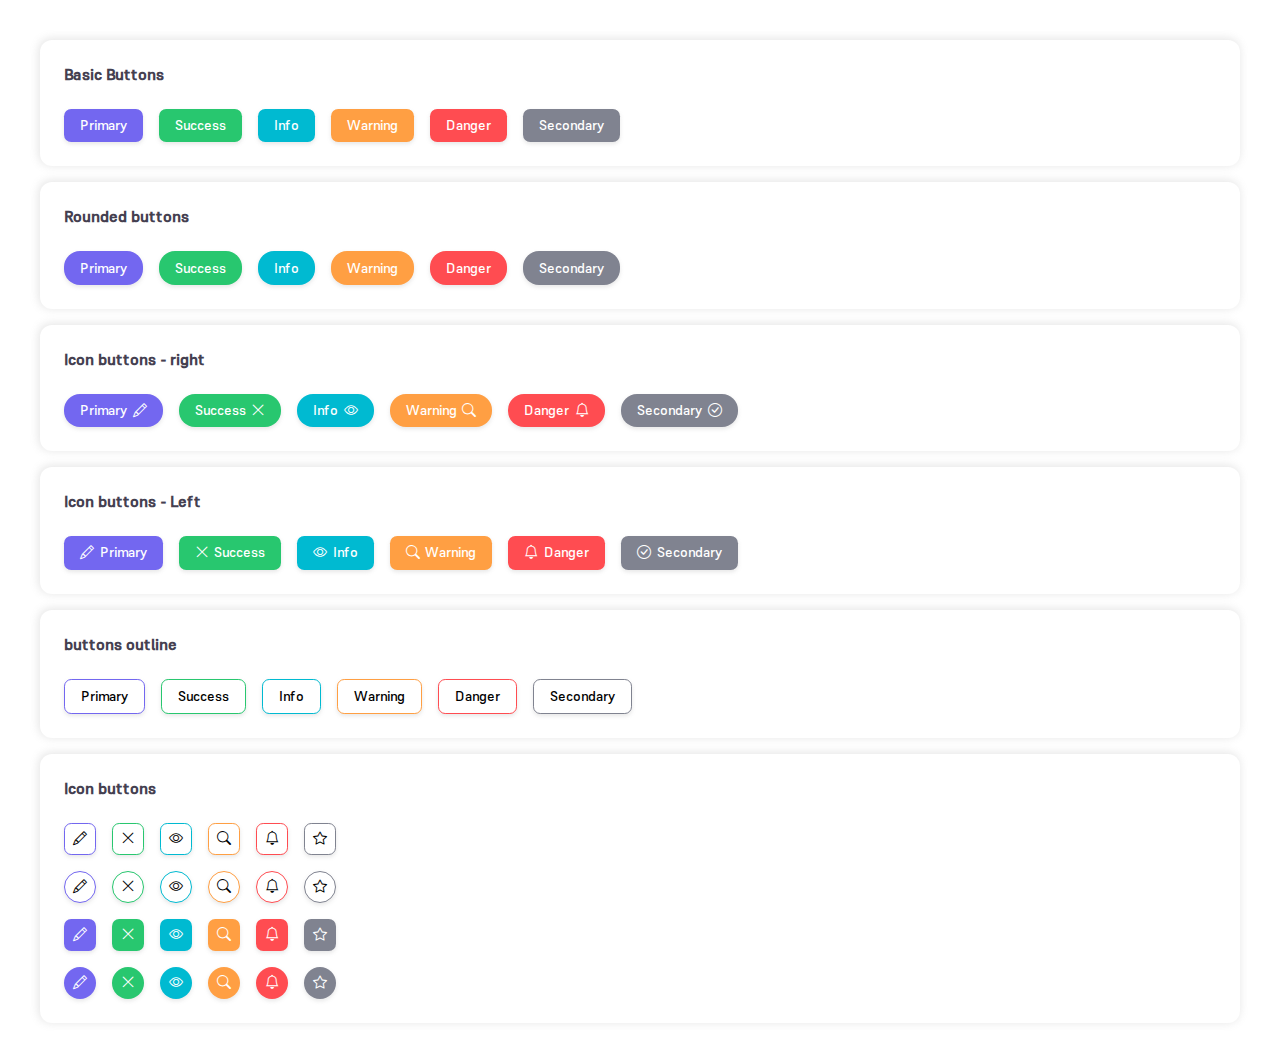
==== commit 27892a67: "Feature(Design): Align icons" ====
--- a/pages/forms/buttons.html
+++ b/pages/forms/buttons.html
@@ -59,7 +59,7 @@
             <button class="btn btn-warning rounded">
               Warning
               <span class="icon icon-right">
-                <em class="bi-heart"></em>
+                <em class="bi-search"></em>
               </span>
             </button>
             <button class="btn btn-danger rounded">
@@ -101,7 +101,7 @@
             </button>
             <button class="btn btn-warning">
               <span class="icon icon-left">
-                <em class="bi-heart"></em>
+                <em class="bi-search"></em>
               </span>
               Warning
             </button>
@@ -154,7 +154,7 @@
             </button>
             <button class="btn btn-icon btn-warning-outline">
               <span class="icon">
-                <em class="bi-heart"></em>
+                <em class="bi-search"></em>
               </span>
             </button>
             <button class="btn btn-icon btn-danger-outline">
@@ -164,7 +164,7 @@
             </button>
             <span class="icon">
             <button class="btn btn-icon btn-secondary-outline">
-                <em class="bi-check-lg"></em>
+                <em class="bi-star"></em>
               </span>
             </button>
           </div>
@@ -186,7 +186,7 @@
             </button>
             <button class="btn btn-icon btn-warning-outline icon-rounded">
               <span class="icon">
-                <em class="bi-heart"></em>
+                <em class="bi-search"></em>
               </span>
             </button>
             <button class="btn btn-icon btn-danger-outline icon-rounded">
@@ -196,7 +196,7 @@
             </button>
             <span class="icon">
             <button class="btn btn-icon btn-secondary-outline icon-rounded">
-                <em class="bi-check-lg"></em>
+                <em class="bi-star"></em>
               </span>
             </button>
           </div>
@@ -218,7 +218,7 @@
             </button>
             <button class="btn btn-icon btn-warning">
               <span class="icon">
-                <em class="bi-heart"></em>
+                <em class="bi-search"></em>
               </span>
             </button>
             <button class="btn btn-icon btn-danger">
@@ -228,7 +228,7 @@
             </button>
             <span class="icon">
             <button class="btn btn-icon btn-secondary">
-                <em class="bi-check-lg"></em>
+                <em class="bi-star"></em>
               </span>
             </button>
           </div>
@@ -250,7 +250,7 @@
             </button>
             <button class="btn btn-icon btn-warning icon-rounded">
               <span class="icon">
-                <em class="bi-heart"></em>
+                <em class="bi-search"></em>
               </span>
             </button>
             <button class="btn btn-icon btn-danger icon-rounded">
@@ -260,7 +260,7 @@
             </button>
             <span class="icon">
             <button class="btn btn-icon btn-secondary icon-rounded">
-                <em class="bi-check-lg"></em>
+                <em class="bi-star"></em>
               </span>
             </button>
           </div>
--- a/assets/scss/main.css
+++ b/assets/scss/main.css
@@ -27,8 +27,10 @@
   --nv-switch-box-shadow: 0px 0px 4px 1px var(--nv-muted);
   --nv-switch-line-rounded: 1rem;
   --nv-switch-line-width: 2.1rem;
-  --nv-switch-line-height: .75rem;
-  --nv-switch-line-height-2: .25rem;
+  --nv-switch-line-height: 0.75rem;
+  --nv-switch-line-height-2: 0.25rem;
+  --nv-checkbox-size: 1.25rem;
+  --nv-checkbox-check-size: 1.25rem;
   --nv-card-border-radius: 0.75rem;
   --nv-card-padding: 1.5rem;
   --nv-card-box-shadow: -1px -1px 8px 1px var(--nv-muted);
@@ -9719,6 +9721,17 @@
   content: "賈";
 }
 
+.bi::before,
+[class^=bi-]::before,
+[class*=" bi-"]::before {
+  line-height: unset;
+  vertical-align: middle;
+}
+
+[class^=bi-] {
+  display: inline-flex;
+}
+
 *,
 ::after,
 ::before {
@@ -10425,6 +10438,8 @@
 }
 
 .btn {
+  display: inline-flex;
+  align-items: center;
   outline: unset;
   border: unset;
   border-radius: var(--nv-btn-border-radius);
@@ -10439,38 +10454,27 @@
   border-radius: var(--nv-btn-border-radius-rounded);
 }
 .btn.btn-icon {
-  display: flex;
   justify-items: center;
   justify-content: center;
-  align-items: center;
   padding: var(--nv-btn-icon-rounded);
+  width: 2rem;
+  height: 2rem;
 }
 .btn.icon-rounded {
   border-radius: 50%;
 }
+.btn > .icon {
+  display: inline-flex;
+}
+.btn > .icon.icon-right {
+  padding-left: 0.35rem;
+}
+.btn > .icon.icon-left {
+  padding-right: 0.35rem;
+}
 .btn.btn-primary {
   background-color: var(--nv-primary);
-  color: #fff;
-}
-.btn.btn-success {
-  background-color: var(--nv-success);
-  color: #fff;
-}
-.btn.btn-info {
-  background-color: var(--nv-info);
-  color: #fff;
-}
-.btn.btn-warning {
-  background-color: var(--nv-warning);
-  color: #fff;
-}
-.btn.btn-danger {
-  background-color: var(--nv-danger);
-  color: #fff;
-}
-.btn.btn-secondary {
-  background-color: var(--nv-secondary);
-  color: #fff;
+  color: var(--nv-white);
 }
 .btn.btn-primary-outline {
   border: var(--nv-control-border-width) solid var(--nv-primary);
@@ -10479,7 +10483,11 @@
 .btn.btn-primary-outline:hover {
   border: unset;
   background-color: var(--nv-primary);
-  color: #fff;
+  color: var(--nv-white);
+}
+.btn.btn-success {
+  background-color: var(--nv-success);
+  color: var(--nv-white);
 }
 .btn.btn-success-outline {
   border: var(--nv-control-border-width) solid var(--nv-success);
@@ -10488,7 +10496,11 @@
 .btn.btn-success-outline:hover {
   border: unset;
   background-color: var(--nv-success);
-  color: #fff;
+  color: var(--nv-white);
+}
+.btn.btn-info {
+  background-color: var(--nv-info);
+  color: var(--nv-white);
 }
 .btn.btn-info-outline {
   border: var(--nv-control-border-width) solid var(--nv-info);
@@ -10497,7 +10509,11 @@
 .btn.btn-info-outline:hover {
   border: unset;
   background-color: var(--nv-info);
-  color: #fff;
+  color: var(--nv-white);
+}
+.btn.btn-warning {
+  background-color: var(--nv-warning);
+  color: var(--nv-white);
 }
 .btn.btn-warning-outline {
   border: var(--nv-control-border-width) solid var(--nv-warning);
@@ -10506,7 +10522,11 @@
 .btn.btn-warning-outline:hover {
   border: unset;
   background-color: var(--nv-warning);
-  color: #fff;
+  color: var(--nv-white);
+}
+.btn.btn-danger {
+  background-color: var(--nv-danger);
+  color: var(--nv-white);
 }
 .btn.btn-danger-outline {
   border: var(--nv-control-border-width) solid var(--nv-danger);
@@ -10515,7 +10535,11 @@
 .btn.btn-danger-outline:hover {
   border: unset;
   background-color: var(--nv-danger);
-  color: #fff;
+  color: var(--nv-white);
+}
+.btn.btn-secondary {
+  background-color: var(--nv-secondary);
+  color: var(--nv-white);
 }
 .btn.btn-secondary-outline {
   border: var(--nv-control-border-width) solid var(--nv-secondary);
@@ -10524,13 +10548,7 @@
 .btn.btn-secondary-outline:hover {
   border: unset;
   background-color: var(--nv-secondary);
-  color: #fff;
-}
-.btn > .icon.icon-right {
-  padding-left: 0.25rem;
-}
-.btn > .icon.icon-left {
-  padding-right: 0.25rem;
+  color: var(--nv-white);
 }
 
 .form-input {
@@ -10827,6 +10845,101 @@
 .form-switch-line.line.danger:has(> input:checked) > label::after {
   background-color: var(--nv-danger);
 }
-.form-switch-line.line.danger:has(> input:checked) > label::after {
+.form-switch-line.line.secondary:has(> input:checked) > label::after {
+  background-color: var(--nv-secondary);
+}
+
+.form-checkbox {
+  display: inline-flex;
+}
+.form-checkbox > input {
+  display: none;
+}
+.form-checkbox > label {
+  cursor: pointer;
+  height: var(--nv-checkbox-size);
+  width: var(--nv-checkbox-size);
+  border: var(--nv-control-border-width) solid var(--nv-control-color);
+  border-radius: var(--nv-control-border-radius);
+  display: flex;
+  align-items: center;
+  justify-content: center;
+  box-shadow: var(--nv-switch-box-shadow);
+}
+.form-checkbox:has(> input:checked) > label::before {
+  font-family: "bootstrap-icons";
+  content: "\f26e";
+  font-size: var(--nv-checkbox-check-size);
+}
+.form-checkbox.primary > label {
+  border-color: var(--nv-primary);
+}
+.form-checkbox.primary:has(> input:checked) > label::before {
+  color: var(--nv-primary);
+}
+.form-checkbox.primary.filled:has(> input:checked) > label::before {
+  color: var(--nv-white);
+}
+.form-checkbox.primary.filled:has(> input:checked) > label {
+  background-color: var(--nv-primary);
+}
+.form-checkbox.success > label {
+  border-color: var(--nv-success);
+}
+.form-checkbox.success:has(> input:checked) > label::before {
+  color: var(--nv-success);
+}
+.form-checkbox.success.filled:has(> input:checked) > label::before {
+  color: var(--nv-white);
+}
+.form-checkbox.success.filled:has(> input:checked) > label {
+  background-color: var(--nv-success);
+}
+.form-checkbox.info > label {
+  border-color: var(--nv-info);
+}
+.form-checkbox.info:has(> input:checked) > label::before {
+  color: var(--nv-info);
+}
+.form-checkbox.info.filled:has(> input:checked) > label::before {
+  color: var(--nv-white);
+}
+.form-checkbox.info.filled:has(> input:checked) > label {
+  background-color: var(--nv-info);
+}
+.form-checkbox.warning > label {
+  border-color: var(--nv-warning);
+}
+.form-checkbox.warning:has(> input:checked) > label::before {
+  color: var(--nv-warning);
+}
+.form-checkbox.warning.filled:has(> input:checked) > label::before {
+  color: var(--nv-white);
+}
+.form-checkbox.warning.filled:has(> input:checked) > label {
+  background-color: var(--nv-warning);
+}
+.form-checkbox.danger > label {
+  border-color: var(--nv-danger);
+}
+.form-checkbox.danger:has(> input:checked) > label::before {
+  color: var(--nv-danger);
+}
+.form-checkbox.danger.filled:has(> input:checked) > label::before {
+  color: var(--nv-white);
+}
+.form-checkbox.danger.filled:has(> input:checked) > label {
   background-color: var(--nv-danger);
+}
+.form-checkbox.secondary > label {
+  border-color: var(--nv-secondary);
+}
+.form-checkbox.secondary:has(> input:checked) > label::before {
+  color: var(--nv-secondary);
+}
+.form-checkbox.secondary.filled:has(> input:checked) > label::before {
+  color: var(--nv-white);
+}
+.form-checkbox.secondary.filled:has(> input:checked) > label {
+  background-color: var(--nv-secondary);
 }/*# sourceMappingURL=main.css.map */